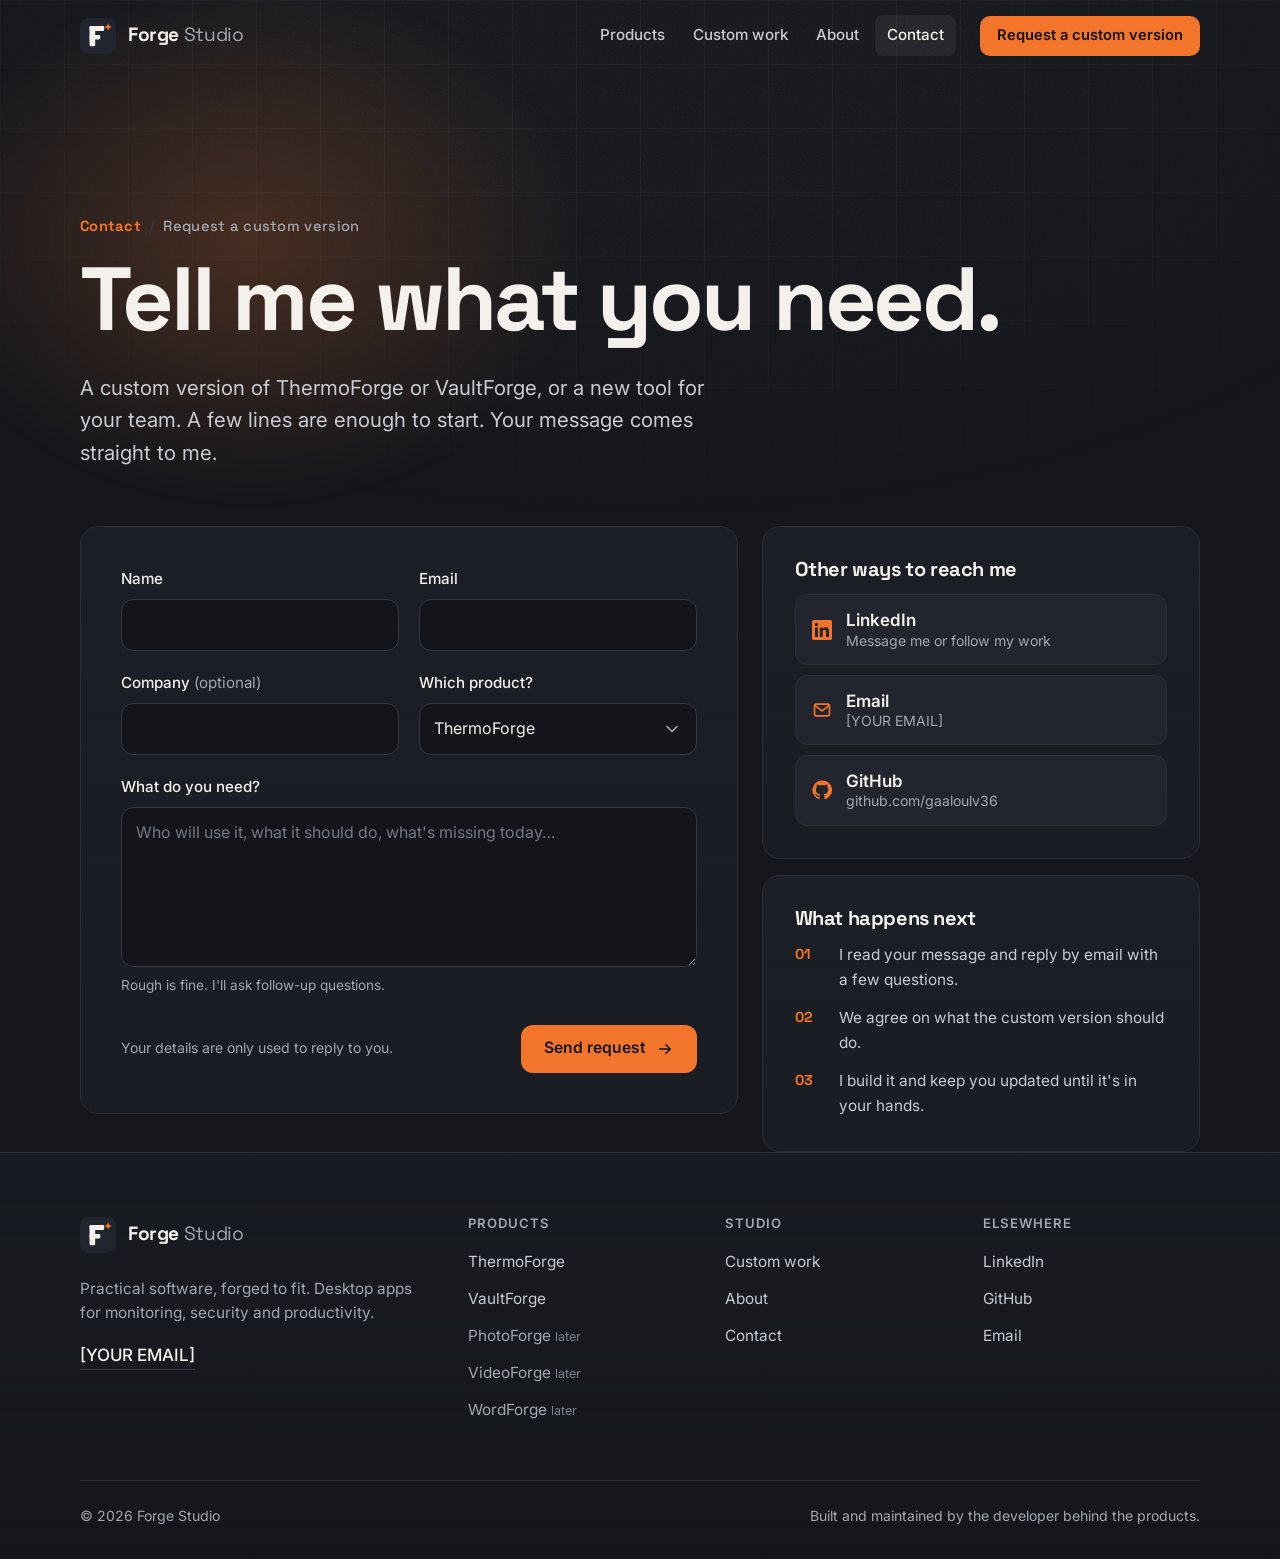
==== contact/index.html @ 31b39763 "Forge Studio website: home, ThermoForge, VaultForge, contact Plain HTML/CSS/JS static site with bran" ====
<!doctype html>
<html lang="en">
<head>
  <meta charset="utf-8">
  <meta name="viewport" content="width=device-width, initial-scale=1">
  <title>Contact · Request a custom version · Forge Studio</title>
  <meta name="description" content="Request a custom version of ThermoForge or VaultForge, or a new tool built for your team. Messages go straight to the developer.">
  <meta name="theme-color" content="#15171C">
  <link rel="canonical" href="https://gaaloulv36.github.io/forge-studio-website/contact/">

  <meta property="og:type" content="website">
  <meta property="og:site_name" content="Forge Studio">
  <meta property="og:title" content="Contact Forge Studio · Request a custom version">
  <meta property="og:description" content="Tell me what you need: a custom version of a Forge product, or a new tool built for your team.">
  <meta property="og:url" content="https://gaaloulv36.github.io/forge-studio-website/contact/">
  <meta property="og:image" content="https://gaaloulv36.github.io/forge-studio-website/assets/img/og-default.png">
  <meta property="og:image:width" content="1200">
  <meta property="og:image:height" content="630">
  <meta property="og:image:alt" content="Forge Studio logo with the line: Practical software, forged to fit.">
  <meta name="twitter:card" content="summary_large_image">

  <link rel="icon" href="../assets/img/favicon.svg" type="image/svg+xml">
  <link rel="icon" href="../assets/img/favicon-32.png" sizes="32x32" type="image/png">
  <link rel="apple-touch-icon" href="../assets/img/apple-touch-icon.png">

  <link rel="preconnect" href="https://fonts.googleapis.com">
  <link rel="preconnect" href="https://fonts.gstatic.com" crossorigin>
  <link href="https://fonts.googleapis.com/css2?family=Inter:wght@400;500;600&family=Space+Grotesk:wght@400;500;700&display=swap" rel="stylesheet">
  <link rel="stylesheet" href="../assets/css/styles.css">
  <script src="../assets/js/main.js" defer></script>
</head>
<body>
  <a class="skip-link" href="#main">Skip to content</a>
  <div class="bg-texture" aria-hidden="true"></div>

  <header class="site-header">
    <nav class="nav container" aria-label="Main">
      <a class="brand" href="../" aria-label="Forge Studio home">
        <svg viewBox="0 0 64 64" aria-hidden="true"><rect width="64" height="64" rx="15" fill="#22252D"/><rect x="17" y="14" width="10" height="36" rx="2" fill="#F4F1EC"/><rect x="17" y="14" width="26" height="9" rx="2" fill="#F4F1EC"/><rect x="17" y="30" width="19" height="8" rx="2" fill="#F4F1EC"/><path d="M50 9C50.6 13.2 52.8 15.4 57 16 52.8 16.6 50.6 18.8 50 23 49.4 18.8 47.2 16.6 43 16 47.2 15.4 49.4 13.2 50 9Z" fill="#F2752B"/></svg>
        <span class="wordmark"><span class="w-forge">Forge</span><span class="w-studio"> Studio</span></span>
      </a>
      <ul class="nav-links">
        <li><a href="../#products">Products</a></li>
        <li><a href="../#custom">Custom work</a></li>
        <li><a href="../#about">About</a></li>
        <li><a href="./" aria-current="page">Contact</a></li>
      </ul>
      <a class="btn btn-primary btn-sm nav-cta" href="#contact-form">Request a custom version</a>
      <button class="nav-toggle" type="button" aria-expanded="false" aria-controls="mobile-menu" aria-label="Open menu"><span></span></button>
    </nav>
  </header>
  <div class="mobile-menu" id="mobile-menu">
    <a href="../#products">Products</a>
    <a href="../#custom">Custom work</a>
    <a href="../#about">About</a>
    <a href="./" aria-current="page">Contact</a>
    <a class="btn btn-primary" href="#contact-form">Request a custom version</a>
  </div>

  <main id="main">
    <section class="hero" aria-labelledby="hero-title" style="padding-bottom: clamp(32px, 5vw, 56px)">
      <div class="container">
        <p class="eyebrow reveal"><span class="num">Contact</span><span class="slash">/</span>Request a custom version</p>
        <h1 id="hero-title" class="reveal" style="--d:.05s">Tell me what you need.</h1>
        <p class="lead reveal" style="--d:.1s">A custom version of ThermoForge or VaultForge, or a new tool for your team. A few lines are enough to start. Your message comes straight to me.</p>
      </div>
    </section>

    <section aria-label="Contact form">
      <div class="container">
        <div class="contact-layout">
          <div class="card form-card reveal">
            <!--
              FORM SETUP: create a free form at https://formspree.io, then replace
              YOUR_FORM_ID below with your form's ID (it looks like "xyzabcd").
            -->
            <form id="contact-form" action="https://formspree.io/f/YOUR_FORM_ID" method="POST" novalidate>
              <input type="hidden" name="_subject" value="New request from the Forge Studio website">
              <div class="form-grid">
                <div class="field">
                  <label for="name">Name</label>
                  <input id="name" name="name" type="text" autocomplete="name" required>
                </div>
                <div class="field">
                  <label for="email">Email</label>
                  <input id="email" name="email" type="email" autocomplete="email" required>
                </div>
                <div class="field">
                  <label for="company">Company <span class="opt">(optional)</span></label>
                  <input id="company" name="company" type="text" autocomplete="organization">
                </div>
                <div class="field">
                  <label for="product">Which product?</label>
                  <select id="product" name="product">
                    <option value="thermoforge">ThermoForge</option>
                    <option value="vaultforge">VaultForge</option>
                    <option value="new">A new custom tool</option>
                    <option value="other">Not sure yet / other</option>
                  </select>
                </div>
                <div class="field full">
                  <label for="message">What do you need?</label>
                  <textarea id="message" name="message" required aria-describedby="message-hint" placeholder="Who will use it, what it should do, what's missing today…"></textarea>
                  <span class="hint" id="message-hint">Rough is fine. I'll ask follow-up questions.</span>
                </div>
              </div>
              <!-- Honeypot: hidden from people, catches spam bots -->
              <div class="hp" aria-hidden="true">
                <label for="_gotcha">Leave this empty</label>
                <input id="_gotcha" name="_gotcha" type="text" tabindex="-1" autocomplete="off">
              </div>
              <div class="form-foot">
                <p>Your details are only used to reply to you.</p>
                <button class="btn btn-primary" type="submit">
                  <span>Send request</span>
                  <svg class="arrow" viewBox="0 0 24 24" fill="none" stroke="currentColor" stroke-width="2" stroke-linecap="round" stroke-linejoin="round" aria-hidden="true"><path d="M5 12h14M13 6l6 6-6 6"/></svg>
                </button>
              </div>
              <div id="form-status" class="form-status" role="status" aria-live="polite"></div>
            </form>
          </div>

          <aside class="grid" style="gap:16px" aria-label="Other ways to reach me">
            <div class="card side-card reveal" style="--d:.06s">
              <h3>Other ways to reach me</h3>
              <ul class="side-links">
                <li>
                  <a href="[YOUR LINKEDIN URL]" rel="noopener">
                    <svg viewBox="0 0 24 24" fill="currentColor" aria-hidden="true"><path d="M20.45 20.45h-3.56v-5.57c0-1.33-.02-3.04-1.85-3.04-1.85 0-2.14 1.45-2.14 2.94v5.67H9.35V9h3.41v1.56h.05c.48-.9 1.64-1.85 3.37-1.85 3.6 0 4.27 2.37 4.27 5.46v6.28ZM5.34 7.43a2.06 2.06 0 1 1 0-4.13 2.06 2.06 0 0 1 0 4.13ZM7.12 20.45H3.56V9h3.56v11.45ZM22.22 0H1.77C.79 0 0 .77 0 1.73v20.54C0 23.23.79 24 1.77 24h20.45c.98 0 1.78-.77 1.78-1.73V1.73C24 .77 23.2 0 22.22 0Z"/></svg>
                    <span class="t"><span>LinkedIn</span><span>Message me or follow my work</span></span>
                  </a>
                </li>
                <li>
                  <a href="mailto:[YOUR EMAIL]">
                    <svg viewBox="0 0 24 24" fill="none" stroke="currentColor" stroke-width="2" stroke-linecap="round" stroke-linejoin="round" aria-hidden="true"><rect x="3" y="5" width="18" height="14" rx="2.5"/><path d="m4 7 8 6 8-6"/></svg>
                    <span class="t"><span>Email</span><span>[YOUR EMAIL]</span></span>
                  </a>
                </li>
                <li>
                  <a href="https://github.com/gaaloulv36" rel="noopener">
                    <svg viewBox="0 0 24 24" fill="currentColor" aria-hidden="true"><path d="M12 .5a11.5 11.5 0 0 0-3.64 22.41c.58.1.79-.25.79-.56v-2c-3.2.7-3.88-1.37-3.88-1.37-.52-1.33-1.28-1.69-1.28-1.69-1.05-.71.08-.7.08-.7 1.16.08 1.77 1.19 1.77 1.19 1.03 1.77 2.7 1.26 3.36.96.1-.75.4-1.26.73-1.55-2.55-.29-5.24-1.28-5.24-5.69 0-1.26.45-2.29 1.19-3.09-.12-.29-.52-1.46.11-3.05 0 0 .97-.31 3.17 1.18a11 11 0 0 1 5.77 0c2.2-1.49 3.17-1.18 3.17-1.18.63 1.59.23 2.76.11 3.05.74.8 1.19 1.83 1.19 3.09 0 4.42-2.7 5.39-5.26 5.68.41.36.78 1.06.78 2.14v3.17c0 .31.21.67.8.56A11.5 11.5 0 0 0 12 .5Z"/></svg>
                    <span class="t"><span>GitHub</span><span>github.com/gaaloulv36</span></span>
                  </a>
                </li>
              </ul>
            </div>
            <div class="card side-card reveal" style="--d:.12s">
              <h3>What happens next</h3>
              <ol class="next-steps">
                <li>I read your message and reply by email with a few questions.</li>
                <li>We agree on what the custom version should do.</li>
                <li>I build it and keep you updated until it's in your hands.</li>
              </ol>
            </div>
          </aside>
        </div>
      </div>
    </section>
  </main>

  <footer class="site-footer">
    <div class="container">
      <div class="footer-grid">
        <div class="footer-brand">
          <a class="brand" href="../" aria-label="Forge Studio home">
            <svg viewBox="0 0 64 64" aria-hidden="true"><rect width="64" height="64" rx="15" fill="#22252D"/><rect x="17" y="14" width="10" height="36" rx="2" fill="#F4F1EC"/><rect x="17" y="14" width="26" height="9" rx="2" fill="#F4F1EC"/><rect x="17" y="30" width="19" height="8" rx="2" fill="#F4F1EC"/><path d="M50 9C50.6 13.2 52.8 15.4 57 16 52.8 16.6 50.6 18.8 50 23 49.4 18.8 47.2 16.6 43 16 47.2 15.4 49.4 13.2 50 9Z" fill="#F2752B"/></svg>
            <span class="wordmark"><span class="w-forge">Forge</span><span class="w-studio"> Studio</span></span>
          </a>
          <p>Practical software, forged to fit. Desktop apps for monitoring, security and productivity.</p>
          <a class="email" href="mailto:[YOUR EMAIL]">[YOUR EMAIL]</a>
        </div>
        <div class="footer-col">
          <h4>Products</h4>
          <ul>
            <li><a href="../thermoforge/">ThermoForge</a></li>
            <li><a href="../vaultforge/">VaultForge</a></li>
            <li><span class="soon">PhotoForge<small>later</small></span></li>
            <li><span class="soon">VideoForge<small>later</small></span></li>
            <li><span class="soon">WordForge<small>later</small></span></li>
          </ul>
        </div>
        <div class="footer-col">
          <h4>Studio</h4>
          <ul>
            <li><a href="../#custom">Custom work</a></li>
            <li><a href="../#about">About</a></li>
            <li><a href="./" aria-current="page">Contact</a></li>
          </ul>
        </div>
        <div class="footer-col">
          <h4>Elsewhere</h4>
          <ul>
            <li><a href="[YOUR LINKEDIN URL]" rel="noopener">LinkedIn</a></li>
            <li><a href="https://github.com/gaaloulv36" rel="noopener">GitHub</a></li>
            <li><a href="mailto:[YOUR EMAIL]">Email</a></li>
          </ul>
        </div>
      </div>
      <div class="footer-bottom">
        <span>© <span data-year>2026</span> Forge Studio</span>
        <span>Built and maintained by the developer behind the products.</span>
      </div>
    </div>
  </footer>
</body>
</html>
---- assets/css/styles.css ----
/* ==========================================================================
   Forge Studio — shared styles
   Brand tokens come straight from the Forge Studio brand kit.
   ========================================================================== */

:root {
  /* Brand */
  --charcoal: #15171c;
  --surface-1: #1c1f26;
  --surface-2: #22252d;
  --line: #2a2e37;
  --line-strong: #353944;
  --ash: #f4f1ec;
  --text-soft: #c9ccd3;
  --muted: #a3a7b0;
  --ember: #f2752b;
  --ember-hover: #ff8a45;

  /* Product accents */
  --thermo: #e8463a;
  --vault: #3d8bff;
  --photo: #2fbf8f;
  --video: #a970ff;
  --word: #f2b33d;

  /* Per-page / per-card accent (overridden on product pages and cards) */
  --accent: var(--ember);

  --font-display: "Space Grotesk", system-ui, sans-serif;
  --font-body: "Inter", system-ui, -apple-system, "Segoe UI", sans-serif;

  --radius-sm: 10px;
  --radius: 18px;
  --radius-lg: 26px;
  --container: 1200px;
  --gutter: clamp(16px, 4vw, 40px);
  --header-h: 72px;
  --ease: cubic-bezier(0.2, 0.7, 0.2, 1);

  color-scheme: dark;
}

/* ---------- Reset / base ---------- */
*,
*::before,
*::after { box-sizing: border-box; }

html {
  scroll-behavior: smooth;
  scroll-padding-top: calc(var(--header-h) + 16px);
  -webkit-text-size-adjust: 100%;
}

body {
  margin: 0;
  background: var(--charcoal);
  color: var(--ash);
  font-family: var(--font-body);
  font-size: 1.0625rem;
  line-height: 1.6;
  -webkit-font-smoothing: antialiased;
  overflow-x: hidden;
}

img, svg { display: block; max-width: 100%; }
a { color: inherit; }
p { margin: 0; }
h1, h2, h3, h4 {
  margin: 0;
  font-family: var(--font-display);
  font-weight: 700;
  line-height: 1.08;
  letter-spacing: -0.02em;
}
ul, ol { margin: 0; padding: 0; }
::selection { background: var(--ember); color: var(--charcoal); }

:focus-visible {
  outline: 2px solid var(--ember);
  outline-offset: 3px;
  border-radius: 6px;
}

.skip-link {
  position: absolute;
  left: 16px;
  top: -100px;
  z-index: 100;
  padding: 10px 16px;
  background: var(--ember);
  color: var(--charcoal);
  font-weight: 600;
  border-radius: var(--radius-sm);
  text-decoration: none;
}
.skip-link:focus { top: 12px; }

.visually-hidden {
  position: absolute !important;
  width: 1px; height: 1px;
  padding: 0; margin: -1px;
  overflow: hidden; clip: rect(0 0 0 0);
  white-space: nowrap; border: 0;
}

.container {
  width: 100%;
  max-width: var(--container);
  margin-inline: auto;
  padding-inline: var(--gutter);
}

/* ---------- Background texture: faint grid + grain ---------- */
.bg-texture {
  position: fixed;
  inset: 0;
  z-index: -1;
  pointer-events: none;
  background-image:
    linear-gradient(rgba(244, 241, 236, 0.035) 1px, transparent 1px),
    linear-gradient(90deg, rgba(244, 241, 236, 0.035) 1px, transparent 1px);
  background-size: 64px 64px;
  mask-image: radial-gradient(ellipse 90% 70% at 50% 0%, #000 30%, transparent 85%);
  -webkit-mask-image: radial-gradient(ellipse 90% 70% at 50% 0%, #000 30%, transparent 85%);
}
.bg-texture::after {
  content: "";
  position: absolute;
  inset: 0;
  opacity: 0.06;
  background-image: url("data:image/svg+xml,%3Csvg xmlns='http://www.w3.org/2000/svg' width='160' height='160'%3E%3Cfilter id='n'%3E%3CfeTurbulence type='fractalNoise' baseFrequency='0.9' numOctaves='2' stitchTiles='stitch'/%3E%3C/filter%3E%3Crect width='100%25' height='100%25' filter='url(%23n)'/%3E%3C/svg%3E");
}

/* ---------- Wordmarks ---------- */
.wordmark { font-family: var(--font-display); letter-spacing: -0.02em; white-space: nowrap; }
.wordmark .w-prod { font-weight: 500; }
.wordmark .w-forge { font-weight: 700; }
.wordmark .w-studio { font-weight: 400; color: var(--muted); }

/* ---------- Buttons ---------- */
.btn {
  --btn-bg: transparent;
  display: inline-flex;
  align-items: center;
  justify-content: center;
  gap: 10px;
  min-height: 48px;
  padding: 12px 22px;
  border-radius: 12px;
  border: 1px solid transparent;
  background: var(--btn-bg);
  font: 600 0.98rem/1.2 var(--font-body);
  text-decoration: none;
  cursor: pointer;
  transition: transform 0.25s var(--ease), background-color 0.2s, border-color 0.2s, box-shadow 0.25s, color 0.2s;
}
.btn svg { width: 18px; height: 18px; flex: none; transition: transform 0.25s var(--ease); }
.btn:hover svg.arrow { transform: translateX(3px); }

.btn-primary {
  --btn-bg: var(--ember);
  color: var(--charcoal);
  box-shadow: 0 0 0 0 rgba(242, 117, 43, 0);
}
.btn-primary:hover {
  --btn-bg: var(--ember-hover);
  transform: translateY(-1px);
  box-shadow: 0 10px 30px -10px rgba(242, 117, 43, 0.65);
}

.btn-outline {
  color: var(--ash);
  border-color: var(--line-strong);
  background: rgba(28, 31, 38, 0.6);
}
.btn-outline:hover {
  border-color: var(--ash);
  transform: translateY(-1px);
}

.btn-sm { min-height: 40px; padding: 8px 16px; font-size: 0.92rem; border-radius: 10px; }

/* ---------- Header / nav ---------- */
.site-header {
  position: sticky;
  top: 0;
  z-index: 50;
  height: var(--header-h);
  border-bottom: 1px solid transparent;
  transition: background-color 0.3s, border-color 0.3s, backdrop-filter 0.3s;
}
.site-header.is-scrolled,
.site-header.menu-open {
  background: rgba(21, 23, 28, 0.82);
  border-bottom-color: var(--line);
  backdrop-filter: blur(14px) saturate(140%);
  -webkit-backdrop-filter: blur(14px) saturate(140%);
}
.nav {
  height: 100%;
  display: flex;
  align-items: center;
  gap: 24px;
}
.brand {
  display: inline-flex;
  align-items: center;
  gap: 12px;
  text-decoration: none;
  font-size: 1.2rem;
  margin-right: auto;
}
.brand svg { width: 36px; height: 36px; }

.nav-links {
  display: flex;
  align-items: center;
  gap: 4px;
  list-style: none;
}
.nav-links a {
  display: inline-block;
  padding: 8px 12px;
  border-radius: 8px;
  color: var(--text-soft);
  text-decoration: none;
  font-size: 0.95rem;
  font-weight: 500;
  transition: color 0.2s, background-color 0.2s;
}
.nav-links a:hover,
.nav-links a[aria-current="page"] { color: var(--ash); background: rgba(244, 241, 236, 0.06); }

.nav-toggle {
  display: none;
  width: 44px;
  height: 44px;
  border-radius: 10px;
  border: 1px solid var(--line-strong);
  background: transparent;
  color: var(--ash);
  cursor: pointer;
  align-items: center;
  justify-content: center;
}
.nav-toggle span,
.nav-toggle span::before,
.nav-toggle span::after {
  display: block;
  width: 18px;
  height: 2px;
  border-radius: 2px;
  background: currentColor;
  transition: transform 0.3s var(--ease), opacity 0.2s;
  position: relative;
}
.nav-toggle span::before,
.nav-toggle span::after { content: ""; position: absolute; left: 0; }
.nav-toggle span::before { top: -6px; }
.nav-toggle span::after { top: 6px; }
.nav-toggle[aria-expanded="true"] span { background: transparent; }
.nav-toggle[aria-expanded="true"] span::before { transform: translateY(6px) rotate(45deg); }
.nav-toggle[aria-expanded="true"] span::after { transform: translateY(-6px) rotate(-45deg); }

.mobile-menu { display: none; }

@media (max-width: 900px) {
  .nav-links, .nav .nav-cta { display: none; }
  .nav-toggle { display: inline-flex; }
  .mobile-menu {
    position: fixed;
    inset: var(--header-h) 0 0 0;
    z-index: 49;
    display: flex;
    flex-direction: column;
    gap: 8px;
    padding: 24px var(--gutter) 32px;
    background: rgba(21, 23, 28, 0.97);
    backdrop-filter: blur(14px);
    -webkit-backdrop-filter: blur(14px);
    opacity: 0;
    visibility: hidden;
    transform: translateY(-8px);
    transition: opacity 0.25s, transform 0.3s var(--ease), visibility 0s 0.3s;
  }
  .mobile-menu.is-open {
    opacity: 1;
    visibility: visible;
    transform: none;
    transition: opacity 0.25s, transform 0.3s var(--ease);
  }
  .mobile-menu a:not(.btn) {
    display: block;
    padding: 14px 4px;
    border-bottom: 1px solid var(--line);
    font: 500 1.4rem/1.2 var(--font-display);
    text-decoration: none;
  }
  .mobile-menu .btn { margin-top: 20px; }
  body.no-scroll { overflow: hidden; }
}

/* ---------- Hero ---------- */
.hero {
  position: relative;
  padding: clamp(64px, 11vw, 140px) 0 clamp(48px, 7vw, 88px);
  isolation: isolate;
}
.hero::before {
  /* Ember glow */
  content: "";
  position: absolute;
  z-index: -1;
  top: -180px;
  left: max(-200px, calc(50% - 900px));
  width: min(900px, 120vw);
  height: 700px;
  background:
    radial-gradient(closest-side, rgba(242, 117, 43, 0.22), rgba(242, 117, 43, 0.06) 55%, transparent 75%);
  filter: blur(10px);
  pointer-events: none;
  animation: glow 9s ease-in-out infinite alternate;
}
.hero--product::before {
  background: radial-gradient(closest-side, color-mix(in srgb, var(--accent) 22%, transparent), color-mix(in srgb, var(--accent) 6%, transparent) 55%, transparent 75%);
}
@keyframes glow {
  from { transform: translate3d(0, 0, 0) scale(1); opacity: 0.85; }
  to   { transform: translate3d(40px, 20px, 0) scale(1.08); opacity: 1; }
}

.kicker {
  display: inline-flex;
  align-items: center;
  gap: 10px;
  padding: 6px 14px 6px 10px;
  border: 1px solid var(--line-strong);
  border-radius: 999px;
  background: rgba(28, 31, 38, 0.7);
  color: var(--text-soft);
  font-size: 0.88rem;
  font-weight: 500;
  margin-bottom: 28px;
}
.kicker .spark { width: 14px; height: 14px; color: var(--ember); }

.hero h1 {
  font-size: clamp(2.5rem, 8.2vw, 5.6rem);
  line-height: 0.98;
  letter-spacing: -0.035em;
}
.hero h1 em {
  font-style: normal;
  color: var(--ember);
  position: relative;
  white-space: nowrap;
}
.hero h1 em::after {
  content: "";
  position: absolute;
  left: 0.02em;
  right: 0.02em;
  bottom: 0.02em;
  height: 0.08em;
  border-radius: 999px;
  background: currentColor;
  opacity: 0.35;
  transform-origin: left;
  animation: underline 1.1s 0.4s var(--ease) both;
}
@keyframes underline { from { transform: scaleX(0); } to { transform: scaleX(1); } }

.hero .lead {
  margin-top: 28px;
  max-width: 40rem;
  font-size: clamp(1.08rem, 1.6vw, 1.3rem);
  color: var(--text-soft);
}
.hero-actions {
  display: flex;
  flex-wrap: wrap;
  gap: 12px;
  margin-top: 36px;
}
.trust {
  display: flex;
  flex-wrap: wrap;
  align-items: center;
  gap: 6px 14px;
  margin-top: 22px;
  color: var(--muted);
  font-size: 0.9rem;
  list-style: none;
}
.trust li { display: inline-flex; align-items: center; gap: 14px; }
.trust li + li::before {
  content: "";
  width: 4px; height: 4px;
  border-radius: 50%;
  background: var(--line-strong);
}

/* Floating product tiles on the right of the home hero */
.hero-container { position: relative; }
.hero-art {
  position: absolute;
  top: 50%;
  right: var(--gutter);
  width: 420px;
  height: 420px;
  transform: translateY(-50%) scale(0.92);
  transform-origin: right center;
  pointer-events: none;
}
.hero-art .t {
  position: absolute;
  border-radius: 24%;
  box-shadow: 0 30px 60px -20px rgba(0, 0, 0, 0.7), 0 0 0 1px rgba(244, 241, 236, 0.06);
  animation: float 7s ease-in-out infinite alternate;
}
.hero-art .t.dim { opacity: 0.45; }
.hero-art .t1 { width: 150px; left: 20px;  top: 40px;  animation-delay: -1s; }
.hero-art .t2 { width: 132px; left: 210px; top: 0;     animation-delay: -3s; }
.hero-art .t3 { width: 172px; left: 150px; top: 170px; animation-delay: -2s; box-shadow: 0 40px 80px -20px rgba(242, 117, 43, 0.35), 0 0 0 1px rgba(242, 117, 43, 0.3); }
.hero-art .t4 { width: 84px;  left: 40px;  top: 250px; animation-delay: -4s; }
.hero-art .t5 { width: 72px;  left: 340px; top: 170px; animation-delay: -5s; }
.hero-art .t6 { width: 64px;  left: 300px; top: 340px; animation-delay: -6s; }
@keyframes float {
  from { transform: translateY(-8px) rotate(-2deg); }
  to   { transform: translateY(8px) rotate(2deg); }
}
@media (max-width: 1239px) { .hero-art { display: none; } }

@media (max-width: 640px) {
  .trust { flex-direction: column; align-items: flex-start; gap: 6px; }
  .trust li::before, .trust li + li::before {
    content: "";
    width: 4px; height: 4px;
    border-radius: 50%;
    background: var(--ember);
  }
  .trust li { gap: 10px; }
}

/* Product hero */
.product-hero-head {
  display: flex;
  align-items: center;
  gap: clamp(18px, 3vw, 32px);
  margin-bottom: 28px;
}
.product-hero-head .tile { width: clamp(60px, 12vw, 120px); height: auto; flex: none; filter: drop-shadow(0 18px 40px rgba(0, 0, 0, 0.45)); }
.product-hero-head h1 { font-size: clamp(2.1rem, 8vw, 5.6rem); max-width: none; }
.product-hero-head .w-forge { color: var(--accent); }
.breadcrumb {
  display: flex;
  gap: 8px;
  list-style: none;
  font-size: 0.9rem;
  color: var(--muted);
  margin-bottom: 28px;
}
.breadcrumb a { text-decoration: none; color: var(--text-soft); }
.breadcrumb a:hover { color: var(--ash); }
.breadcrumb li + li::before { content: "/"; margin-right: 8px; color: var(--line-strong); }

/* ---------- Ticker ---------- */
.ticker {
  border-block: 1px solid var(--line);
  background: rgba(28, 31, 38, 0.5);
  overflow: hidden;
  mask-image: linear-gradient(90deg, transparent, #000 8%, #000 92%, transparent);
  -webkit-mask-image: linear-gradient(90deg, transparent, #000 8%, #000 92%, transparent);
}
.ticker-track {
  display: flex;
  width: max-content;
  animation: ticker 48s linear infinite;
}
.ticker:hover .ticker-track { animation-play-state: paused; }
.ticker ul {
  display: flex;
  list-style: none;
  flex: none;
}
.ticker li {
  display: inline-flex;
  align-items: center;
  gap: 14px;
  padding: 20px 28px 20px 0;
  margin-left: 28px;
  font: 500 1rem/1 var(--font-display);
  color: var(--text-soft);
  white-space: nowrap;
}
.ticker li::before {
  content: "";
  width: 7px; height: 7px;
  border-radius: 2px;
  background: var(--ember);
  transform: rotate(45deg);
}
@keyframes ticker { to { transform: translateX(-50%); } }

/* ---------- Sections ---------- */
.section { padding: clamp(80px, 11vw, 140px) 0 0; }
.section:last-of-type { padding-bottom: clamp(80px, 11vw, 140px); }

.eyebrow {
  display: inline-flex;
  align-items: center;
  gap: 8px;
  font: 500 0.92rem/1 var(--font-display);
  letter-spacing: 0.02em;
  color: var(--muted);
  margin-bottom: 22px;
}
.eyebrow .num { color: var(--accent); font-weight: 700; }
.eyebrow .slash { color: var(--line-strong); }

.section-head {
  display: grid;
  grid-template-columns: minmax(0, 1.2fr) minmax(0, 1fr);
  gap: 24px 64px;
  align-items: end;
  margin-bottom: clamp(36px, 5vw, 56px);
}
.section-head h2 { font-size: clamp(2rem, 5vw, 3.6rem); max-width: 16ch; }
.section-head .sub {
  color: var(--text-soft);
  font-size: 1.08rem;
  max-width: 34rem;
}
.section-head .sub strong { color: var(--ash); font-weight: 600; }
@media (max-width: 800px) {
  .section-head { grid-template-columns: 1fr; }
}

/* ---------- Cards ---------- */
.grid {
  display: grid;
  gap: 16px;
}
.grid-6 { grid-template-columns: repeat(6, minmax(0, 1fr)); }
.span-2 { grid-column: span 2; }
.span-3 { grid-column: span 3; }
.span-6 { grid-column: span 6; }
.grid-3 { grid-template-columns: repeat(3, minmax(0, 1fr)); }
.grid-2 { grid-template-columns: repeat(2, minmax(0, 1fr)); }
.grid-4 { grid-template-columns: repeat(4, minmax(0, 1fr)); }

@media (max-width: 960px) {
  .grid-6 { grid-template-columns: repeat(2, minmax(0, 1fr)); }
  .grid-6 .span-2, .grid-6 .span-3 { grid-column: span 1; }
  .grid-6 .span-6 { grid-column: span 2; }
  .grid-4 { grid-template-columns: repeat(2, minmax(0, 1fr)); }
  .grid-4 .span-4 { grid-column: span 2; }
}
@media (max-width: 800px) {
  .grid-3 { grid-template-columns: 1fr; }
}
@media (max-width: 640px) {
  .grid-6, .grid-4, .grid-2 { grid-template-columns: 1fr; }
  .grid-6 .span-6, .grid-4 .span-4 { grid-column: auto; }
}
.span-4 { grid-column: span 4; }

.card {
  position: relative;
  display: flex;
  flex-direction: column;
  gap: 14px;
  padding: clamp(22px, 3vw, 32px);
  border-radius: var(--radius);
  background: linear-gradient(180deg, var(--surface-1), rgba(28, 31, 38, 0.75));
  border: 1px solid var(--line);
  text-decoration: none;
  overflow: hidden;
  transition: transform 0.35s var(--ease), border-color 0.3s, box-shadow 0.35s, background-color 0.3s;
}
.card::before {
  /* soft accent glow that follows the cursor (set by JS), centered by default */
  content: "";
  position: absolute;
  inset: 0;
  background: radial-gradient(400px circle at var(--mx, 50%) var(--my, 0%), color-mix(in srgb, var(--accent) 12%, transparent), transparent 60%);
  opacity: 0;
  transition: opacity 0.35s;
  pointer-events: none;
}
.card:hover,
a.card:focus-visible {
  transform: translateY(-4px);
  border-color: color-mix(in srgb, var(--accent) 65%, transparent);
  box-shadow: 0 24px 50px -24px rgba(0, 0, 0, 0.7), 0 0 0 1px color-mix(in srgb, var(--accent) 25%, transparent);
}
.card:hover::before,
a.card:focus-visible::before { opacity: 1; }
.card > * { position: relative; }

.card h3 { font-size: 1.45rem; }
.card p { color: var(--text-soft); font-size: 0.99rem; }
.card .card-label {
  font: 500 0.82rem/1 var(--font-display);
  letter-spacing: 0.06em;
  text-transform: uppercase;
  color: var(--muted);
}
.card .card-num {
  font: 700 0.95rem/1 var(--font-display);
  color: var(--accent);
}
.card .card-link {
  margin-top: auto;
  padding-top: 10px;
  display: inline-flex;
  align-items: center;
  gap: 8px;
  font-weight: 600;
  font-size: 0.95rem;
  color: var(--ash);
}
.card .card-link svg { width: 16px; height: 16px; transition: transform 0.3s var(--ease); }
.card:hover .card-link svg { transform: translateX(4px); }

/* Product card */
.product-card .tile { width: 64px; height: 64px; }
.product-card .top {
  display: flex;
  align-items: flex-start;
  justify-content: space-between;
  gap: 12px;
  margin-bottom: 6px;
}
.product-card h3 { font-size: 1.7rem; }
.product-card h3 .w-forge { color: var(--accent); }
.product-card.is-soon { background: rgba(28, 31, 38, 0.5); }
.product-card.is-soon .tile { opacity: 0.9; }
.product-card.is-soon h3 { font-size: 1.4rem; }
.product-card .meta { font-size: 0.88rem; color: var(--muted); }

.badge {
  display: inline-flex;
  align-items: center;
  gap: 7px;
  padding: 5px 11px;
  border-radius: 999px;
  border: 1px solid var(--line-strong);
  font-size: 0.78rem;
  font-weight: 600;
  letter-spacing: 0.02em;
  color: var(--text-soft);
  white-space: nowrap;
}
.badge-live { border-color: rgba(47, 191, 143, 0.4); color: #8fe3c4; }
.badge-live::before {
  content: "";
  width: 7px; height: 7px;
  border-radius: 50%;
  background: #2fbf8f;
  box-shadow: 0 0 0 0 rgba(47, 191, 143, 0.6);
  animation: pulse 2.4s infinite;
}
@keyframes pulse {
  0% { box-shadow: 0 0 0 0 rgba(47, 191, 143, 0.55); }
  70% { box-shadow: 0 0 0 7px rgba(47, 191, 143, 0); }
  100% { box-shadow: 0 0 0 0 rgba(47, 191, 143, 0); }
}

/* Wide CTA card at the end of a grid */
.cta-card {
  flex-direction: row;
  align-items: center;
  justify-content: space-between;
  gap: 24px;
  flex-wrap: wrap;
  background:
    radial-gradient(600px circle at 0% 0%, rgba(242, 117, 43, 0.16), transparent 60%),
    var(--surface-1);
  border-color: rgba(242, 117, 43, 0.3);
}
.cta-card h3 { font-size: clamp(1.5rem, 3vw, 2.1rem); }
.cta-card .cta-copy { display: flex; flex-direction: column; gap: 10px; max-width: 40rem; }
.cta-card .cta-arrow {
  width: 64px; height: 64px;
  flex: none;
  border-radius: 50%;
  display: grid;
  place-items: center;
  background: var(--ember);
  color: var(--charcoal);
  transition: transform 0.35s var(--ease);
}
.cta-card .cta-arrow svg { width: 24px; height: 24px; }
.cta-card:hover .cta-arrow { transform: rotate(-45deg) scale(1.05); }

/* Steps */
.step .card-num { font-size: 2.6rem; letter-spacing: -0.03em; opacity: 0.95; }
.step h3 { font-size: 1.35rem; }

/* Small icon in example cards */
.icon-chip {
  width: 44px; height: 44px;
  border-radius: 12px;
  display: grid;
  place-items: center;
  background: var(--surface-2);
  border: 1px solid var(--line-strong);
  color: var(--accent);
}
.icon-chip svg { width: 22px; height: 22px; }

/* Subheading between grids */
.subhead {
  display: flex;
  align-items: baseline;
  justify-content: space-between;
  gap: 16px;
  flex-wrap: wrap;
  margin: clamp(48px, 6vw, 72px) 0 20px;
}
.subhead h3 { font-size: 1.5rem; }
.subhead p { color: var(--muted); font-size: 0.98rem; }

/* ---------- Why (A/B/C) ---------- */
.why {
  display: grid;
  grid-template-columns: repeat(3, minmax(0, 1fr));
  border-top: 1px solid var(--line);
}
.why-item {
  padding: 36px 32px 8px 0;
  display: flex;
  flex-direction: column;
  gap: 14px;
}
.why-item + .why-item { padding-left: 32px; border-left: 1px solid var(--line); }
.why-letter {
  width: 44px; height: 44px;
  display: grid;
  place-items: center;
  border-radius: 12px;
  border: 1px solid rgba(242, 117, 43, 0.45);
  background: rgba(242, 117, 43, 0.08);
  color: var(--ember);
  font: 700 1.15rem/1 var(--font-display);
}
.why-item h3 { font-size: 1.45rem; }
.why-item p { color: var(--text-soft); }
@media (max-width: 800px) {
  .why { grid-template-columns: 1fr; }
  .why-item, .why-item + .why-item { padding: 28px 0; border-left: 0; }
  .why-item + .why-item { border-top: 1px solid var(--line); }
}

.about-note {
  margin-top: 40px;
  padding: 24px 28px;
  border-radius: var(--radius);
  border: 1px dashed var(--line-strong);
  color: var(--text-soft);
}

/* ---------- Feature lists (product pages) ---------- */
.feature-list {
  list-style: none;
  display: flex;
  flex-direction: column;
  gap: 12px;
  margin-top: 4px;
}
.feature-list li {
  position: relative;
  padding-left: 28px;
  color: var(--text-soft);
  font-size: 0.99rem;
}
.feature-list li::before {
  content: "";
  position: absolute;
  left: 2px;
  top: 0.55em;
  width: 12px; height: 7px;
  border-left: 2px solid var(--accent);
  border-bottom: 2px solid var(--accent);
  transform: rotate(-45deg);
}
.feature-list strong { color: var(--ash); font-weight: 600; }

/* Checks table */
.checks {
  border: 1px solid var(--line);
  border-radius: var(--radius);
  overflow: hidden;
  background: var(--surface-1);
}
.check-row {
  display: grid;
  grid-template-columns: minmax(0, 1fr) auto;
  align-items: center;
  gap: 16px;
  padding: 18px 24px;
  border-top: 1px solid var(--line);
  transition: background-color 0.2s;
}
.check-row:first-child { border-top: 0; }
.check-row:hover { background: var(--surface-2); }
.check-row p { color: var(--text-soft); font-size: 0.98rem; }
.check-row code {
  font-family: ui-monospace, "Cascadia Code", Consolas, monospace;
  font-size: 0.9em;
  color: var(--ash);
  background: var(--surface-2);
  padding: 1px 6px;
  border-radius: 5px;
}
.sev {
  font: 600 0.78rem/1 var(--font-body);
  letter-spacing: 0.04em;
  text-transform: uppercase;
  padding: 6px 10px;
  border-radius: 999px;
  border: 1px solid;
  white-space: nowrap;
}
.sev-high { color: #ff8f86; border-color: rgba(232, 70, 58, 0.5); background: rgba(232, 70, 58, 0.1); }
.sev-med  { color: #ffc46b; border-color: rgba(242, 179, 61, 0.45); background: rgba(242, 179, 61, 0.08); }
.sev-low  { color: var(--text-soft); border-color: var(--line-strong); }
.checks-note { margin-top: 16px; color: var(--muted); font-size: 0.92rem; }

/* Screenshot slots */
.shot {
  aspect-ratio: 16 / 10;
  border-radius: var(--radius);
  border: 1px dashed var(--line-strong);
  background:
    repeating-linear-gradient(135deg, rgba(244, 241, 236, 0.02) 0 12px, transparent 12px 24px),
    var(--surface-1);
  display: grid;
  place-items: center;
  padding: 24px;
  text-align: center;
  color: var(--muted);
  font: 500 0.95rem/1.4 var(--font-display);
}
.shot img { width: 100%; height: 100%; object-fit: cover; border-radius: inherit; }
figure { margin: 0; }
figcaption { margin-top: 12px; color: var(--muted); font-size: 0.92rem; }

/* Requirements + code */
.req-list { list-style: none; display: flex; flex-direction: column; }
.req-list li {
  display: flex;
  justify-content: space-between;
  gap: 16px;
  padding: 14px 0;
  border-top: 1px solid var(--line);
  font-size: 0.98rem;
}
.req-list li:first-child { border-top: 0; padding-top: 0; }
.req-list .k { color: var(--muted); }
.req-list .v { color: var(--ash); text-align: right; font-weight: 500; }

pre.code {
  margin: 0;
  padding: 20px 22px;
  border-radius: var(--radius-sm);
  background: #101216;
  border: 1px solid var(--line);
  overflow-x: auto;
  font: 0.9rem/1.7 ui-monospace, "Cascadia Code", Consolas, monospace;
  color: var(--text-soft);
}
pre.code .c { color: #6f7480; }

/* ---------- Closing CTA ---------- */
.closing {
  position: relative;
  overflow: hidden;
  border-radius: var(--radius-lg);
  border: 1px solid var(--line);
  padding: clamp(40px, 7vw, 96px) clamp(24px, 6vw, 80px);
  background:
    radial-gradient(800px circle at 100% 0%, rgba(242, 117, 43, 0.2), transparent 55%),
    radial-gradient(600px circle at 0% 100%, rgba(242, 117, 43, 0.08), transparent 60%),
    var(--surface-1);
  isolation: isolate;
}
.closing::after {
  content: "";
  position: absolute;
  inset: 0;
  z-index: -1;
  background-image:
    linear-gradient(rgba(244, 241, 236, 0.04) 1px, transparent 1px),
    linear-gradient(90deg, rgba(244, 241, 236, 0.04) 1px, transparent 1px);
  background-size: 48px 48px;
  mask-image: linear-gradient(200deg, #000, transparent 70%);
  -webkit-mask-image: linear-gradient(200deg, #000, transparent 70%);
}
.closing .trust { margin: 0 0 22px; }
.closing h2 { font-size: clamp(2.4rem, 7vw, 5rem); letter-spacing: -0.035em; max-width: 14ch; }
.closing p.lead { margin-top: 20px; color: var(--text-soft); font-size: 1.15rem; max-width: 36rem; }
.closing .hero-actions { margin-top: 32px; }
.closing .spark-big {
  position: absolute;
  right: clamp(-40px, 2vw, 60px);
  bottom: clamp(-60px, -2vw, 20px);
  width: clamp(160px, 26vw, 320px);
  color: var(--ember);
  opacity: 0.9;
  z-index: -1;
  animation: spin 40s linear infinite;
}
@keyframes spin { to { transform: rotate(360deg); } }
@media (max-width: 640px) { .closing .spark-big { opacity: 0.25; } }

/* ---------- Footer ---------- */
.site-footer {
  border-top: 1px solid var(--line);
  padding: 64px 0 32px;
  background: linear-gradient(180deg, rgba(28, 31, 38, 0.6), transparent);
}
.footer-grid {
  display: grid;
  grid-template-columns: minmax(0, 1.6fr) repeat(3, minmax(0, 1fr));
  gap: 40px;
}
.footer-brand p { margin-top: 16px; color: var(--muted); max-width: 22rem; font-size: 0.96rem; }
.footer-brand .brand { margin: 0; }
.footer-brand .email {
  display: inline-block;
  margin-top: 16px;
  color: var(--ash);
  font-weight: 500;
  text-decoration: none;
  border-bottom: 1px solid var(--line-strong);
}
.footer-brand .email:hover { border-color: var(--ember); }
.footer-col h4 {
  font: 600 0.82rem/1 var(--font-body);
  letter-spacing: 0.08em;
  text-transform: uppercase;
  color: var(--muted);
  margin-bottom: 18px;
}
.footer-col ul { list-style: none; display: flex; flex-direction: column; gap: 10px; }
.footer-col a {
  color: var(--text-soft);
  text-decoration: none;
  font-size: 0.96rem;
  transition: color 0.2s;
}
.footer-col a:hover { color: var(--ash); }
.footer-col .soon { color: var(--muted); font-size: 0.96rem; }
.footer-col .soon small { font-size: 0.78rem; margin-left: 4px; color: #7d828c; }
.footer-bottom {
  margin-top: 56px;
  padding-top: 24px;
  border-top: 1px solid var(--line);
  display: flex;
  justify-content: space-between;
  gap: 12px;
  flex-wrap: wrap;
  color: var(--muted);
  font-size: 0.88rem;
}
@media (max-width: 860px) {
  .footer-grid { grid-template-columns: repeat(2, minmax(0, 1fr)); }
  .footer-brand { grid-column: 1 / -1; }
}
@media (max-width: 420px) {
  .footer-grid { gap: 32px 20px; }
}

/* ---------- Contact ---------- */
.contact-layout {
  display: grid;
  grid-template-columns: minmax(0, 1.5fr) minmax(0, 1fr);
  gap: 24px;
  align-items: start;
}
@media (max-width: 900px) { .contact-layout { grid-template-columns: 1fr; } }

.form-card { padding: clamp(22px, 4vw, 40px); }
.form-card:hover { transform: none; }
.form-grid {
  display: grid;
  grid-template-columns: repeat(2, minmax(0, 1fr));
  gap: 20px;
}
.form-grid .full { grid-column: 1 / -1; }
@media (max-width: 640px) { .form-grid { grid-template-columns: 1fr; } }

.field { display: flex; flex-direction: column; gap: 8px; }
.field label { font-weight: 500; font-size: 0.95rem; color: var(--ash); }
.field label .opt { color: var(--muted); font-weight: 400; }
.field input,
.field select,
.field textarea {
  width: 100%;
  min-height: 50px;
  padding: 12px 14px;
  border-radius: 12px;
  border: 1px solid var(--line-strong);
  background: #13151a;
  color: var(--ash);
  font: inherit;
  font-size: 1rem;
  transition: border-color 0.2s, box-shadow 0.2s, background-color 0.2s;
}
.field textarea { min-height: 160px; resize: vertical; line-height: 1.55; }
.field select {
  appearance: none;
  -webkit-appearance: none;
  background-image: url("data:image/svg+xml,%3Csvg xmlns='http://www.w3.org/2000/svg' width='20' height='20' viewBox='0 0 24 24' fill='none' stroke='%23A3A7B0' stroke-width='2' stroke-linecap='round' stroke-linejoin='round'%3E%3Cpath d='m6 9 6 6 6-6'/%3E%3C/svg%3E");
  background-repeat: no-repeat;
  background-position: right 14px center;
  padding-right: 44px;
}
.field ::placeholder { color: #737884; }
.field input:hover, .field select:hover, .field textarea:hover { border-color: #4a4f5c; }
.field input:focus, .field select:focus, .field textarea:focus {
  outline: none;
  border-color: var(--ember);
  box-shadow: 0 0 0 4px rgba(242, 117, 43, 0.18);
  background: #15171c;
}
.field .hint { color: var(--muted); font-size: 0.85rem; }
.field input[aria-invalid="true"], .field textarea[aria-invalid="true"] { border-color: #e8463a; }

.form-foot {
  margin-top: 28px;
  display: flex;
  align-items: center;
  justify-content: space-between;
  gap: 16px;
  flex-wrap: wrap;
}
.form-foot p { color: var(--muted); font-size: 0.88rem; max-width: 26rem; }
.form-status {
  margin-top: 20px;
  padding: 14px 16px;
  border-radius: 12px;
  font-size: 0.95rem;
  display: none;
}
.form-status.is-visible { display: block; }
.form-status.ok { background: rgba(47, 191, 143, 0.1); border: 1px solid rgba(47, 191, 143, 0.4); color: #a9ecd3; }
.form-status.err { background: rgba(232, 70, 58, 0.1); border: 1px solid rgba(232, 70, 58, 0.45); color: #ffb3ad; }
.hp { position: absolute; left: -10000px; width: 1px; height: 1px; overflow: hidden; }

.side-card h3 { font-size: 1.25rem; }
.side-links { list-style: none; display: flex; flex-direction: column; gap: 10px; }
.side-links a {
  display: flex;
  align-items: center;
  gap: 14px;
  padding: 14px 16px;
  border-radius: 12px;
  border: 1px solid var(--line);
  background: var(--surface-2);
  text-decoration: none;
  transition: border-color 0.2s, transform 0.25s var(--ease);
}
.side-links a:hover { border-color: var(--ember); transform: translateX(3px); }
.side-links svg { width: 20px; height: 20px; color: var(--ember); flex: none; }
.side-links .t { display: flex; flex-direction: column; line-height: 1.3; min-width: 0; }
.side-links .t span:first-child { font-weight: 600; }
.side-links .t span:last-child { color: var(--muted); font-size: 0.88rem; overflow-wrap: anywhere; }
.next-steps { list-style: none; counter-reset: s; display: flex; flex-direction: column; gap: 14px; }
.next-steps li { counter-increment: s; display: grid; grid-template-columns: 32px 1fr; gap: 12px; color: var(--text-soft); font-size: 0.96rem; }
.next-steps li::before {
  content: counter(s, decimal-leading-zero);
  font: 700 0.9rem/1.6 var(--font-display);
  color: var(--ember);
}

/* Placeholder marker (things the owner still needs to fill in) */
.ph {
  color: #ffc9a6;
  background: rgba(242, 117, 43, 0.1);
  border: 1px dashed rgba(242, 117, 43, 0.45);
  border-radius: 6px;
  padding: 0 6px;
  font-weight: 500;
}

/* ---------- 404 ---------- */
.notfound { min-height: 60vh; display: flex; flex-direction: column; justify-content: center; }
.notfound .big { font: 700 clamp(5rem, 20vw, 12rem)/0.9 var(--font-display); letter-spacing: -0.05em; color: var(--ember); }

/* ---------- Scroll reveal ---------- */
.js .reveal {
  opacity: 0;
  transform: translateY(24px);
  transition: opacity 0.8s var(--ease), transform 0.8s var(--ease);
  transition-delay: var(--d, 0s);
}
.js .reveal.is-in { opacity: 1; transform: none; }

/* ---------- Reduced motion ---------- */
@media (prefers-reduced-motion: reduce) {
  html { scroll-behavior: auto; }
  *, *::before, *::after {
    animation-duration: 0.001ms !important;
    animation-iteration-count: 1 !important;
    transition-duration: 0.001ms !important;
  }
  .ticker-track { animation: none; flex-wrap: wrap; width: auto; }
  .ticker-track ul[aria-hidden="true"] { display: none; }
  .ticker ul { flex-wrap: wrap; justify-content: center; }
  .ticker { mask-image: none; -webkit-mask-image: none; }
  .js .reveal { opacity: 1; transform: none; }
  .card:hover { transform: none; }
}
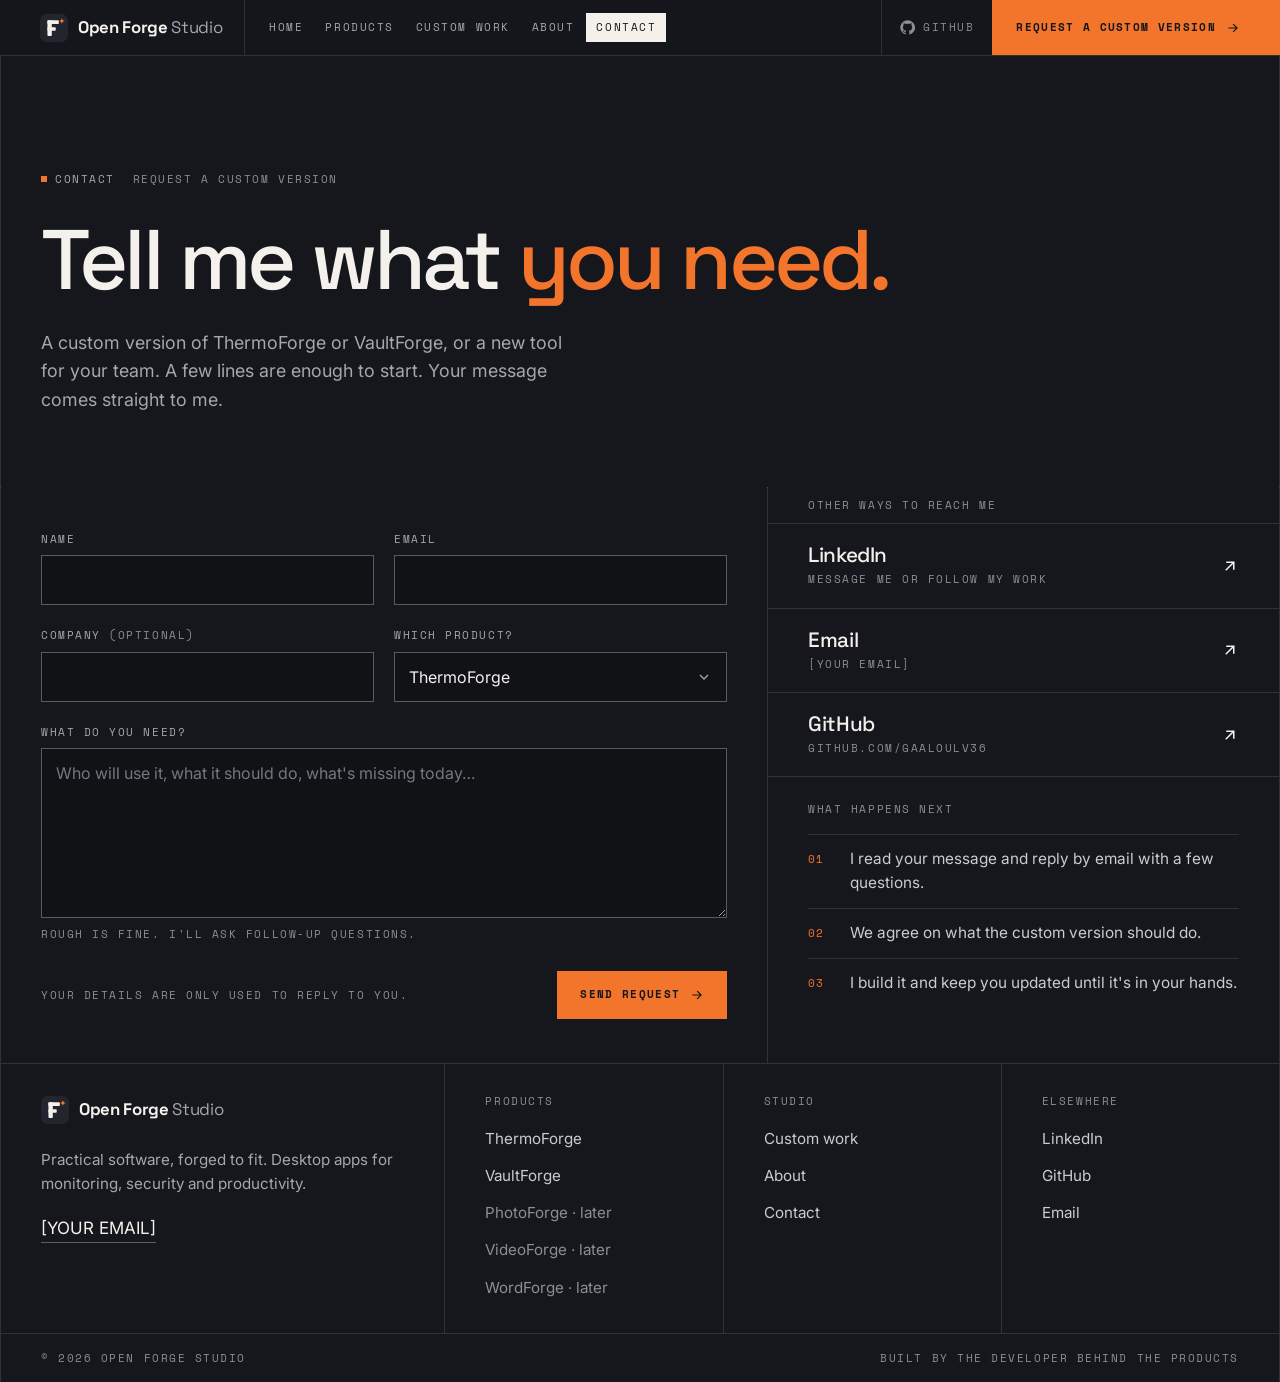
==== commit 6838ee62: "Rename to Open Forge Studio and redesign in a framed, HUD-style layout Square corners, hairline cell" ====
--- a/contact/index.html
+++ b/contact/index.html
@@ -3,20 +3,20 @@
 <head>
   <meta charset="utf-8">
   <meta name="viewport" content="width=device-width, initial-scale=1">
-  <title>Contact · Request a custom version · Forge Studio</title>
+  <title>Contact · Request a custom version · Open Forge Studio</title>
   <meta name="description" content="Request a custom version of ThermoForge or VaultForge, or a new tool built for your team. Messages go straight to the developer.">
   <meta name="theme-color" content="#15171C">
-  <link rel="canonical" href="https://gaaloulv36.github.io/forge-studio-website/contact/">
+  <link rel="canonical" href="https://gaaloulv36.github.io/open-forge-studio-website/contact/">
 
   <meta property="og:type" content="website">
-  <meta property="og:site_name" content="Forge Studio">
-  <meta property="og:title" content="Contact Forge Studio · Request a custom version">
+  <meta property="og:site_name" content="Open Forge Studio">
+  <meta property="og:title" content="Contact Open Forge Studio · Request a custom version">
   <meta property="og:description" content="Tell me what you need: a custom version of a Forge product, or a new tool built for your team.">
-  <meta property="og:url" content="https://gaaloulv36.github.io/forge-studio-website/contact/">
-  <meta property="og:image" content="https://gaaloulv36.github.io/forge-studio-website/assets/img/og-default.png">
+  <meta property="og:url" content="https://gaaloulv36.github.io/open-forge-studio-website/contact/">
+  <meta property="og:image" content="https://gaaloulv36.github.io/open-forge-studio-website/assets/img/og-default.png">
   <meta property="og:image:width" content="1200">
   <meta property="og:image:height" content="630">
-  <meta property="og:image:alt" content="Forge Studio logo with the line: Practical software, forged to fit.">
+  <meta property="og:image:alt" content="Open Forge Studio logo with the line: Practical software, forged to fit.">
   <meta name="twitter:card" content="summary_large_image">
 
   <link rel="icon" href="../assets/img/favicon.svg" type="image/svg+xml">
@@ -25,72 +25,86 @@
 
   <link rel="preconnect" href="https://fonts.googleapis.com">
   <link rel="preconnect" href="https://fonts.gstatic.com" crossorigin>
-  <link href="https://fonts.googleapis.com/css2?family=Inter:wght@400;500;600&family=Space+Grotesk:wght@400;500;700&display=swap" rel="stylesheet">
+  <link href="https://fonts.googleapis.com/css2?family=Inter:wght@400;500&family=Space+Grotesk:wght@400;500;700&family=Space+Mono:wght@400;700&display=swap" rel="stylesheet">
   <link rel="stylesheet" href="../assets/css/styles.css">
   <script src="../assets/js/main.js" defer></script>
 </head>
 <body>
   <a class="skip-link" href="#main">Skip to content</a>
-  <div class="bg-texture" aria-hidden="true"></div>
-
+
+  <!-- ============ Header ============ -->
   <header class="site-header">
-    <nav class="nav container" aria-label="Main">
-      <a class="brand" href="../" aria-label="Forge Studio home">
+    <nav class="nav" aria-label="Main">
+      <a class="brand" href="../" aria-label="Open Forge Studio home">
         <svg viewBox="0 0 64 64" aria-hidden="true"><rect width="64" height="64" rx="15" fill="#22252D"/><rect x="17" y="14" width="10" height="36" rx="2" fill="#F4F1EC"/><rect x="17" y="14" width="26" height="9" rx="2" fill="#F4F1EC"/><rect x="17" y="30" width="19" height="8" rx="2" fill="#F4F1EC"/><path d="M50 9C50.6 13.2 52.8 15.4 57 16 52.8 16.6 50.6 18.8 50 23 49.4 18.8 47.2 16.6 43 16 47.2 15.4 49.4 13.2 50 9Z" fill="#F2752B"/></svg>
-        <span class="wordmark"><span class="w-forge">Forge</span><span class="w-studio"> Studio</span></span>
+        <span class="wordmark"><span class="w-forge">Open Forge</span><span class="w-studio"> Studio</span></span>
       </a>
-      <ul class="nav-links">
+      <ul class="nav-links hud">
+        <li><a href="../">Home</a></li>
         <li><a href="../#products">Products</a></li>
         <li><a href="../#custom">Custom work</a></li>
         <li><a href="../#about">About</a></li>
         <li><a href="./" aria-current="page">Contact</a></li>
       </ul>
-      <a class="btn btn-primary btn-sm nav-cta" href="#contact-form">Request a custom version</a>
+      <span class="nav-spacer"></span>
+      <a class="nav-meta hud" href="https://github.com/gaaloulv36" rel="noopener">
+        <svg viewBox="0 0 24 24" fill="currentColor" aria-hidden="true"><path d="M12 .5a11.5 11.5 0 0 0-3.64 22.41c.58.1.79-.25.79-.56v-2c-3.2.7-3.88-1.37-3.88-1.37-.52-1.33-1.28-1.69-1.28-1.69-1.05-.71.08-.7.08-.7 1.16.08 1.77 1.19 1.77 1.19 1.03 1.77 2.7 1.26 3.36.96.1-.75.4-1.26.73-1.55-2.55-.29-5.24-1.28-5.24-5.69 0-1.26.45-2.29 1.19-3.09-.12-.29-.52-1.46.11-3.05 0 0 .97-.31 3.17 1.18a11 11 0 0 1 5.77 0c2.2-1.49 3.17-1.18 3.17-1.18.63 1.59.23 2.76.11 3.05.74.8 1.19 1.83 1.19 3.09 0 4.42-2.7 5.39-5.26 5.68.41.36.78 1.06.78 2.14v3.17c0 .31.21.67.8.56A11.5 11.5 0 0 0 12 .5Z"/></svg>
+        GitHub
+      </a>
+      <a class="nav-cta" href="#contact-form">
+        Request a custom version
+        <svg viewBox="0 0 24 24" fill="none" stroke="currentColor" stroke-width="2" stroke-linecap="square" aria-hidden="true"><path d="M5 12h14M13 6l6 6-6 6"/></svg>
+      </a>
       <button class="nav-toggle" type="button" aria-expanded="false" aria-controls="mobile-menu" aria-label="Open menu"><span></span></button>
     </nav>
   </header>
   <div class="mobile-menu" id="mobile-menu">
-    <a href="../#products">Products</a>
-    <a href="../#custom">Custom work</a>
-    <a href="../#about">About</a>
-    <a href="./" aria-current="page">Contact</a>
+    <a href="../">Home <span class="hud">←</span></a>
+    <a href="../#products">Products <span class="hud">01</span></a>
+    <a href="../#custom">Custom work <span class="hud">02</span></a>
+    <a href="../#about">About <span class="hud">03</span></a>
+    <a href="./" aria-current="page">Contact <span class="hud">●</span></a>
     <a class="btn btn-primary" href="#contact-form">Request a custom version</a>
   </div>
 
   <main id="main">
-    <section class="hero" aria-labelledby="hero-title" style="padding-bottom: clamp(32px, 5vw, 56px)">
-      <div class="container">
-        <p class="eyebrow reveal"><span class="num">Contact</span><span class="slash">/</span>Request a custom version</p>
-        <h1 id="hero-title" class="reveal" style="--d:.05s">Tell me what you need.</h1>
-        <p class="lead reveal" style="--d:.1s">A custom version of ThermoForge or VaultForge, or a new tool for your team. A few lines are enough to start. Your message comes straight to me.</p>
+    <section class="hero" aria-labelledby="hero-title">
+      <div class="frame">
+        <div class="hero-copy" style="padding-bottom: clamp(40px, 6vw, 72px)">
+          <p class="hud-row hud reveal"><span class="live">Contact</span><span>Request a custom version</span></p>
+          <h1 id="hero-title" class="reveal" style="--d:.05s">Tell me what <span class="ember">you need.</span></h1>
+          <p class="lead reveal" style="--d:.1s">A custom version of ThermoForge or VaultForge, or a new tool for your team. A few lines are enough to start. Your message comes straight to me.</p>
+        </div>
       </div>
     </section>
 
-    <section aria-label="Contact form">
-      <div class="container">
-        <div class="contact-layout">
-          <div class="card form-card reveal">
+    <section class="section" id="form" aria-label="Contact form">
+      <span class="rule-line" aria-hidden="true"></span>
+      <div class="frame">
+        <span class="tick tl" aria-hidden="true"></span><span class="tick tr" aria-hidden="true"></span>
+        <div class="cells contact-cells" style="border-top:0">
+          <div class="form-wrap reveal">
             <!--
               FORM SETUP: create a free form at https://formspree.io, then replace
               YOUR_FORM_ID below with your form's ID (it looks like "xyzabcd").
             -->
             <form id="contact-form" action="https://formspree.io/f/YOUR_FORM_ID" method="POST" novalidate>
-              <input type="hidden" name="_subject" value="New request from the Forge Studio website">
+              <input type="hidden" name="_subject" value="New request from the Open Forge Studio website">
               <div class="form-grid">
                 <div class="field">
-                  <label for="name">Name</label>
+                  <label class="hud" for="name">Name</label>
                   <input id="name" name="name" type="text" autocomplete="name" required>
                 </div>
                 <div class="field">
-                  <label for="email">Email</label>
+                  <label class="hud" for="email">Email</label>
                   <input id="email" name="email" type="email" autocomplete="email" required>
                 </div>
                 <div class="field">
-                  <label for="company">Company <span class="opt">(optional)</span></label>
+                  <label class="hud" for="company">Company <span class="opt">(optional)</span></label>
                   <input id="company" name="company" type="text" autocomplete="organization">
                 </div>
                 <div class="field">
-                  <label for="product">Which product?</label>
+                  <label class="hud" for="product">Which product?</label>
                   <select id="product" name="product">
                     <option value="thermoforge">ThermoForge</option>
                     <option value="vaultforge">VaultForge</option>
@@ -99,9 +113,9 @@
                   </select>
                 </div>
                 <div class="field full">
-                  <label for="message">What do you need?</label>
+                  <label class="hud" for="message">What do you need?</label>
                   <textarea id="message" name="message" required aria-describedby="message-hint" placeholder="Who will use it, what it should do, what's missing today…"></textarea>
-                  <span class="hint" id="message-hint">Rough is fine. I'll ask follow-up questions.</span>
+                  <span class="hint hud" id="message-hint">Rough is fine. I'll ask follow-up questions.</span>
                 </div>
               </div>
               <!-- Honeypot: hidden from people, catches spam bots -->
@@ -110,46 +124,36 @@
                 <input id="_gotcha" name="_gotcha" type="text" tabindex="-1" autocomplete="off">
               </div>
               <div class="form-foot">
-                <p>Your details are only used to reply to you.</p>
+                <p class="hud">Your details are only used to reply to you.</p>
                 <button class="btn btn-primary" type="submit">
                   <span>Send request</span>
-                  <svg class="arrow" viewBox="0 0 24 24" fill="none" stroke="currentColor" stroke-width="2" stroke-linecap="round" stroke-linejoin="round" aria-hidden="true"><path d="M5 12h14M13 6l6 6-6 6"/></svg>
+                  <svg class="arrow" viewBox="0 0 24 24" fill="none" stroke="currentColor" stroke-width="2" stroke-linecap="square" aria-hidden="true"><path d="M5 12h14M13 6l6 6-6 6"/></svg>
                 </button>
               </div>
               <div id="form-status" class="form-status" role="status" aria-live="polite"></div>
             </form>
           </div>
 
-          <aside class="grid" style="gap:16px" aria-label="Other ways to reach me">
-            <div class="card side-card reveal" style="--d:.06s">
-              <h3>Other ways to reach me</h3>
-              <ul class="side-links">
-                <li>
-                  <a href="[YOUR LINKEDIN URL]" rel="noopener">
-                    <svg viewBox="0 0 24 24" fill="currentColor" aria-hidden="true"><path d="M20.45 20.45h-3.56v-5.57c0-1.33-.02-3.04-1.85-3.04-1.85 0-2.14 1.45-2.14 2.94v5.67H9.35V9h3.41v1.56h.05c.48-.9 1.64-1.85 3.37-1.85 3.6 0 4.27 2.37 4.27 5.46v6.28ZM5.34 7.43a2.06 2.06 0 1 1 0-4.13 2.06 2.06 0 0 1 0 4.13ZM7.12 20.45H3.56V9h3.56v11.45ZM22.22 0H1.77C.79 0 0 .77 0 1.73v20.54C0 23.23.79 24 1.77 24h20.45c.98 0 1.78-.77 1.78-1.73V1.73C24 .77 23.2 0 22.22 0Z"/></svg>
-                    <span class="t"><span>LinkedIn</span><span>Message me or follow my work</span></span>
-                  </a>
-                </li>
-                <li>
-                  <a href="mailto:[YOUR EMAIL]">
-                    <svg viewBox="0 0 24 24" fill="none" stroke="currentColor" stroke-width="2" stroke-linecap="round" stroke-linejoin="round" aria-hidden="true"><rect x="3" y="5" width="18" height="14" rx="2.5"/><path d="m4 7 8 6 8-6"/></svg>
-                    <span class="t"><span>Email</span><span>[YOUR EMAIL]</span></span>
-                  </a>
-                </li>
-                <li>
-                  <a href="https://github.com/gaaloulv36" rel="noopener">
-                    <svg viewBox="0 0 24 24" fill="currentColor" aria-hidden="true"><path d="M12 .5a11.5 11.5 0 0 0-3.64 22.41c.58.1.79-.25.79-.56v-2c-3.2.7-3.88-1.37-3.88-1.37-.52-1.33-1.28-1.69-1.28-1.69-1.05-.71.08-.7.08-.7 1.16.08 1.77 1.19 1.77 1.19 1.03 1.77 2.7 1.26 3.36.96.1-.75.4-1.26.73-1.55-2.55-.29-5.24-1.28-5.24-5.69 0-1.26.45-2.29 1.19-3.09-.12-.29-.52-1.46.11-3.05 0 0 .97-.31 3.17 1.18a11 11 0 0 1 5.77 0c2.2-1.49 3.17-1.18 3.17-1.18.63 1.59.23 2.76.11 3.05.74.8 1.19 1.83 1.19 3.09 0 4.42-2.7 5.39-5.26 5.68.41.36.78 1.06.78 2.14v3.17c0 .31.21.67.8.56A11.5 11.5 0 0 0 12 .5Z"/></svg>
-                    <span class="t"><span>GitHub</span><span>github.com/gaaloulv36</span></span>
-                  </a>
-                </li>
-              </ul>
-            </div>
-            <div class="card side-card reveal" style="--d:.12s">
-              <h3>What happens next</h3>
-              <ol class="next-steps">
-                <li>I read your message and reply by email with a few questions.</li>
-                <li>We agree on what the custom version should do.</li>
-                <li>I build it and keep you updated until it's in your hands.</li>
+          <aside class="side reveal" style="--d:.06s" aria-label="Other ways to reach me">
+            <p class="side-head hud">Other ways to reach me</p>
+            <a class="side-link" href="[YOUR LINKEDIN URL]" rel="noopener">
+              <span class="t"><span>LinkedIn</span><span class="hud">Message me or follow my work</span></span>
+              <svg viewBox="0 0 24 24" fill="none" stroke="currentColor" stroke-width="2" stroke-linecap="square" aria-hidden="true"><path d="M7 17 17 7M8 7h9v9"/></svg>
+            </a>
+            <a class="side-link" href="mailto:[YOUR EMAIL]">
+              <span class="t"><span>Email</span><span class="hud">[YOUR EMAIL]</span></span>
+              <svg viewBox="0 0 24 24" fill="none" stroke="currentColor" stroke-width="2" stroke-linecap="square" aria-hidden="true"><path d="M7 17 17 7M8 7h9v9"/></svg>
+            </a>
+            <a class="side-link" href="https://github.com/gaaloulv36" rel="noopener">
+              <span class="t"><span>GitHub</span><span class="hud">github.com/gaaloulv36</span></span>
+              <svg viewBox="0 0 24 24" fill="none" stroke="currentColor" stroke-width="2" stroke-linecap="square" aria-hidden="true"><path d="M7 17 17 7M8 7h9v9"/></svg>
+            </a>
+            <div class="next">
+              <p class="hud">What happens next</p>
+              <ol>
+                <li><span>01</span>I read your message and reply by email with a few questions.</li>
+                <li><span>02</span>We agree on what the custom version should do.</li>
+                <li><span>03</span>I build it and keep you updated until it's in your hands.</li>
               </ol>
             </div>
           </aside>
@@ -158,28 +162,29 @@
     </section>
   </main>
 
+  <!-- ============ Footer ============ -->
   <footer class="site-footer">
-    <div class="container">
-      <div class="footer-grid">
-        <div class="footer-brand">
-          <a class="brand" href="../" aria-label="Forge Studio home">
+    <div class="frame">
+      <div class="cells footer-cells">
+        <div class="f-brand">
+          <a class="brand" href="../" aria-label="Open Forge Studio home">
             <svg viewBox="0 0 64 64" aria-hidden="true"><rect width="64" height="64" rx="15" fill="#22252D"/><rect x="17" y="14" width="10" height="36" rx="2" fill="#F4F1EC"/><rect x="17" y="14" width="26" height="9" rx="2" fill="#F4F1EC"/><rect x="17" y="30" width="19" height="8" rx="2" fill="#F4F1EC"/><path d="M50 9C50.6 13.2 52.8 15.4 57 16 52.8 16.6 50.6 18.8 50 23 49.4 18.8 47.2 16.6 43 16 47.2 15.4 49.4 13.2 50 9Z" fill="#F2752B"/></svg>
-            <span class="wordmark"><span class="w-forge">Forge</span><span class="w-studio"> Studio</span></span>
+            <span class="wordmark"><span class="w-forge">Open Forge</span><span class="w-studio"> Studio</span></span>
           </a>
           <p>Practical software, forged to fit. Desktop apps for monitoring, security and productivity.</p>
           <a class="email" href="mailto:[YOUR EMAIL]">[YOUR EMAIL]</a>
         </div>
-        <div class="footer-col">
+        <div class="f-col">
           <h4>Products</h4>
           <ul>
             <li><a href="../thermoforge/">ThermoForge</a></li>
             <li><a href="../vaultforge/">VaultForge</a></li>
-            <li><span class="soon">PhotoForge<small>later</small></span></li>
-            <li><span class="soon">VideoForge<small>later</small></span></li>
-            <li><span class="soon">WordForge<small>later</small></span></li>
+            <li><span class="soon">PhotoForge · later</span></li>
+            <li><span class="soon">VideoForge · later</span></li>
+            <li><span class="soon">WordForge · later</span></li>
           </ul>
         </div>
-        <div class="footer-col">
+        <div class="f-col">
           <h4>Studio</h4>
           <ul>
             <li><a href="../#custom">Custom work</a></li>
@@ -187,7 +192,7 @@
             <li><a href="./" aria-current="page">Contact</a></li>
           </ul>
         </div>
-        <div class="footer-col">
+        <div class="f-col">
           <h4>Elsewhere</h4>
           <ul>
             <li><a href="[YOUR LINKEDIN URL]" rel="noopener">LinkedIn</a></li>
@@ -196,9 +201,9 @@
           </ul>
         </div>
       </div>
-      <div class="footer-bottom">
-        <span>© <span data-year>2026</span> Forge Studio</span>
-        <span>Built and maintained by the developer behind the products.</span>
+      <div class="f-bottom hud">
+        <span>© <span data-year>2026</span> Open Forge Studio</span>
+        <span>Built by the developer behind the products</span>
       </div>
     </div>
   </footer>
--- a/assets/css/styles.css
+++ b/assets/css/styles.css
@@ -1,20 +1,21 @@
 /* ==========================================================================
-   Forge Studio — shared styles
-   Brand tokens come straight from the Forge Studio brand kit.
+   Open Forge Studio — shared styles
+   Brand colours and fonts come from the brand kit. Layout language: one framed
+   column, hairline rules, crosshair ticks, mono labels, square corners.
    ========================================================================== */
 
 :root {
   /* Brand */
-  --charcoal: #15171c;
-  --surface-1: #1c1f26;
-  --surface-2: #22252d;
-  --line: #2a2e37;
-  --line-strong: #353944;
-  --ash: #f4f1ec;
-  --text-soft: #c9ccd3;
+  --bg: #15171c;          /* Charcoal */
+  --bg-raised: #1c1f26;
+  --bg-sunken: #101216;
+  --ink: #f4f1ec;         /* Ash */
+  --ink-soft: #c9ccd3;
   --muted: #a3a7b0;
+  --faint: #8a8e98;       /* still 4.5:1 on charcoal */
+  --line: rgba(244, 241, 236, 0.12);
+  --line-strong: rgba(244, 241, 236, 0.32);
   --ember: #f2752b;
-  --ember-hover: #ff8a45;
 
   /* Product accents */
   --thermo: #e8463a;
@@ -22,240 +23,194 @@
   --photo: #2fbf8f;
   --video: #a970ff;
   --word: #f2b33d;
-
-  /* Per-page / per-card accent (overridden on product pages and cards) */
-  --accent: var(--ember);
+  --accent: var(--ember);   /* product pages override this on <body> */
 
   --font-display: "Space Grotesk", system-ui, sans-serif;
   --font-body: "Inter", system-ui, -apple-system, "Segoe UI", sans-serif;
-
-  --radius-sm: 10px;
-  --radius: 18px;
-  --radius-lg: 26px;
-  --container: 1200px;
-  --gutter: clamp(16px, 4vw, 40px);
-  --header-h: 72px;
+  --font-mono: "Space Mono", ui-monospace, "Cascadia Code", Consolas, monospace;
+
+  --frame: 1280px;
+  --pad: clamp(20px, 3.4vw, 40px);
+  --header-h: 56px;
+  --bar-h: 42px;
   --ease: cubic-bezier(0.2, 0.7, 0.2, 1);
 
   color-scheme: dark;
 }
 
-/* ---------- Reset / base ---------- */
-*,
-*::before,
-*::after { box-sizing: border-box; }
-
+/* ---------- Base ---------- */
+*, *::before, *::after { box-sizing: border-box; }
 html {
   scroll-behavior: smooth;
-  scroll-padding-top: calc(var(--header-h) + 16px);
+  scroll-padding-top: calc(var(--header-h) + var(--bar-h) + 8px);
   -webkit-text-size-adjust: 100%;
 }
-
 body {
   margin: 0;
-  background: var(--charcoal);
-  color: var(--ash);
+  background: var(--bg);
+  color: var(--ink);
   font-family: var(--font-body);
   font-size: 1.0625rem;
   line-height: 1.6;
   -webkit-font-smoothing: antialiased;
   overflow-x: hidden;
 }
-
 img, svg { display: block; max-width: 100%; }
 a { color: inherit; }
-p { margin: 0; }
+p, figure { margin: 0; }
 h1, h2, h3, h4 {
   margin: 0;
   font-family: var(--font-display);
-  font-weight: 700;
-  line-height: 1.08;
-  letter-spacing: -0.02em;
-}
-ul, ol { margin: 0; padding: 0; }
-::selection { background: var(--ember); color: var(--charcoal); }
-
-:focus-visible {
-  outline: 2px solid var(--ember);
-  outline-offset: 3px;
-  border-radius: 6px;
-}
+  font-weight: 500;
+  line-height: 1.02;
+  letter-spacing: -0.035em;
+  color: var(--ink);
+}
+ul, ol { margin: 0; padding: 0; list-style: none; }
+::selection { background: var(--ember); color: var(--bg); }
+:focus-visible { outline: 2px solid var(--ember); outline-offset: 2px; }
 
 .skip-link {
-  position: absolute;
-  left: 16px;
-  top: -100px;
-  z-index: 100;
-  padding: 10px 16px;
-  background: var(--ember);
-  color: var(--charcoal);
-  font-weight: 600;
-  border-radius: var(--radius-sm);
+  position: absolute; left: 12px; top: -100px; z-index: 100;
+  padding: 10px 14px; background: var(--ember); color: var(--bg);
+  font: 700 11px/1 var(--font-mono); letter-spacing: 0.12em; text-transform: uppercase;
   text-decoration: none;
 }
 .skip-link:focus { top: 12px; }
 
-.visually-hidden {
-  position: absolute !important;
-  width: 1px; height: 1px;
-  padding: 0; margin: -1px;
-  overflow: hidden; clip: rect(0 0 0 0);
-  white-space: nowrap; border: 0;
-}
-
-.container {
-  width: 100%;
-  max-width: var(--container);
-  margin-inline: auto;
-  padding-inline: var(--gutter);
-}
-
-/* ---------- Background texture: faint grid + grain ---------- */
-.bg-texture {
-  position: fixed;
-  inset: 0;
-  z-index: -1;
-  pointer-events: none;
-  background-image:
-    linear-gradient(rgba(244, 241, 236, 0.035) 1px, transparent 1px),
-    linear-gradient(90deg, rgba(244, 241, 236, 0.035) 1px, transparent 1px);
-  background-size: 64px 64px;
-  mask-image: radial-gradient(ellipse 90% 70% at 50% 0%, #000 30%, transparent 85%);
-  -webkit-mask-image: radial-gradient(ellipse 90% 70% at 50% 0%, #000 30%, transparent 85%);
-}
-.bg-texture::after {
-  content: "";
-  position: absolute;
-  inset: 0;
-  opacity: 0.06;
-  background-image: url("data:image/svg+xml,%3Csvg xmlns='http://www.w3.org/2000/svg' width='160' height='160'%3E%3Cfilter id='n'%3E%3CfeTurbulence type='fractalNoise' baseFrequency='0.9' numOctaves='2' stitchTiles='stitch'/%3E%3C/filter%3E%3Crect width='100%25' height='100%25' filter='url(%23n)'/%3E%3C/svg%3E");
-}
-
-/* ---------- Wordmarks ---------- */
+/* ---------- Type helpers ---------- */
+.hud {
+  font-family: var(--font-mono);
+  font-size: 0.6875rem;          /* 11px */
+  font-weight: 400;
+  letter-spacing: 0.14em;
+  text-transform: uppercase;
+  line-height: 1.5;
+}
+.muted { color: var(--muted); }
+.faint { color: var(--faint); }
+
 .wordmark { font-family: var(--font-display); letter-spacing: -0.02em; white-space: nowrap; }
 .wordmark .w-prod { font-weight: 500; }
 .wordmark .w-forge { font-weight: 700; }
 .wordmark .w-studio { font-weight: 400; color: var(--muted); }
 
-/* ---------- Buttons ---------- */
+/* ---------- Frame: the single bordered column everything sits in ---------- */
+.frame {
+  position: relative;
+  max-width: var(--frame);
+  margin-inline: auto;
+  border-inline: 1px solid var(--line);
+}
+
+/* Crosshair tick where a rule meets the frame edge */
+.tick {
+  position: absolute;
+  width: 11px; height: 11px;
+  pointer-events: none;
+  z-index: 31;
+}
+.tick::before, .tick::after { content: ""; position: absolute; background: var(--line-strong); }
+.tick::before { width: 1px; top: 0; bottom: 0; left: 5px; }
+.tick::after { height: 1px; top: 5px; left: 0; right: 0; }
+.tick.tl { top: -6px; left: -6px; }
+.tick.tr { top: -6px; right: -6px; }
+@media (max-width: 1300px) { .tick { display: none; } }  /* frame touches the screen edge */
+
+/* ---------- Buttons: square, mono, uppercase ---------- */
 .btn {
-  --btn-bg: transparent;
   display: inline-flex;
   align-items: center;
   justify-content: center;
   gap: 10px;
-  min-height: 48px;
-  padding: 12px 22px;
-  border-radius: 12px;
+  height: 48px;
+  padding: 0 22px;
   border: 1px solid transparent;
-  background: var(--btn-bg);
-  font: 600 0.98rem/1.2 var(--font-body);
+  font: 700 0.6875rem/1 var(--font-mono);
+  letter-spacing: 0.12em;
+  text-transform: uppercase;
   text-decoration: none;
+  white-space: nowrap;
   cursor: pointer;
-  transition: transform 0.25s var(--ease), background-color 0.2s, border-color 0.2s, box-shadow 0.25s, color 0.2s;
-}
-.btn svg { width: 18px; height: 18px; flex: none; transition: transform 0.25s var(--ease); }
+  transition: background-color 0.15s, color 0.15s, border-color 0.15s;
+}
+.btn svg { width: 14px; height: 14px; flex: none; transition: transform 0.2s var(--ease); }
 .btn:hover svg.arrow { transform: translateX(3px); }
-
-.btn-primary {
-  --btn-bg: var(--ember);
-  color: var(--charcoal);
-  box-shadow: 0 0 0 0 rgba(242, 117, 43, 0);
-}
-.btn-primary:hover {
-  --btn-bg: var(--ember-hover);
-  transform: translateY(-1px);
-  box-shadow: 0 10px 30px -10px rgba(242, 117, 43, 0.65);
-}
-
-.btn-outline {
-  color: var(--ash);
-  border-color: var(--line-strong);
-  background: rgba(28, 31, 38, 0.6);
-}
-.btn-outline:hover {
-  border-color: var(--ash);
-  transform: translateY(-1px);
-}
-
-.btn-sm { min-height: 40px; padding: 8px 16px; font-size: 0.92rem; border-radius: 10px; }
-
-/* ---------- Header / nav ---------- */
+.btn-primary { background: var(--ember); color: var(--bg); }
+.btn-primary:hover { background: var(--ink); }
+.btn-line { background: var(--bg); color: var(--ink); border-color: var(--line-strong); }
+.btn-line:hover { background: var(--ink); color: var(--bg); border-color: var(--ink); }
+.btn:disabled { opacity: 0.6; cursor: progress; }
+
+/* ---------- Header ---------- */
 .site-header {
   position: sticky;
   top: 0;
   z-index: 50;
   height: var(--header-h);
-  border-bottom: 1px solid transparent;
-  transition: background-color 0.3s, border-color 0.3s, backdrop-filter 0.3s;
-}
-.site-header.is-scrolled,
-.site-header.menu-open {
-  background: rgba(21, 23, 28, 0.82);
-  border-bottom-color: var(--line);
-  backdrop-filter: blur(14px) saturate(140%);
-  -webkit-backdrop-filter: blur(14px) saturate(140%);
-}
-.nav {
-  height: 100%;
-  display: flex;
-  align-items: center;
-  gap: 24px;
-}
+  background: rgba(21, 23, 28, 0.86);
+  backdrop-filter: blur(12px);
+  -webkit-backdrop-filter: blur(12px);
+  border-bottom: 1px solid var(--line);
+}
+.nav { display: flex; align-items: stretch; height: 100%; }
 .brand {
   display: inline-flex;
   align-items: center;
-  gap: 12px;
+  gap: 10px;
+  padding: 0 22px 0 var(--pad);
   text-decoration: none;
-  font-size: 1.2rem;
-  margin-right: auto;
-}
-.brand svg { width: 36px; height: 36px; }
-
-.nav-links {
-  display: flex;
-  align-items: center;
-  gap: 4px;
-  list-style: none;
-}
+  font-size: 1.05rem;
+  border-right: 1px solid var(--line);
+}
+.brand svg { width: 28px; height: 28px; }
+.nav-links { display: flex; align-items: center; gap: 2px; padding: 0 14px; }
 .nav-links a {
   display: inline-block;
-  padding: 8px 12px;
-  border-radius: 8px;
-  color: var(--text-soft);
+  padding: 6px 10px;
+  color: var(--muted);
   text-decoration: none;
-  font-size: 0.95rem;
-  font-weight: 500;
-  transition: color 0.2s, background-color 0.2s;
-}
-.nav-links a:hover,
-.nav-links a[aria-current="page"] { color: var(--ash); background: rgba(244, 241, 236, 0.06); }
+  transition: color 0.15s, background-color 0.15s;
+}
+.nav-links a:hover { color: var(--ink); }
+.nav-links a[aria-current="page"] { background: var(--ink); color: var(--bg); }
+.nav-spacer { flex: 1; }
+.nav-meta { display: flex; align-items: center; gap: 8px; padding: 0 18px; border-left: 1px solid var(--line); color: var(--faint); text-decoration: none; }
+.nav-meta:hover { color: var(--ink); }
+.nav-meta svg { width: 15px; height: 15px; }
+.nav-cta {
+  display: inline-flex;
+  align-items: center;
+  gap: 10px;
+  padding: 0 var(--pad) 0 24px;
+  background: var(--ember);
+  color: var(--bg);
+  font: 700 0.6875rem/1 var(--font-mono);
+  letter-spacing: 0.12em;
+  text-transform: uppercase;
+  text-decoration: none;
+  transition: background-color 0.15s;
+}
+.nav-cta:hover { background: var(--ink); }
+.nav-cta svg { width: 14px; height: 14px; }
 
 .nav-toggle {
   display: none;
-  width: 44px;
-  height: 44px;
-  border-radius: 10px;
-  border: 1px solid var(--line-strong);
+  width: var(--header-h);
+  margin-left: auto;
+  border: 0;
+  border-left: 1px solid var(--line);
   background: transparent;
-  color: var(--ash);
+  color: var(--ink);
   cursor: pointer;
   align-items: center;
   justify-content: center;
 }
-.nav-toggle span,
-.nav-toggle span::before,
-.nav-toggle span::after {
-  display: block;
-  width: 18px;
-  height: 2px;
-  border-radius: 2px;
-  background: currentColor;
-  transition: transform 0.3s var(--ease), opacity 0.2s;
-  position: relative;
-}
-.nav-toggle span::before,
-.nav-toggle span::after { content: ""; position: absolute; left: 0; }
+.nav-toggle span, .nav-toggle span::before, .nav-toggle span::after {
+  display: block; width: 18px; height: 1.5px; background: currentColor; position: relative;
+  transition: transform 0.25s var(--ease), background-color 0.2s;
+}
+.nav-toggle span::before, .nav-toggle span::after { content: ""; position: absolute; left: 0; }
 .nav-toggle span::before { top: -6px; }
 .nav-toggle span::after { top: 6px; }
 .nav-toggle[aria-expanded="true"] span { background: transparent; }
@@ -264,853 +219,590 @@
 
 .mobile-menu { display: none; }
 
-@media (max-width: 900px) {
-  .nav-links, .nav .nav-cta { display: none; }
+@media (max-width: 960px) {
+  .nav-links, .nav-meta, .nav .nav-cta, .nav-spacer { display: none; }
   .nav-toggle { display: inline-flex; }
+  .brand { border-right: 0; }
   .mobile-menu {
     position: fixed;
     inset: var(--header-h) 0 0 0;
     z-index: 49;
     display: flex;
     flex-direction: column;
-    gap: 8px;
-    padding: 24px var(--gutter) 32px;
-    background: rgba(21, 23, 28, 0.97);
-    backdrop-filter: blur(14px);
-    -webkit-backdrop-filter: blur(14px);
+    background: var(--bg);
     opacity: 0;
     visibility: hidden;
-    transform: translateY(-8px);
-    transition: opacity 0.25s, transform 0.3s var(--ease), visibility 0s 0.3s;
+    transition: opacity 0.2s, visibility 0s 0.2s;
   }
-  .mobile-menu.is-open {
-    opacity: 1;
-    visibility: visible;
-    transform: none;
-    transition: opacity 0.25s, transform 0.3s var(--ease);
-  }
+  .mobile-menu.is-open { opacity: 1; visibility: visible; transition: opacity 0.2s; }
   .mobile-menu a:not(.btn) {
-    display: block;
-    padding: 14px 4px;
+    display: flex;
+    justify-content: space-between;
+    align-items: baseline;
+    padding: 20px var(--pad);
     border-bottom: 1px solid var(--line);
-    font: 500 1.4rem/1.2 var(--font-display);
+    font: 500 1.6rem/1 var(--font-display);
+    letter-spacing: -0.03em;
     text-decoration: none;
   }
-  .mobile-menu .btn { margin-top: 20px; }
+  .mobile-menu a:not(.btn) .hud { color: var(--faint); }
+  .mobile-menu .btn { margin: 24px var(--pad); height: 52px; }
   body.no-scroll { overflow: hidden; }
 }
 
 /* ---------- Hero ---------- */
-.hero {
-  position: relative;
-  padding: clamp(64px, 11vw, 140px) 0 clamp(48px, 7vw, 88px);
-  isolation: isolate;
-}
-.hero::before {
-  /* Ember glow */
-  content: "";
-  position: absolute;
-  z-index: -1;
-  top: -180px;
-  left: max(-200px, calc(50% - 900px));
-  width: min(900px, 120vw);
-  height: 700px;
-  background:
-    radial-gradient(closest-side, rgba(242, 117, 43, 0.22), rgba(242, 117, 43, 0.06) 55%, transparent 75%);
-  filter: blur(10px);
-  pointer-events: none;
-  animation: glow 9s ease-in-out infinite alternate;
-}
-.hero--product::before {
-  background: radial-gradient(closest-side, color-mix(in srgb, var(--accent) 22%, transparent), color-mix(in srgb, var(--accent) 6%, transparent) 55%, transparent 75%);
-}
-@keyframes glow {
-  from { transform: translate3d(0, 0, 0) scale(1); opacity: 0.85; }
-  to   { transform: translate3d(40px, 20px, 0) scale(1.08); opacity: 1; }
-}
-
-.kicker {
-  display: inline-flex;
-  align-items: center;
-  gap: 10px;
-  padding: 6px 14px 6px 10px;
-  border: 1px solid var(--line-strong);
-  border-radius: 999px;
-  background: rgba(28, 31, 38, 0.7);
-  color: var(--text-soft);
-  font-size: 0.88rem;
-  font-weight: 500;
-  margin-bottom: 28px;
-}
-.kicker .spark { width: 14px; height: 14px; color: var(--ember); }
-
-.hero h1 {
-  font-size: clamp(2.5rem, 8.2vw, 5.6rem);
-  line-height: 0.98;
-  letter-spacing: -0.035em;
-}
-.hero h1 em {
-  font-style: normal;
-  color: var(--ember);
-  position: relative;
-  white-space: nowrap;
-}
-.hero h1 em::after {
-  content: "";
-  position: absolute;
-  left: 0.02em;
-  right: 0.02em;
-  bottom: 0.02em;
-  height: 0.08em;
-  border-radius: 999px;
-  background: currentColor;
-  opacity: 0.35;
-  transform-origin: left;
-  animation: underline 1.1s 0.4s var(--ease) both;
-}
-@keyframes underline { from { transform: scaleX(0); } to { transform: scaleX(1); } }
-
-.hero .lead {
+.hero-grid {
+  display: grid;
+  grid-template-columns: minmax(0, 1.3fr) minmax(0, 1fr);
+}
+.hero-copy {
+  padding: clamp(56px, 9vw, 120px) var(--pad) clamp(48px, 7vw, 96px);
+  display: flex;
+  flex-direction: column;
+  justify-content: center;
+}
+.hud-row { display: flex; flex-wrap: wrap; gap: 6px 18px; margin-bottom: 32px; color: var(--faint); }
+.hud-row .live { color: var(--muted); display: inline-flex; align-items: center; gap: 8px; }
+.hud-row .live::before { content: ""; width: 6px; height: 6px; background: var(--ember); }
+.hero-copy h1 {
+  font-size: clamp(2.7rem, 6.6vw, 5.5rem);
+  line-height: 0.96;
+  letter-spacing: -0.045em;
+}
+.ember { color: var(--ember); }
+.lead {
   margin-top: 28px;
-  max-width: 40rem;
-  font-size: clamp(1.08rem, 1.6vw, 1.3rem);
-  color: var(--text-soft);
-}
-.hero-actions {
-  display: flex;
-  flex-wrap: wrap;
-  gap: 12px;
-  margin-top: 36px;
-}
-.trust {
-  display: flex;
-  flex-wrap: wrap;
-  align-items: center;
-  gap: 6px 14px;
-  margin-top: 22px;
+  max-width: 34rem;
+  font-size: clamp(1.05rem, 1.4vw, 1.2rem);
+  line-height: 1.6;
   color: var(--muted);
-  font-size: 0.9rem;
-  list-style: none;
-}
-.trust li { display: inline-flex; align-items: center; gap: 14px; }
-.trust li + li::before {
-  content: "";
-  width: 4px; height: 4px;
-  border-radius: 50%;
-  background: var(--line-strong);
-}
-
-/* Floating product tiles on the right of the home hero */
-.hero-container { position: relative; }
-.hero-art {
-  position: absolute;
-  top: 50%;
-  right: var(--gutter);
-  width: 420px;
-  height: 420px;
-  transform: translateY(-50%) scale(0.92);
-  transform-origin: right center;
-  pointer-events: none;
-}
-.hero-art .t {
-  position: absolute;
-  border-radius: 24%;
-  box-shadow: 0 30px 60px -20px rgba(0, 0, 0, 0.7), 0 0 0 1px rgba(244, 241, 236, 0.06);
-  animation: float 7s ease-in-out infinite alternate;
-}
-.hero-art .t.dim { opacity: 0.45; }
-.hero-art .t1 { width: 150px; left: 20px;  top: 40px;  animation-delay: -1s; }
-.hero-art .t2 { width: 132px; left: 210px; top: 0;     animation-delay: -3s; }
-.hero-art .t3 { width: 172px; left: 150px; top: 170px; animation-delay: -2s; box-shadow: 0 40px 80px -20px rgba(242, 117, 43, 0.35), 0 0 0 1px rgba(242, 117, 43, 0.3); }
-.hero-art .t4 { width: 84px;  left: 40px;  top: 250px; animation-delay: -4s; }
-.hero-art .t5 { width: 72px;  left: 340px; top: 170px; animation-delay: -5s; }
-.hero-art .t6 { width: 64px;  left: 300px; top: 340px; animation-delay: -6s; }
-@keyframes float {
-  from { transform: translateY(-8px) rotate(-2deg); }
-  to   { transform: translateY(8px) rotate(2deg); }
-}
-@media (max-width: 1239px) { .hero-art { display: none; } }
-
-@media (max-width: 640px) {
-  .trust { flex-direction: column; align-items: flex-start; gap: 6px; }
-  .trust li::before, .trust li + li::before {
-    content: "";
-    width: 4px; height: 4px;
-    border-radius: 50%;
-    background: var(--ember);
-  }
-  .trust li { gap: 10px; }
-}
-
-/* Product hero */
-.product-hero-head {
-  display: flex;
-  align-items: center;
-  gap: clamp(18px, 3vw, 32px);
-  margin-bottom: 28px;
-}
-.product-hero-head .tile { width: clamp(60px, 12vw, 120px); height: auto; flex: none; filter: drop-shadow(0 18px 40px rgba(0, 0, 0, 0.45)); }
-.product-hero-head h1 { font-size: clamp(2.1rem, 8vw, 5.6rem); max-width: none; }
-.product-hero-head .w-forge { color: var(--accent); }
-.breadcrumb {
-  display: flex;
-  gap: 8px;
-  list-style: none;
-  font-size: 0.9rem;
-  color: var(--muted);
-  margin-bottom: 28px;
-}
-.breadcrumb a { text-decoration: none; color: var(--text-soft); }
-.breadcrumb a:hover { color: var(--ash); }
-.breadcrumb li + li::before { content: "/"; margin-right: 8px; color: var(--line-strong); }
-
-/* ---------- Ticker ---------- */
-.ticker {
-  border-block: 1px solid var(--line);
-  background: rgba(28, 31, 38, 0.5);
-  overflow: hidden;
-  mask-image: linear-gradient(90deg, transparent, #000 8%, #000 92%, transparent);
-  -webkit-mask-image: linear-gradient(90deg, transparent, #000 8%, #000 92%, transparent);
-}
-.ticker-track {
-  display: flex;
-  width: max-content;
-  animation: ticker 48s linear infinite;
-}
-.ticker:hover .ticker-track { animation-play-state: paused; }
-.ticker ul {
-  display: flex;
-  list-style: none;
-  flex: none;
-}
-.ticker li {
-  display: inline-flex;
-  align-items: center;
-  gap: 14px;
-  padding: 20px 28px 20px 0;
-  margin-left: 28px;
-  font: 500 1rem/1 var(--font-display);
-  color: var(--text-soft);
-  white-space: nowrap;
-}
-.ticker li::before {
-  content: "";
-  width: 7px; height: 7px;
-  border-radius: 2px;
-  background: var(--ember);
-  transform: rotate(45deg);
-}
-@keyframes ticker { to { transform: translateX(-50%); } }
-
-/* ---------- Sections ---------- */
-.section { padding: clamp(80px, 11vw, 140px) 0 0; }
-.section:last-of-type { padding-bottom: clamp(80px, 11vw, 140px); }
-
-.eyebrow {
-  display: inline-flex;
-  align-items: center;
-  gap: 8px;
-  font: 500 0.92rem/1 var(--font-display);
-  letter-spacing: 0.02em;
-  color: var(--muted);
-  margin-bottom: 22px;
-}
-.eyebrow .num { color: var(--accent); font-weight: 700; }
-.eyebrow .slash { color: var(--line-strong); }
-
-.section-head {
+}
+.actions { display: flex; flex-wrap: wrap; gap: 12px; margin-top: 36px; }
+.meta-row { display: flex; flex-wrap: wrap; gap: 6px 22px; margin-top: 28px; color: var(--faint); }
+.meta-row a { color: var(--faint); text-decoration: none; display: inline-flex; gap: 8px; align-items: center; }
+.meta-row a:hover { color: var(--ink); }
+.meta-row svg { width: 13px; height: 13px; }
+
+/* Blueprint grid background, used on media areas */
+.blueprint {
+  background-color: var(--bg-sunken);
+  background-image:
+    linear-gradient(var(--line) 1px, transparent 1px),
+    linear-gradient(90deg, var(--line) 1px, transparent 1px);
+  background-size: 24px 24px;
+  background-position: -1px -1px;
+}
+
+/* Product catalogue panel on the right of the home hero */
+.catalog {
+  border-left: 1px solid var(--line);
   display: grid;
-  grid-template-columns: minmax(0, 1.2fr) minmax(0, 1fr);
-  gap: 24px 64px;
-  align-items: end;
-  margin-bottom: clamp(36px, 5vw, 56px);
-}
-.section-head h2 { font-size: clamp(2rem, 5vw, 3.6rem); max-width: 16ch; }
-.section-head .sub {
-  color: var(--text-soft);
-  font-size: 1.08rem;
-  max-width: 34rem;
-}
-.section-head .sub strong { color: var(--ash); font-weight: 600; }
-@media (max-width: 800px) {
-  .section-head { grid-template-columns: 1fr; }
-}
-
-/* ---------- Cards ---------- */
-.grid {
-  display: grid;
-  gap: 16px;
-}
-.grid-6 { grid-template-columns: repeat(6, minmax(0, 1fr)); }
-.span-2 { grid-column: span 2; }
-.span-3 { grid-column: span 3; }
-.span-6 { grid-column: span 6; }
-.grid-3 { grid-template-columns: repeat(3, minmax(0, 1fr)); }
-.grid-2 { grid-template-columns: repeat(2, minmax(0, 1fr)); }
-.grid-4 { grid-template-columns: repeat(4, minmax(0, 1fr)); }
-
-@media (max-width: 960px) {
-  .grid-6 { grid-template-columns: repeat(2, minmax(0, 1fr)); }
-  .grid-6 .span-2, .grid-6 .span-3 { grid-column: span 1; }
-  .grid-6 .span-6 { grid-column: span 2; }
-  .grid-4 { grid-template-columns: repeat(2, minmax(0, 1fr)); }
-  .grid-4 .span-4 { grid-column: span 2; }
-}
-@media (max-width: 800px) {
-  .grid-3 { grid-template-columns: 1fr; }
-}
-@media (max-width: 640px) {
-  .grid-6, .grid-4, .grid-2 { grid-template-columns: 1fr; }
-  .grid-6 .span-6, .grid-4 .span-4 { grid-column: auto; }
-}
-.span-4 { grid-column: span 4; }
-
-.card {
+  grid-template-columns: repeat(2, minmax(0, 1fr));
+  gap: 1px;
+  background: var(--line);
+}
+.cat-cell {
   position: relative;
   display: flex;
   flex-direction: column;
-  gap: 14px;
-  padding: clamp(22px, 3vw, 32px);
-  border-radius: var(--radius);
-  background: linear-gradient(180deg, var(--surface-1), rgba(28, 31, 38, 0.75));
-  border: 1px solid var(--line);
+  justify-content: space-between;
+  gap: 16px;
+  padding: 16px 18px;
+  min-height: 150px;
   text-decoration: none;
+  transition: background-color 0.15s;
+}
+.cat-cell .hud { display: flex; justify-content: space-between; gap: 10px; color: var(--faint); }
+.cat-cell .tile { width: 60px; height: 60px; transition: transform 0.3s var(--ease); }
+.cat-cell .name { font-size: 1.15rem; }
+.cat-cell.is-soon .tile, .cat-cell.is-soon .name { opacity: 0.45; }
+a.cat-cell:hover { background-color: var(--bg-raised); }
+a.cat-cell:hover .tile { transform: translateY(-3px); }
+.cat-cell.wide {
+  grid-column: span 2;
+  min-height: 0;
+  flex-direction: row;
+  align-items: center;
+  background: var(--bg);
+  color: var(--muted);
+}
+.cat-cell.wide:hover { background: var(--ink); color: var(--bg); }
+.cat-cell.wide svg { width: 16px; height: 16px; }
+.status { display: inline-flex; align-items: center; gap: 7px; }
+.status::before { content: ""; width: 6px; height: 6px; background: var(--photo); }
+.status.soon::before { background: var(--faint); }
+
+/* Product-page hero */
+.product-head { display: flex; align-items: center; gap: clamp(14px, 2.6vw, 26px); }
+.product-head .tile { width: clamp(56px, 9vw, 96px); height: auto; flex: none; }
+.product-head h1 { font-size: clamp(2.3rem, 7.4vw, 5.6rem); letter-spacing: -0.045em; }
+.product-head .w-forge { color: var(--accent); }
+.spec { border-left: 1px solid var(--line); display: flex; flex-direction: column; }
+.spec-art {
+  flex: 1;
+  min-height: 220px;
+  display: grid;
+  place-items: center;
+  border-bottom: 1px solid var(--line);
+  position: relative;
+}
+.spec-art .tile { width: 128px; height: 128px; position: relative; }
+.spec-art::before, .spec-art::after {
+  /* thin accent crosshair through the icon */
+  content: ""; position: absolute; background: var(--accent); opacity: 0.35;
+}
+.spec-art::before { left: 50%; top: 0; bottom: 0; width: 1px; }
+.spec-art::after { top: 50%; left: 0; right: 0; height: 1px; }
+.spec-row {
+  display: grid;
+  grid-template-columns: auto 1fr;
+  gap: 16px;
+  align-items: baseline;
+  padding: 14px var(--pad);
+  border-bottom: 1px solid var(--line);
+}
+.spec-row:last-child { border-bottom: 0; }
+.spec-row .hud { color: var(--faint); }
+.spec-row .v { font-family: var(--font-display); font-size: 1.02rem; text-align: right; }
+
+@media (max-width: 960px) {
+  .hero-grid { grid-template-columns: 1fr; }
+  .catalog, .spec { border-left: 0; border-top: 1px solid var(--line); }
+}
+@media (max-width: 480px) {
+  .cat-cell { min-height: 128px; padding: 14px; }
+  .cat-cell .tile { width: 46px; height: 46px; }
+  .cat-cell .hud { flex-direction: column; gap: 2px; }
+}
+
+/* ---------- Marquee ---------- */
+.marquee {
+  display: flex;
   overflow: hidden;
-  transition: transform 0.35s var(--ease), border-color 0.3s, box-shadow 0.35s, background-color 0.3s;
-}
-.card::before {
-  /* soft accent glow that follows the cursor (set by JS), centered by default */
-  content: "";
-  position: absolute;
-  inset: 0;
-  background: radial-gradient(400px circle at var(--mx, 50%) var(--my, 0%), color-mix(in srgb, var(--accent) 12%, transparent), transparent 60%);
-  opacity: 0;
-  transition: opacity 0.35s;
-  pointer-events: none;
-}
-.card:hover,
-a.card:focus-visible {
-  transform: translateY(-4px);
-  border-color: color-mix(in srgb, var(--accent) 65%, transparent);
-  box-shadow: 0 24px 50px -24px rgba(0, 0, 0, 0.7), 0 0 0 1px color-mix(in srgb, var(--accent) 25%, transparent);
-}
-.card:hover::before,
-a.card:focus-visible::before { opacity: 1; }
-.card > * { position: relative; }
-
-.card h3 { font-size: 1.45rem; }
-.card p { color: var(--text-soft); font-size: 0.99rem; }
-.card .card-label {
-  font: 500 0.82rem/1 var(--font-display);
-  letter-spacing: 0.06em;
-  text-transform: uppercase;
+  border-top: 1px solid var(--line);
+}
+.marquee-track {
+  display: flex;
+  flex-shrink: 0;
+  min-width: 100%;
+  animation: marquee 42s linear infinite;
+}
+.marquee:hover .marquee-track { animation-play-state: paused; }
+.marquee li {
+  display: flex;
+  align-items: center;
+  gap: 22px;
+  padding: 13px 22px;
+  white-space: nowrap;
   color: var(--muted);
 }
-.card .card-num {
-  font: 700 0.95rem/1 var(--font-display);
-  color: var(--accent);
-}
-.card .card-link {
-  margin-top: auto;
-  padding-top: 10px;
-  display: inline-flex;
-  align-items: center;
-  gap: 8px;
-  font-weight: 600;
-  font-size: 0.95rem;
-  color: var(--ash);
-}
-.card .card-link svg { width: 16px; height: 16px; transition: transform 0.3s var(--ease); }
-.card:hover .card-link svg { transform: translateX(4px); }
-
-/* Product card */
-.product-card .tile { width: 64px; height: 64px; }
-.product-card .top {
+.marquee li::before { content: ""; width: 6px; height: 6px; background: var(--accent); }
+@keyframes marquee { to { transform: translateX(-100%); } }
+
+/* ---------- Sections ---------- */
+.section { position: relative; }
+.rule-line {
+  position: absolute; inset: 0 0 auto 0; height: 1px; background: var(--line);
+  transform-origin: left;
+}
+.bar {
+  position: sticky;
+  top: var(--header-h);
+  z-index: 30;
   display: flex;
-  align-items: flex-start;
   justify-content: space-between;
+  align-items: center;
+  gap: 16px;
+  height: var(--bar-h);
+  padding: 0 var(--pad);
+  border-bottom: 1px solid var(--line);
+  background: rgba(21, 23, 28, 0.78);
+  backdrop-filter: blur(12px);
+  -webkit-backdrop-filter: blur(12px);
+  color: var(--muted);
+}
+.bar .n { color: var(--accent); }
+.bar .sep { margin: 0 8px; color: var(--faint); }
+.bar .right { color: var(--faint); }
+@media (max-width: 640px) { .bar .right { display: none; } }
+
+.section-intro { padding: clamp(48px, 7vw, 88px) var(--pad); }
+.section-intro h2 { font-size: clamp(2.2rem, 5.4vw, 4rem); max-width: 17ch; }
+.soft { color: var(--muted); }
+.section-intro p { margin-top: 20px; max-width: 36rem; font-size: 1.125rem; color: var(--muted); }
+.section-intro p strong { color: var(--ink); font-weight: 500; }
+
+/* ---------- Cell grids (shared hairlines) ---------- */
+.cells {
+  display: grid;
+  gap: 1px;
+  background: var(--line);
+  border-top: 1px solid var(--line);
+}
+.cells > *, .catalog > * { background-color: var(--bg); min-width: 0; }
+.cells > .blueprint, .catalog > .blueprint { background: var(--bg-sunken); }
+.c-2 { grid-template-columns: repeat(2, minmax(0, 1fr)); }
+.c-3 { grid-template-columns: repeat(3, minmax(0, 1fr)); }
+.c-4 { grid-template-columns: repeat(4, minmax(0, 1fr)); }
+.c-6 { grid-template-columns: repeat(6, minmax(0, 1fr)); }
+.span-2 { grid-column: span 2; }
+.span-3 { grid-column: span 3; }
+.span-all { grid-column: 1 / -1; }
+@media (max-width: 960px) {
+  .c-3, .c-4, .c-6 { grid-template-columns: repeat(2, minmax(0, 1fr)); }
+  .c-6 .span-2, .c-6 .span-3 { grid-column: span 1; }
+  .c-3 > .cell:last-child:nth-child(odd) { grid-column: 1 / -1; }
+}
+@media (max-width: 640px) {
+  .c-2, .c-3, .c-4, .c-6 { grid-template-columns: 1fr; }
+  .c-6 .span-2, .c-6 .span-3, .c-3 > .cell:last-child:nth-child(odd) { grid-column: auto; }
+}
+
+/* Card: label strip, media, body */
+.card { display: flex; flex-direction: column; text-decoration: none; position: relative; }
+.card-strip {
+  display: flex;
+  justify-content: space-between;
+  align-items: center;
   gap: 12px;
-  margin-bottom: 6px;
-}
-.product-card h3 { font-size: 1.7rem; }
-.product-card h3 .w-forge { color: var(--accent); }
-.product-card.is-soon { background: rgba(28, 31, 38, 0.5); }
-.product-card.is-soon .tile { opacity: 0.9; }
-.product-card.is-soon h3 { font-size: 1.4rem; }
-.product-card .meta { font-size: 0.88rem; color: var(--muted); }
-
-.badge {
-  display: inline-flex;
-  align-items: center;
-  gap: 7px;
-  padding: 5px 11px;
-  border-radius: 999px;
-  border: 1px solid var(--line-strong);
-  font-size: 0.78rem;
-  font-weight: 600;
-  letter-spacing: 0.02em;
-  color: var(--text-soft);
-  white-space: nowrap;
-}
-.badge-live { border-color: rgba(47, 191, 143, 0.4); color: #8fe3c4; }
-.badge-live::before {
-  content: "";
-  width: 7px; height: 7px;
-  border-radius: 50%;
-  background: #2fbf8f;
-  box-shadow: 0 0 0 0 rgba(47, 191, 143, 0.6);
-  animation: pulse 2.4s infinite;
-}
-@keyframes pulse {
-  0% { box-shadow: 0 0 0 0 rgba(47, 191, 143, 0.55); }
-  70% { box-shadow: 0 0 0 7px rgba(47, 191, 143, 0); }
-  100% { box-shadow: 0 0 0 0 rgba(47, 191, 143, 0); }
-}
-
-/* Wide CTA card at the end of a grid */
-.cta-card {
-  flex-direction: row;
+  padding: 10px var(--pad);
+  border-bottom: 1px solid var(--line);
+  color: var(--muted);
+}
+.card-strip .faint { color: var(--faint); }
+.card-media {
+  position: relative;
+  aspect-ratio: 16 / 6;
+  display: grid;
+  place-items: center;
+  border-bottom: 1px solid var(--line);
+  background-size: 32px 32px;
+  background-position: center;
+  overflow: hidden;
+}
+.card-media .tile { width: 92px; height: 92px; position: relative; transition: transform 0.4s var(--ease); }
+.card-media::before, .card-media::after {
+  content: ""; position: absolute; background: var(--accent); opacity: 0; transition: opacity 0.3s;
+}
+.card-media::before { left: 50%; top: 0; bottom: 0; width: 1px; }
+.card-media::after { top: 50%; left: 0; right: 0; height: 1px; }
+.card-body { padding: 24px var(--pad) 28px; display: flex; flex-direction: column; gap: 10px; flex: 1; }
+.card-body h3 { font-size: 1.65rem; letter-spacing: -0.025em; }
+.card-body h3 .w-forge { color: var(--accent); }
+.card-body p { color: var(--muted); line-height: 1.6; }
+.card-body .hud { color: var(--faint); }
+.card-link { margin-top: auto; padding-top: 12px; display: inline-flex; align-items: center; gap: 8px; color: var(--ink); }
+.card-link svg { width: 14px; height: 14px; transition: transform 0.2s var(--ease); }
+
+a.card:hover .card-media .tile { transform: scale(1.06); }
+a.card:hover .card-media::before, a.card:hover .card-media::after { opacity: 0.4; }
+a.card:hover .card-link svg { transform: translateX(4px); }
+a.card:hover h3 { text-decoration: underline; text-decoration-thickness: 1px; text-underline-offset: 6px; }
+.card.is-soon .card-media .tile { opacity: 0.4; }
+.card.is-soon h3 { color: var(--muted); }
+
+/* Text cell (steps, examples, A/B/C) */
+.cell { padding: 28px var(--pad) 32px; display: flex; flex-direction: column; }
+.cell > .hud { color: var(--faint); }
+.cell h3 { margin-top: 28px; font-size: 1.5rem; letter-spacing: -0.025em; }
+.cell p { margin-top: 10px; color: var(--muted); line-height: 1.6; }
+.cell .big-n { font: 500 3.4rem/1 var(--font-display); letter-spacing: -0.05em; color: var(--accent); margin-top: 22px; }
+.cell .big-n + h3 { margin-top: 18px; }
+.cell .icon { width: 22px; height: 22px; color: var(--accent); margin-top: 28px; }
+.cell .icon + h3 { margin-top: 14px; }
+
+/* Wide CTA cell: inverts to Ash on hover */
+.cta-cell {
+  display: flex;
   align-items: center;
   justify-content: space-between;
   gap: 24px;
-  flex-wrap: wrap;
-  background:
-    radial-gradient(600px circle at 0% 0%, rgba(242, 117, 43, 0.16), transparent 60%),
-    var(--surface-1);
-  border-color: rgba(242, 117, 43, 0.3);
-}
-.cta-card h3 { font-size: clamp(1.5rem, 3vw, 2.1rem); }
-.cta-card .cta-copy { display: flex; flex-direction: column; gap: 10px; max-width: 40rem; }
-.cta-card .cta-arrow {
-  width: 64px; height: 64px;
+  padding: 32px var(--pad);
+  text-decoration: none;
+  transition: background-color 0.18s, color 0.18s;
+}
+.cta-cell .hud { color: var(--faint); transition: color 0.18s; }
+.cta-cell h3 { margin-top: 10px; font-size: clamp(1.6rem, 3.4vw, 2.6rem); transition: color 0.18s; }
+.cta-cell p { margin-top: 8px; color: var(--muted); max-width: 40rem; transition: color 0.18s; }
+.arrow-box {
   flex: none;
-  border-radius: 50%;
+  width: 56px; height: 56px;
+  display: grid; place-items: center;
+  border: 1px solid var(--line-strong);
+  transition: background-color 0.18s, border-color 0.18s, color 0.18s;
+}
+.arrow-box svg { width: 20px; height: 20px; transition: transform 0.2s var(--ease); }
+.cells > .cta-cell:hover { background-color: var(--ink); color: var(--bg); }
+.cta-cell:hover h3 { color: var(--bg); }
+.cta-cell:hover p, .cta-cell:hover .hud { color: #4a4d55; }
+.cta-cell:hover .arrow-box { background: var(--ember); border-color: var(--ember); color: var(--bg); }
+.cta-cell:hover .arrow-box svg { transform: translateX(3px); }
+@media (max-width: 640px) { .cta-cell { flex-direction: column; align-items: flex-start; } }
+
+/* Numbered feature lists */
+.list { display: flex; flex-direction: column; margin-top: 18px; border-top: 1px solid var(--line); counter-reset: li; }
+.list li {
   display: grid;
-  place-items: center;
-  background: var(--ember);
-  color: var(--charcoal);
-  transition: transform 0.35s var(--ease);
-}
-.cta-card .cta-arrow svg { width: 24px; height: 24px; }
-.cta-card:hover .cta-arrow { transform: rotate(-45deg) scale(1.05); }
-
-/* Steps */
-.step .card-num { font-size: 2.6rem; letter-spacing: -0.03em; opacity: 0.95; }
-.step h3 { font-size: 1.35rem; }
-
-/* Small icon in example cards */
-.icon-chip {
-  width: 44px; height: 44px;
-  border-radius: 12px;
+  grid-template-columns: 34px 1fr;
+  gap: 8px;
+  padding: 12px 0;
+  border-bottom: 1px solid var(--line);
+  color: var(--ink-soft);
+  font-size: 0.98rem;
+  line-height: 1.55;
+}
+.list li::before {
+  content: counter(li, decimal-leading-zero);
+  counter-increment: li;
+  font: 400 0.6875rem/2.2 var(--font-mono);
+  letter-spacing: 0.1em;
+  color: var(--accent);
+}
+.list strong { color: var(--ink); font-weight: 500; }
+
+/* Checks table */
+.checks-head, .checks .row {
   display: grid;
-  place-items: center;
-  background: var(--surface-2);
-  border: 1px solid var(--line-strong);
-  color: var(--accent);
-}
-.icon-chip svg { width: 22px; height: 22px; }
-
-/* Subheading between grids */
-.subhead {
-  display: flex;
-  align-items: baseline;
-  justify-content: space-between;
+  grid-template-columns: 52px minmax(0, 1fr) 110px;
+  align-items: center;
   gap: 16px;
-  flex-wrap: wrap;
-  margin: clamp(48px, 6vw, 72px) 0 20px;
-}
-.subhead h3 { font-size: 1.5rem; }
-.subhead p { color: var(--muted); font-size: 0.98rem; }
-
-/* ---------- Why (A/B/C) ---------- */
-.why {
-  display: grid;
-  grid-template-columns: repeat(3, minmax(0, 1fr));
-  border-top: 1px solid var(--line);
-}
-.why-item {
-  padding: 36px 32px 8px 0;
-  display: flex;
-  flex-direction: column;
-  gap: 14px;
-}
-.why-item + .why-item { padding-left: 32px; border-left: 1px solid var(--line); }
-.why-letter {
-  width: 44px; height: 44px;
-  display: grid;
-  place-items: center;
-  border-radius: 12px;
-  border: 1px solid rgba(242, 117, 43, 0.45);
-  background: rgba(242, 117, 43, 0.08);
-  color: var(--ember);
-  font: 700 1.15rem/1 var(--font-display);
-}
-.why-item h3 { font-size: 1.45rem; }
-.why-item p { color: var(--text-soft); }
-@media (max-width: 800px) {
-  .why { grid-template-columns: 1fr; }
-  .why-item, .why-item + .why-item { padding: 28px 0; border-left: 0; }
-  .why-item + .why-item { border-top: 1px solid var(--line); }
-}
-
-.about-note {
-  margin-top: 40px;
-  padding: 24px 28px;
-  border-radius: var(--radius);
-  border: 1px dashed var(--line-strong);
-  color: var(--text-soft);
-}
-
-/* ---------- Feature lists (product pages) ---------- */
-.feature-list {
-  list-style: none;
-  display: flex;
-  flex-direction: column;
-  gap: 12px;
-  margin-top: 4px;
-}
-.feature-list li {
-  position: relative;
-  padding-left: 28px;
-  color: var(--text-soft);
-  font-size: 0.99rem;
-}
-.feature-list li::before {
-  content: "";
-  position: absolute;
-  left: 2px;
-  top: 0.55em;
-  width: 12px; height: 7px;
-  border-left: 2px solid var(--accent);
-  border-bottom: 2px solid var(--accent);
-  transform: rotate(-45deg);
-}
-.feature-list strong { color: var(--ash); font-weight: 600; }
-
-/* Checks table */
-.checks {
-  border: 1px solid var(--line);
-  border-radius: var(--radius);
-  overflow: hidden;
-  background: var(--surface-1);
-}
-.check-row {
-  display: grid;
-  grid-template-columns: minmax(0, 1fr) auto;
-  align-items: center;
-  gap: 16px;
-  padding: 18px 24px;
-  border-top: 1px solid var(--line);
-  transition: background-color 0.2s;
-}
-.check-row:first-child { border-top: 0; }
-.check-row:hover { background: var(--surface-2); }
-.check-row p { color: var(--text-soft); font-size: 0.98rem; }
-.check-row code {
-  font-family: ui-monospace, "Cascadia Code", Consolas, monospace;
-  font-size: 0.9em;
-  color: var(--ash);
-  background: var(--surface-2);
-  padding: 1px 6px;
-  border-radius: 5px;
-}
-.sev {
-  font: 600 0.78rem/1 var(--font-body);
-  letter-spacing: 0.04em;
-  text-transform: uppercase;
-  padding: 6px 10px;
-  border-radius: 999px;
-  border: 1px solid;
-  white-space: nowrap;
-}
-.sev-high { color: #ff8f86; border-color: rgba(232, 70, 58, 0.5); background: rgba(232, 70, 58, 0.1); }
-.sev-med  { color: #ffc46b; border-color: rgba(242, 179, 61, 0.45); background: rgba(242, 179, 61, 0.08); }
-.sev-low  { color: var(--text-soft); border-color: var(--line-strong); }
-.checks-note { margin-top: 16px; color: var(--muted); font-size: 0.92rem; }
+  padding: 16px var(--pad);
+  border-bottom: 1px solid var(--line);
+}
+.checks-head { padding-block: 10px; color: var(--faint); }
+.checks-head span:last-child { text-align: right; }
+.checks .row { transition: background-color 0.15s; }
+.checks .row:hover { background: var(--bg-raised); }
+.checks .row > .hud { color: var(--faint); }
+.checks .row p { color: var(--ink-soft); font-size: 0.98rem; }
+.checks code {
+  font-family: var(--font-mono); font-size: 0.85em; color: var(--ink);
+  border: 1px solid var(--line-strong); padding: 0 5px;
+}
+.sev { justify-self: end; display: inline-flex; align-items: center; gap: 8px; }
+.sev::before { content: ""; width: 8px; height: 8px; }
+.sev-high { color: #ff8f86; } .sev-high::before { background: var(--thermo); }
+.sev-med { color: #ffc46b; }  .sev-med::before { background: var(--word); }
+.sev-low { color: var(--muted); } .sev-low::before { background: var(--faint); }
+.note { padding: 18px var(--pad); color: var(--faint); }
+@media (max-width: 640px) {
+  .checks .row, .checks-head { grid-template-columns: 30px minmax(0, 1fr); }
+  .checks .row .sev { grid-column: 2; justify-self: start; }
+  .checks-head span:last-child { display: none; }
+}
 
 /* Screenshot slots */
+.shot-strip { color: var(--faint); }
 .shot {
   aspect-ratio: 16 / 10;
-  border-radius: var(--radius);
-  border: 1px dashed var(--line-strong);
-  background:
-    repeating-linear-gradient(135deg, rgba(244, 241, 236, 0.02) 0 12px, transparent 12px 24px),
-    var(--surface-1);
   display: grid;
   place-items: center;
   padding: 24px;
   text-align: center;
-  color: var(--muted);
-  font: 500 0.95rem/1.4 var(--font-display);
-}
-.shot img { width: 100%; height: 100%; object-fit: cover; border-radius: inherit; }
-figure { margin: 0; }
-figcaption { margin-top: 12px; color: var(--muted); font-size: 0.92rem; }
-
-/* Requirements + code */
-.req-list { list-style: none; display: flex; flex-direction: column; }
-.req-list li {
-  display: flex;
-  justify-content: space-between;
-  gap: 16px;
-  padding: 14px 0;
-  border-top: 1px solid var(--line);
-  font-size: 0.98rem;
-}
-.req-list li:first-child { border-top: 0; padding-top: 0; }
-.req-list .k { color: var(--muted); }
-.req-list .v { color: var(--ash); text-align: right; font-weight: 500; }
-
+  color: var(--faint);
+  background:
+    repeating-linear-gradient(135deg, rgba(244, 241, 236, 0.035) 0 1px, transparent 1px 12px),
+    var(--bg-sunken);
+}
+.shot img { width: 100%; height: 100%; object-fit: cover; }
+
+/* Requirements */
+.req { display: flex; flex-direction: column; margin-top: 18px; }
+.req li { display: flex; justify-content: space-between; gap: 16px; padding: 14px 0; border-bottom: 1px solid var(--line); }
+.req li:first-child { border-top: 1px solid var(--line); }
+.req .k { color: var(--faint); }
+.req .v { text-align: right; }
 pre.code {
-  margin: 0;
-  padding: 20px 22px;
-  border-radius: var(--radius-sm);
-  background: #101216;
+  margin: 18px 0 0;
+  padding: 18px 20px;
+  background: var(--bg-sunken);
   border: 1px solid var(--line);
   overflow-x: auto;
-  font: 0.9rem/1.7 ui-monospace, "Cascadia Code", Consolas, monospace;
-  color: var(--text-soft);
-}
-pre.code .c { color: #6f7480; }
+  font: 0.82rem/1.8 var(--font-mono);
+  color: var(--ink-soft);
+}
+pre.code .c { color: var(--faint); }
 
 /* ---------- Closing CTA ---------- */
 .closing {
   position: relative;
+  padding: clamp(72px, 12vw, 150px) var(--pad);
+  text-align: center;
   overflow: hidden;
-  border-radius: var(--radius-lg);
-  border: 1px solid var(--line);
-  padding: clamp(40px, 7vw, 96px) clamp(24px, 6vw, 80px);
-  background:
-    radial-gradient(800px circle at 100% 0%, rgba(242, 117, 43, 0.2), transparent 55%),
-    radial-gradient(600px circle at 0% 100%, rgba(242, 117, 43, 0.08), transparent 60%),
-    var(--surface-1);
-  isolation: isolate;
-}
-.closing::after {
-  content: "";
-  position: absolute;
-  inset: 0;
-  z-index: -1;
+  border-top: 1px solid var(--line);
   background-image:
-    linear-gradient(rgba(244, 241, 236, 0.04) 1px, transparent 1px),
-    linear-gradient(90deg, rgba(244, 241, 236, 0.04) 1px, transparent 1px);
+    linear-gradient(var(--line) 1px, transparent 1px),
+    linear-gradient(90deg, var(--line) 1px, transparent 1px);
   background-size: 48px 48px;
-  mask-image: linear-gradient(200deg, #000, transparent 70%);
-  -webkit-mask-image: linear-gradient(200deg, #000, transparent 70%);
-}
-.closing .trust { margin: 0 0 22px; }
-.closing h2 { font-size: clamp(2.4rem, 7vw, 5rem); letter-spacing: -0.035em; max-width: 14ch; }
-.closing p.lead { margin-top: 20px; color: var(--text-soft); font-size: 1.15rem; max-width: 36rem; }
-.closing .hero-actions { margin-top: 32px; }
-.closing .spark-big {
-  position: absolute;
-  right: clamp(-40px, 2vw, 60px);
-  bottom: clamp(-60px, -2vw, 20px);
-  width: clamp(160px, 26vw, 320px);
-  color: var(--ember);
-  opacity: 0.9;
-  z-index: -1;
-  animation: spin 40s linear infinite;
-}
-@keyframes spin { to { transform: rotate(360deg); } }
-@media (max-width: 640px) { .closing .spark-big { opacity: 0.25; } }
+  background-position: center;
+}
+.closing::before {
+  content: ""; position: absolute; inset: 0;
+  background: radial-gradient(closest-side, transparent 20%, var(--bg) 100%);
+  pointer-events: none;
+}
+.closing > * { position: relative; }
+.closing .hud-row { justify-content: center; }
+.closing h2 { font-size: clamp(3rem, 10vw, 8rem); letter-spacing: -0.055em; line-height: 0.92; }
+.closing .lead { margin-inline: auto; max-width: 32rem; }
+.closing .actions, .closing .meta-row { justify-content: center; }
 
 /* ---------- Footer ---------- */
-.site-footer {
-  border-top: 1px solid var(--line);
-  padding: 64px 0 32px;
-  background: linear-gradient(180deg, rgba(28, 31, 38, 0.6), transparent);
-}
-.footer-grid {
-  display: grid;
-  grid-template-columns: minmax(0, 1.6fr) repeat(3, minmax(0, 1fr));
-  gap: 40px;
-}
-.footer-brand p { margin-top: 16px; color: var(--muted); max-width: 22rem; font-size: 0.96rem; }
-.footer-brand .brand { margin: 0; }
-.footer-brand .email {
-  display: inline-block;
-  margin-top: 16px;
-  color: var(--ash);
-  font-weight: 500;
-  text-decoration: none;
-  border-bottom: 1px solid var(--line-strong);
-}
-.footer-brand .email:hover { border-color: var(--ember); }
-.footer-col h4 {
-  font: 600 0.82rem/1 var(--font-body);
-  letter-spacing: 0.08em;
-  text-transform: uppercase;
-  color: var(--muted);
-  margin-bottom: 18px;
-}
-.footer-col ul { list-style: none; display: flex; flex-direction: column; gap: 10px; }
-.footer-col a {
-  color: var(--text-soft);
-  text-decoration: none;
-  font-size: 0.96rem;
-  transition: color 0.2s;
-}
-.footer-col a:hover { color: var(--ash); }
-.footer-col .soon { color: var(--muted); font-size: 0.96rem; }
-.footer-col .soon small { font-size: 0.78rem; margin-left: 4px; color: #7d828c; }
-.footer-bottom {
-  margin-top: 56px;
-  padding-top: 24px;
-  border-top: 1px solid var(--line);
-  display: flex;
-  justify-content: space-between;
-  gap: 12px;
-  flex-wrap: wrap;
-  color: var(--muted);
-  font-size: 0.88rem;
-}
+.site-footer { border-top: 1px solid var(--line); }
+.footer-cells { grid-template-columns: minmax(0, 1.6fr) repeat(3, minmax(0, 1fr)); border-top: 0; }
+.f-brand { padding: 32px var(--pad); }
+.f-brand .brand { padding: 0; border: 0; }
+.f-brand p { margin-top: 16px; color: var(--muted); max-width: 22rem; font-size: 0.95rem; }
+.f-brand .email { display: inline-block; margin-top: 18px; color: var(--ink); text-decoration: none; border-bottom: 1px solid var(--line-strong); }
+.f-brand .email:hover { border-color: var(--ember); }
+.f-col { padding: 32px var(--pad); }
+.f-col h4 { font: 400 0.6875rem/1 var(--font-mono); letter-spacing: 0.14em; text-transform: uppercase; color: var(--faint); margin-bottom: 18px; }
+.f-col ul { display: flex; flex-direction: column; gap: 10px; }
+.f-col a { color: var(--ink-soft); text-decoration: none; font-size: 0.95rem; }
+.f-col a:hover { color: var(--ink); text-decoration: underline; text-underline-offset: 4px; }
+.f-col .soon { color: var(--faint); font-size: 0.95rem; }
+.f-bottom { display: flex; justify-content: space-between; gap: 12px; flex-wrap: wrap; padding: 16px var(--pad); border-top: 1px solid var(--line); color: var(--faint); }
 @media (max-width: 860px) {
-  .footer-grid { grid-template-columns: repeat(2, minmax(0, 1fr)); }
-  .footer-brand { grid-column: 1 / -1; }
-}
-@media (max-width: 420px) {
-  .footer-grid { gap: 32px 20px; }
+  .footer-cells { grid-template-columns: repeat(3, minmax(0, 1fr)); }
+  .footer-cells .f-brand { grid-column: 1 / -1; }
+}
+@media (max-width: 480px) {
+  .footer-cells { grid-template-columns: 1fr 1fr; }
+  .footer-cells .f-col:last-child { grid-column: 1 / -1; }
 }
 
 /* ---------- Contact ---------- */
-.contact-layout {
-  display: grid;
-  grid-template-columns: minmax(0, 1.5fr) minmax(0, 1fr);
-  gap: 24px;
-  align-items: start;
-}
-@media (max-width: 900px) { .contact-layout { grid-template-columns: 1fr; } }
-
-.form-card { padding: clamp(22px, 4vw, 40px); }
-.form-card:hover { transform: none; }
-.form-grid {
-  display: grid;
-  grid-template-columns: repeat(2, minmax(0, 1fr));
-  gap: 20px;
-}
+.contact-cells { grid-template-columns: minmax(0, 1.5fr) minmax(0, 1fr); }
+@media (max-width: 900px) { .contact-cells { grid-template-columns: 1fr; } }
+.form-wrap { padding: clamp(28px, 4vw, 44px) var(--pad); }
+.form-grid { display: grid; grid-template-columns: repeat(2, minmax(0, 1fr)); gap: 22px 20px; }
 .form-grid .full { grid-column: 1 / -1; }
 @media (max-width: 640px) { .form-grid { grid-template-columns: 1fr; } }
-
 .field { display: flex; flex-direction: column; gap: 8px; }
-.field label { font-weight: 500; font-size: 0.95rem; color: var(--ash); }
-.field label .opt { color: var(--muted); font-weight: 400; }
-.field input,
-.field select,
-.field textarea {
+.field label { color: var(--muted); }
+.field label .opt { color: var(--faint); }
+.field input, .field select, .field textarea {
   width: 100%;
-  min-height: 50px;
-  padding: 12px 14px;
-  border-radius: 12px;
+  height: 50px;
+  padding: 0 14px;
   border: 1px solid var(--line-strong);
-  background: #13151a;
-  color: var(--ash);
-  font: inherit;
-  font-size: 1rem;
-  transition: border-color 0.2s, box-shadow 0.2s, background-color 0.2s;
-}
-.field textarea { min-height: 160px; resize: vertical; line-height: 1.55; }
+  border-radius: 0;
+  background: var(--bg-sunken);
+  color: var(--ink);
+  font: 400 1rem var(--font-body);
+  transition: border-color 0.15s, background-color 0.15s;
+}
+.field textarea { height: auto; min-height: 170px; padding: 12px 14px; resize: vertical; line-height: 1.55; }
 .field select {
-  appearance: none;
-  -webkit-appearance: none;
-  background-image: url("data:image/svg+xml,%3Csvg xmlns='http://www.w3.org/2000/svg' width='20' height='20' viewBox='0 0 24 24' fill='none' stroke='%23A3A7B0' stroke-width='2' stroke-linecap='round' stroke-linejoin='round'%3E%3Cpath d='m6 9 6 6 6-6'/%3E%3C/svg%3E");
-  background-repeat: no-repeat;
-  background-position: right 14px center;
-  padding-right: 44px;
-}
-.field ::placeholder { color: #737884; }
-.field input:hover, .field select:hover, .field textarea:hover { border-color: #4a4f5c; }
-.field input:focus, .field select:focus, .field textarea:focus {
-  outline: none;
-  border-color: var(--ember);
-  box-shadow: 0 0 0 4px rgba(242, 117, 43, 0.18);
-  background: #15171c;
-}
-.field .hint { color: var(--muted); font-size: 0.85rem; }
-.field input[aria-invalid="true"], .field textarea[aria-invalid="true"] { border-color: #e8463a; }
-
-.form-foot {
-  margin-top: 28px;
-  display: flex;
-  align-items: center;
-  justify-content: space-between;
-  gap: 16px;
-  flex-wrap: wrap;
-}
-.form-foot p { color: var(--muted); font-size: 0.88rem; max-width: 26rem; }
-.form-status {
-  margin-top: 20px;
-  padding: 14px 16px;
-  border-radius: 12px;
-  font-size: 0.95rem;
-  display: none;
-}
+  appearance: none; -webkit-appearance: none; padding-right: 44px;
+  background-image: url("data:image/svg+xml,%3Csvg xmlns='http://www.w3.org/2000/svg' width='16' height='16' viewBox='0 0 24 24' fill='none' stroke='%23A3A7B0' stroke-width='2'%3E%3Cpath d='m6 9 6 6 6-6'/%3E%3C/svg%3E");
+  background-repeat: no-repeat; background-position: right 14px center;
+}
+.field ::placeholder { color: #737782; }
+.field input:hover, .field select:hover, .field textarea:hover { border-color: rgba(244, 241, 236, 0.5); }
+.field input:focus, .field select:focus, .field textarea:focus { outline: none; border-color: var(--ember); background-color: var(--bg); }
+.field [aria-invalid="true"] { border-color: var(--thermo); }
+.field .hint { color: var(--faint); }
+.form-foot { margin-top: 28px; display: flex; justify-content: space-between; align-items: center; gap: 16px; flex-wrap: wrap; }
+.form-foot p { color: var(--faint); }
+.form-status { display: none; margin-top: 20px; padding: 14px 16px; border: 1px solid; font-size: 0.95rem; }
 .form-status.is-visible { display: block; }
-.form-status.ok { background: rgba(47, 191, 143, 0.1); border: 1px solid rgba(47, 191, 143, 0.4); color: #a9ecd3; }
-.form-status.err { background: rgba(232, 70, 58, 0.1); border: 1px solid rgba(232, 70, 58, 0.45); color: #ffb3ad; }
+.form-status.ok { border-color: rgba(47, 191, 143, 0.5); color: #a9ecd3; }
+.form-status.err { border-color: rgba(232, 70, 58, 0.55); color: #ffb3ad; }
 .hp { position: absolute; left: -10000px; width: 1px; height: 1px; overflow: hidden; }
 
-.side-card h3 { font-size: 1.25rem; }
-.side-links { list-style: none; display: flex; flex-direction: column; gap: 10px; }
-.side-links a {
-  display: flex;
-  align-items: center;
-  gap: 14px;
-  padding: 14px 16px;
-  border-radius: 12px;
-  border: 1px solid var(--line);
-  background: var(--surface-2);
+.side { display: flex; flex-direction: column; }
+.side-head { padding: 10px var(--pad); border-bottom: 1px solid var(--line); color: var(--faint); }
+.side-link {
+  display: flex; justify-content: space-between; align-items: center; gap: 16px;
+  padding: 20px var(--pad);
+  border-bottom: 1px solid var(--line);
   text-decoration: none;
-  transition: border-color 0.2s, transform 0.25s var(--ease);
-}
-.side-links a:hover { border-color: var(--ember); transform: translateX(3px); }
-.side-links svg { width: 20px; height: 20px; color: var(--ember); flex: none; }
-.side-links .t { display: flex; flex-direction: column; line-height: 1.3; min-width: 0; }
-.side-links .t span:first-child { font-weight: 600; }
-.side-links .t span:last-child { color: var(--muted); font-size: 0.88rem; overflow-wrap: anywhere; }
-.next-steps { list-style: none; counter-reset: s; display: flex; flex-direction: column; gap: 14px; }
-.next-steps li { counter-increment: s; display: grid; grid-template-columns: 32px 1fr; gap: 12px; color: var(--text-soft); font-size: 0.96rem; }
-.next-steps li::before {
-  content: counter(s, decimal-leading-zero);
-  font: 700 0.9rem/1.6 var(--font-display);
-  color: var(--ember);
-}
-
-/* Placeholder marker (things the owner still needs to fill in) */
+  transition: background-color 0.15s, color 0.15s;
+}
+.side-link .t { display: flex; flex-direction: column; gap: 4px; min-width: 0; }
+.side-link .t span:first-child { font: 500 1.3rem/1.1 var(--font-display); letter-spacing: -0.02em; }
+.side-link .t .hud { color: var(--faint); overflow-wrap: anywhere; }
+.side-link svg { width: 18px; height: 18px; flex: none; transition: transform 0.2s var(--ease); }
+.side-link:hover { background: var(--ink); color: var(--bg); }
+.side-link:hover .hud { color: #4a4d55; }
+.side-link:hover svg { transform: translate(2px, -2px); }
+.next { padding: 24px var(--pad) 32px; }
+.next > .hud { color: var(--faint); }
+.next ol { margin-top: 16px; display: flex; flex-direction: column; }
+.next li { display: grid; grid-template-columns: 34px 1fr; gap: 8px; padding: 12px 0; border-top: 1px solid var(--line); color: var(--ink-soft); font-size: 0.96rem; }
+.next li span { font: 400 0.6875rem/2.2 var(--font-mono); letter-spacing: 0.1em; color: var(--ember); }
+
+/* Placeholder marker: things the owner still needs to fill in */
 .ph {
   color: #ffc9a6;
-  background: rgba(242, 117, 43, 0.1);
-  border: 1px dashed rgba(242, 117, 43, 0.45);
-  border-radius: 6px;
-  padding: 0 6px;
-  font-weight: 500;
+  border: 1px dashed rgba(242, 117, 43, 0.55);
+  background: rgba(242, 117, 43, 0.08);
+  padding: 0 5px;
 }
 
 /* ---------- 404 ---------- */
-.notfound { min-height: 60vh; display: flex; flex-direction: column; justify-content: center; }
-.notfound .big { font: 700 clamp(5rem, 20vw, 12rem)/0.9 var(--font-display); letter-spacing: -0.05em; color: var(--ember); }
-
-/* ---------- Scroll reveal ---------- */
+.notfound { padding: clamp(72px, 12vw, 140px) var(--pad); }
+.notfound .big { font: 500 clamp(6rem, 22vw, 14rem)/0.85 var(--font-display); letter-spacing: -0.06em; color: var(--ember); }
+.notfound h1 { margin-top: 24px; font-size: clamp(2rem, 5vw, 3.4rem); }
+
+/* ---------- Side HUD: ruler + section index (wide screens only) ---------- */
+.ruler {
+  position: fixed;
+  top: var(--header-h);
+  bottom: 0;
+  right: 0;
+  width: 34px;
+  z-index: 20;
+  pointer-events: none;
+  border-left: 1px solid var(--line);
+  background:
+    repeating-linear-gradient(to bottom, var(--line-strong) 0 1px, transparent 1px 80px) right top / 12px 100% no-repeat,
+    repeating-linear-gradient(to bottom, var(--line) 0 1px, transparent 1px 16px) right top / 6px 100% no-repeat;
+}
+.ruler span {
+  position: absolute;
+  right: 15px;
+  transform: translateY(-50%);
+  font: 400 9px/1 var(--font-mono);
+  letter-spacing: 0.04em;
+  color: var(--faint);
+}
+.ruler .marker { position: absolute; right: 0; width: 34px; height: 1px; top: 0; background: var(--ember); }
+.ruler .marker::after { content: ""; position: absolute; right: 0; top: -3px; width: 7px; height: 7px; background: var(--ember); }
+.section-index {
+  position: fixed;
+  right: 54px;
+  bottom: 22px;
+  z-index: 20;
+  display: flex;
+  flex-direction: column;
+  align-items: flex-end;
+  gap: 2px;
+}
+.section-index a { color: var(--faint); text-decoration: none; transition: color 0.15s; }
+.section-index a:hover, .section-index a.is-active { color: var(--ink); }
+.section-index a.is-active::before { content: "■ "; color: var(--ember); }
+@media (max-width: 1400px) { .ruler, .section-index { display: none; } }
+
+/* ---------- Reveal ---------- */
 .js .reveal {
   opacity: 0;
-  transform: translateY(24px);
-  transition: opacity 0.8s var(--ease), transform 0.8s var(--ease);
+  transform: translateY(22px);
+  filter: blur(6px);
+  transition: opacity 0.7s var(--ease), transform 0.7s var(--ease), filter 0.7s var(--ease);
   transition-delay: var(--d, 0s);
 }
-.js .reveal.is-in { opacity: 1; transform: none; }
+.js .reveal.is-in { opacity: 1; transform: none; filter: none; }
+.js .section > .rule-line { transform: scaleX(0); transition: transform 1.1s var(--ease); }
+.js .section.is-in > .rule-line { transform: scaleX(1); }
 
 /* ---------- Reduced motion ---------- */
 @media (prefers-reduced-motion: reduce) {
   html { scroll-behavior: auto; }
-  *, *::before, *::after {
-    animation-duration: 0.001ms !important;
-    animation-iteration-count: 1 !important;
-    transition-duration: 0.001ms !important;
-  }
-  .ticker-track { animation: none; flex-wrap: wrap; width: auto; }
-  .ticker-track ul[aria-hidden="true"] { display: none; }
-  .ticker ul { flex-wrap: wrap; justify-content: center; }
-  .ticker { mask-image: none; -webkit-mask-image: none; }
-  .js .reveal { opacity: 1; transform: none; }
-  .card:hover { transform: none; }
-}
+  *, *::before, *::after { animation: none !important; transition-duration: 0.001ms !important; }
+  .marquee-track { flex-wrap: wrap; justify-content: center; min-width: 0; }
+  .marquee-track[aria-hidden="true"] { display: none; }
+  .js .reveal { opacity: 1; transform: none; filter: none; }
+  .js .section > .rule-line { transform: none; }
+}
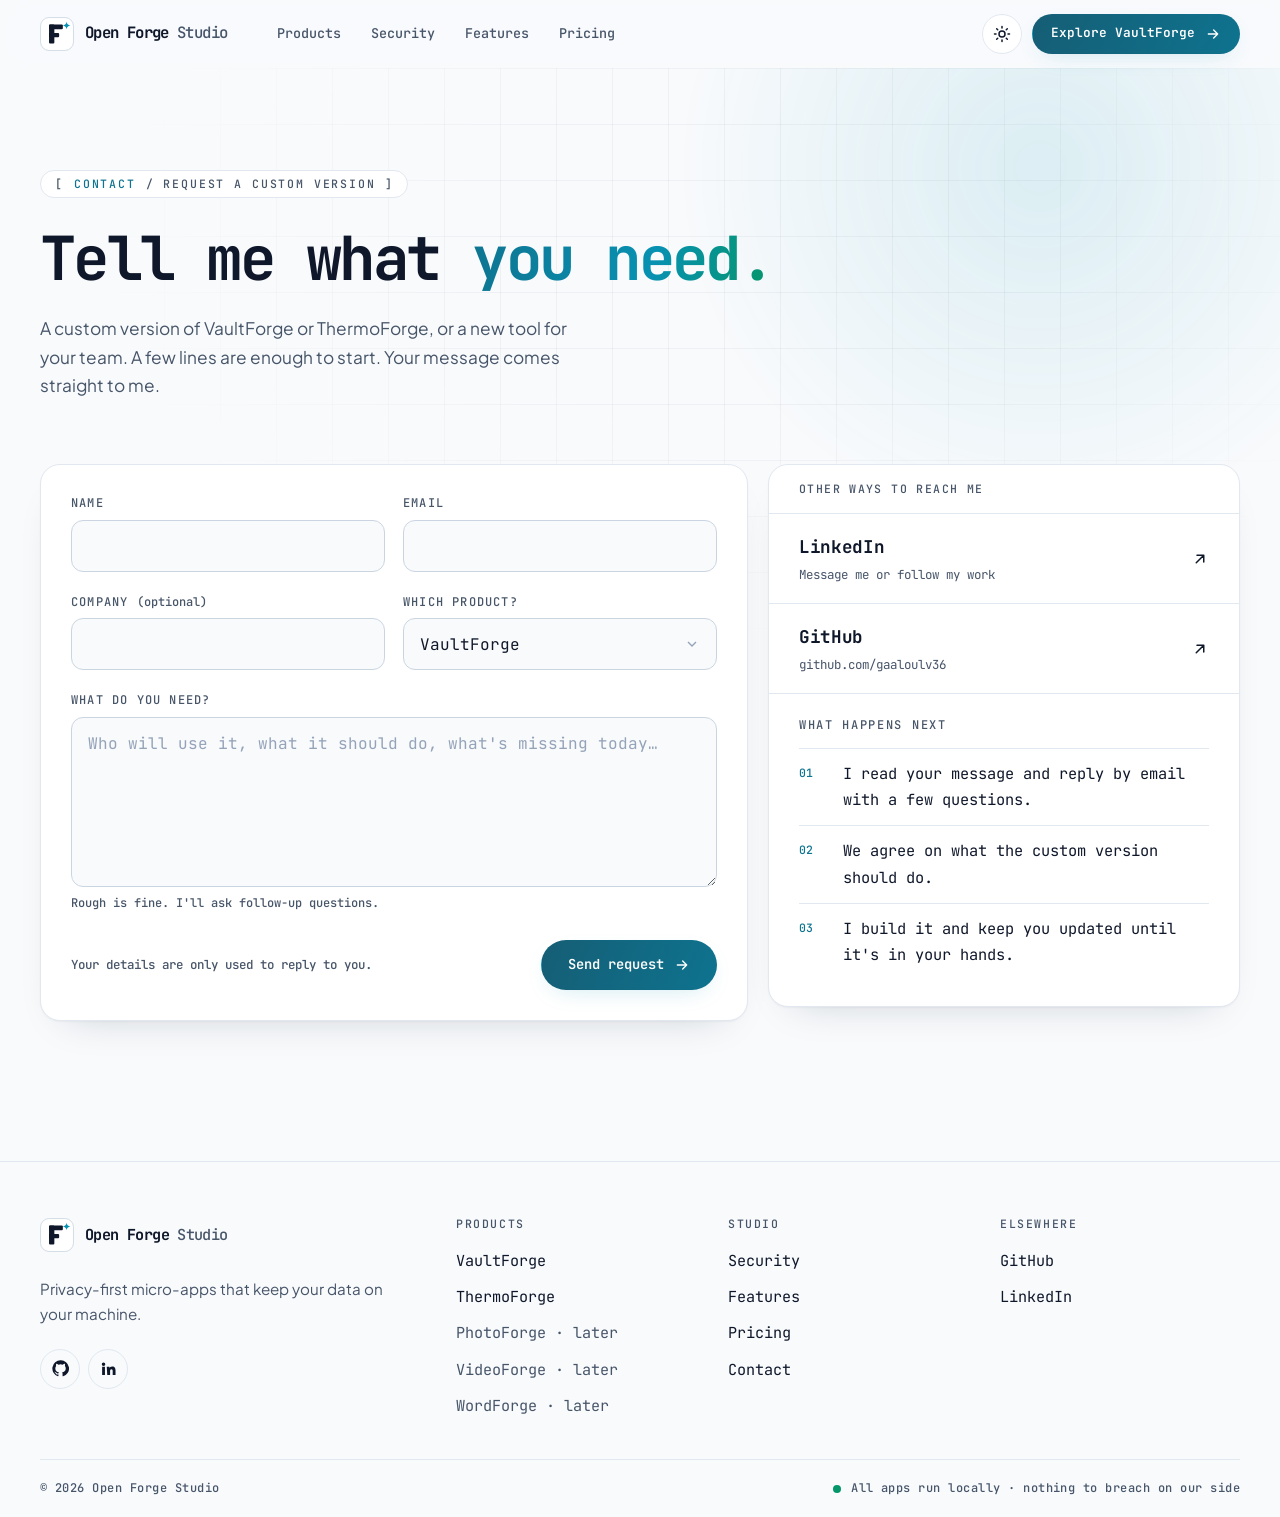
==== commit 2f8d7820: "redesign v2.0" ====
--- a/contact/index.html
+++ b/contact/index.html
@@ -1,11 +1,11 @@
 <!doctype html>
-<html lang="en">
+<html lang="en" data-theme="dark">
 <head>
   <meta charset="utf-8">
   <meta name="viewport" content="width=device-width, initial-scale=1">
   <title>Contact · Request a custom version · Open Forge Studio</title>
   <meta name="description" content="Request a custom version of ThermoForge or VaultForge, or a new tool built for your team. Messages go straight to the developer.">
-  <meta name="theme-color" content="#15171C">
+  <meta name="theme-color" content="#090D16">
   <link rel="canonical" href="https://gaaloulv36.github.io/open-forge-studio-website/contact/">
 
   <meta property="og:type" content="website">
@@ -23,187 +23,186 @@
   <link rel="icon" href="../assets/img/favicon-32.png" sizes="32x32" type="image/png">
   <link rel="apple-touch-icon" href="../assets/img/apple-touch-icon.png">
 
+  <!-- Theme before first paint (saved choice, else system, else dark). script.js handles the toggle. -->
+  <script>(function(d){var t;try{t=localStorage.getItem("ofs-theme")}catch(e){}if(t!=="light"&&t!=="dark")t=matchMedia("(prefers-color-scheme: light)").matches?"light":"dark";d.setAttribute("data-theme",t);d.classList.add("js")})(document.documentElement)</script>
+
   <link rel="preconnect" href="https://fonts.googleapis.com">
   <link rel="preconnect" href="https://fonts.gstatic.com" crossorigin>
-  <link href="https://fonts.googleapis.com/css2?family=Inter:wght@400;500&family=Space+Grotesk:wght@400;500;700&family=Space+Mono:wght@400;700&display=swap" rel="stylesheet">
+  <link href="https://fonts.googleapis.com/css2?family=JetBrains+Mono:ital,wght@0,300..800;1,400..600&family=Plus+Jakarta+Sans:wght@400;500;600;700&display=swap" rel="stylesheet">
   <link rel="stylesheet" href="../assets/css/styles.css">
-  <script src="../assets/js/main.js" defer></script>
+  <script src="../assets/js/script.js" defer></script>
 </head>
 <body>
   <a class="skip-link" href="#main">Skip to content</a>
 
   <!-- ============ Header ============ -->
   <header class="site-header">
-    <nav class="nav" aria-label="Main">
+    <div class="container nav">
       <a class="brand" href="../" aria-label="Open Forge Studio home">
-        <svg viewBox="0 0 64 64" aria-hidden="true"><rect width="64" height="64" rx="15" fill="#22252D"/><rect x="17" y="14" width="10" height="36" rx="2" fill="#F4F1EC"/><rect x="17" y="14" width="26" height="9" rx="2" fill="#F4F1EC"/><rect x="17" y="30" width="19" height="8" rx="2" fill="#F4F1EC"/><path d="M50 9C50.6 13.2 52.8 15.4 57 16 52.8 16.6 50.6 18.8 50 23 49.4 18.8 47.2 16.6 43 16 47.2 15.4 49.4 13.2 50 9Z" fill="#F2752B"/></svg>
-        <span class="wordmark"><span class="w-forge">Open Forge</span><span class="w-studio"> Studio</span></span>
+        <svg class="logo" viewBox="0 0 64 64" aria-hidden="true"><rect class="logo-bg" x="1" y="1" width="62" height="62" rx="16"/><g class="logo-f"><rect x="17" y="14" width="10" height="36" rx="2"/><rect x="17" y="14" width="26" height="9" rx="2"/><rect x="17" y="30" width="19" height="8" rx="2"/></g><path class="logo-spark" d="M50 9C50.6 13.2 52.8 15.4 57 16 52.8 16.6 50.6 18.8 50 23 49.4 18.8 47.2 16.6 43 16 47.2 15.4 49.4 13.2 50 9Z"/></svg>
+        <span>Open Forge <span class="studio">Studio</span></span>
       </a>
-      <ul class="nav-links hud">
-        <li><a href="../">Home</a></li>
-        <li><a href="../#products">Products</a></li>
-        <li><a href="../#custom">Custom work</a></li>
-        <li><a href="../#about">About</a></li>
-        <li><a href="./" aria-current="page">Contact</a></li>
-      </ul>
-      <span class="nav-spacer"></span>
-      <a class="nav-meta hud" href="https://github.com/gaaloulv36" rel="noopener">
-        <svg viewBox="0 0 24 24" fill="currentColor" aria-hidden="true"><path d="M12 .5a11.5 11.5 0 0 0-3.64 22.41c.58.1.79-.25.79-.56v-2c-3.2.7-3.88-1.37-3.88-1.37-.52-1.33-1.28-1.69-1.28-1.69-1.05-.71.08-.7.08-.7 1.16.08 1.77 1.19 1.77 1.19 1.03 1.77 2.7 1.26 3.36.96.1-.75.4-1.26.73-1.55-2.55-.29-5.24-1.28-5.24-5.69 0-1.26.45-2.29 1.19-3.09-.12-.29-.52-1.46.11-3.05 0 0 .97-.31 3.17 1.18a11 11 0 0 1 5.77 0c2.2-1.49 3.17-1.18 3.17-1.18.63 1.59.23 2.76.11 3.05.74.8 1.19 1.83 1.19 3.09 0 4.42-2.7 5.39-5.26 5.68.41.36.78 1.06.78 2.14v3.17c0 .31.21.67.8.56A11.5 11.5 0 0 0 12 .5Z"/></svg>
-        GitHub
-      </a>
-      <a class="nav-cta" href="#contact-form">
-        Request a custom version
-        <svg viewBox="0 0 24 24" fill="none" stroke="currentColor" stroke-width="2" stroke-linecap="square" aria-hidden="true"><path d="M5 12h14M13 6l6 6-6 6"/></svg>
-      </a>
-      <button class="nav-toggle" type="button" aria-expanded="false" aria-controls="mobile-menu" aria-label="Open menu"><span></span></button>
-    </nav>
+      <nav aria-label="Main">
+        <ul class="nav-links">
+          <li><a href="../#products">Products</a></li>
+          <li><a href="../#security">Security</a></li>
+          <li><a href="../#features">Features</a></li>
+          <li><a href="../#pricing">Pricing</a></li>
+        </ul>
+      </nav>
+      <div class="nav-end">
+        <button class="icon-btn theme-toggle" type="button" aria-label="Switch theme">
+          <svg class="i-sun" viewBox="0 0 24 24" fill="none" stroke="currentColor" stroke-width="2" stroke-linecap="round" aria-hidden="true"><circle cx="12" cy="12" r="4"/><path d="M12 2v2M12 20v2M4.9 4.9l1.4 1.4M17.7 17.7l1.4 1.4M2 12h2M20 12h2M4.9 19.1l1.4-1.4M17.7 6.3l1.4-1.4"/></svg>
+          <svg class="i-moon" viewBox="0 0 24 24" fill="none" stroke="currentColor" stroke-width="2" stroke-linecap="round" stroke-linejoin="round" aria-hidden="true"><path d="M20 14.5A8 8 0 0 1 9.5 4a8 8 0 1 0 10.5 10.5Z"/></svg>
+        </button>
+        <a class="btn btn-primary btn-sm nav-cta" href="../vaultforge/">
+          Explore VaultForge
+          <svg class="i-arrow" viewBox="0 0 24 24" fill="none" stroke="currentColor" stroke-width="2" stroke-linecap="round" stroke-linejoin="round" aria-hidden="true"><path d="M5 12h14M13 6l6 6-6 6"/></svg>
+        </a>
+        <button class="icon-btn nav-toggle" type="button" aria-expanded="false" aria-controls="mobile-menu" aria-label="Open menu"><span></span></button>
+      </div>
+    </div>
   </header>
   <div class="mobile-menu" id="mobile-menu">
-    <a href="../">Home <span class="hud">←</span></a>
-    <a href="../#products">Products <span class="hud">01</span></a>
-    <a href="../#custom">Custom work <span class="hud">02</span></a>
-    <a href="../#about">About <span class="hud">03</span></a>
-    <a href="./" aria-current="page">Contact <span class="hud">●</span></a>
-    <a class="btn btn-primary" href="#contact-form">Request a custom version</a>
+    <a href="../#products">Products <span class="mono">01</span></a>
+    <a href="../#security">Security <span class="mono">02</span></a>
+    <a href="../#features">Features <span class="mono">03</span></a>
+    <a href="../#pricing">Pricing <span class="mono">04</span></a>
+    <a href="../contact/">Contact <span class="mono">→</span></a>
+    <a class="btn btn-primary" href="../vaultforge/">Explore VaultForge</a>
   </div>
 
   <main id="main">
     <section class="hero" aria-labelledby="hero-title">
-      <div class="frame">
-        <div class="hero-copy" style="padding-bottom: clamp(40px, 6vw, 72px)">
-          <p class="hud-row hud reveal"><span class="live">Contact</span><span>Request a custom version</span></p>
-          <h1 id="hero-title" class="reveal" style="--d:.05s">Tell me what <span class="ember">you need.</span></h1>
-          <p class="lead reveal" style="--d:.1s">A custom version of ThermoForge or VaultForge, or a new tool for your team. A few lines are enough to start. Your message comes straight to me.</p>
-        </div>
+      <div class="backdrop" aria-hidden="true"></div>
+      <div class="container" style="padding-block: clamp(56px, 8vw, 104px) clamp(40px, 5vw, 64px)">
+        <p class="eyebrow slide-up">[ <b>Contact</b> / Request a custom version ]</p>
+        <h1 id="hero-title" class="slide-up" style="--d:.05s">Tell me what <span class="accent-word">you need.</span></h1>
+        <p class="hero-sub slide-up" style="--d:.1s">A custom version of VaultForge or ThermoForge, or a new tool for your team. A few lines are enough to start. Your message comes straight to me.</p>
       </div>
     </section>
 
-    <section class="section" id="form" aria-label="Contact form">
-      <span class="rule-line" aria-hidden="true"></span>
-      <div class="frame">
-        <span class="tick tl" aria-hidden="true"></span><span class="tick tr" aria-hidden="true"></span>
-        <div class="cells contact-cells" style="border-top:0">
-          <div class="form-wrap reveal">
-            <!--
-              FORM SETUP: create a free form at https://formspree.io, then replace
-              YOUR_FORM_ID below with your form's ID (it looks like "xyzabcd").
-            -->
-            <form id="contact-form" action="https://formspree.io/f/YOUR_FORM_ID" method="POST" novalidate>
-              <input type="hidden" name="_subject" value="New request from the Open Forge Studio website">
-              <div class="form-grid">
-                <div class="field">
-                  <label class="hud" for="name">Name</label>
-                  <input id="name" name="name" type="text" autocomplete="name" required>
-                </div>
-                <div class="field">
-                  <label class="hud" for="email">Email</label>
-                  <input id="email" name="email" type="email" autocomplete="email" required>
-                </div>
-                <div class="field">
-                  <label class="hud" for="company">Company <span class="opt">(optional)</span></label>
-                  <input id="company" name="company" type="text" autocomplete="organization">
-                </div>
-                <div class="field">
-                  <label class="hud" for="product">Which product?</label>
-                  <select id="product" name="product">
-                    <option value="thermoforge">ThermoForge</option>
-                    <option value="vaultforge">VaultForge</option>
-                    <option value="new">A new custom tool</option>
-                    <option value="other">Not sure yet / other</option>
-                  </select>
-                </div>
-                <div class="field full">
-                  <label class="hud" for="message">What do you need?</label>
-                  <textarea id="message" name="message" required aria-describedby="message-hint" placeholder="Who will use it, what it should do, what's missing today…"></textarea>
-                  <span class="hint hud" id="message-hint">Rough is fine. I'll ask follow-up questions.</span>
-                </div>
-              </div>
-              <!-- Honeypot: hidden from people, catches spam bots -->
-              <div class="hp" aria-hidden="true">
-                <label for="_gotcha">Leave this empty</label>
-                <input id="_gotcha" name="_gotcha" type="text" tabindex="-1" autocomplete="off">
-              </div>
-              <div class="form-foot">
-                <p class="hud">Your details are only used to reply to you.</p>
-                <button class="btn btn-primary" type="submit">
-                  <span>Send request</span>
-                  <svg class="arrow" viewBox="0 0 24 24" fill="none" stroke="currentColor" stroke-width="2" stroke-linecap="square" aria-hidden="true"><path d="M5 12h14M13 6l6 6-6 6"/></svg>
-                </button>
-              </div>
-              <div id="form-status" class="form-status" role="status" aria-live="polite"></div>
-            </form>
+    <section aria-label="Contact form">
+      <div class="container contact-grid">
+        <div class="card slide-up">
+          <!--
+            FORM SETUP: create a free form at https://formspree.io, then replace
+            YOUR_FORM_ID below with your form's ID (it looks like "xyzabcd").
+          -->
+          <form id="contact-form" action="https://formspree.io/f/YOUR_FORM_ID" method="POST" novalidate>
+            <input type="hidden" name="_subject" value="New request from the Open Forge Studio website">
+            <div class="form-grid">
+              <div class="field">
+                <label for="name">Name</label>
+                <input id="name" name="name" type="text" autocomplete="name" required>
+              </div>
+              <div class="field">
+                <label for="email">Email</label>
+                <input id="email" name="email" type="email" autocomplete="email" required>
+              </div>
+              <div class="field">
+                <label for="company">Company <span class="opt">(optional)</span></label>
+                <input id="company" name="company" type="text" autocomplete="organization">
+              </div>
+              <div class="field">
+                <label for="product">Which product?</label>
+                <select id="product" name="product">
+                  <option value="vaultforge">VaultForge</option>
+                  <option value="thermoforge">ThermoForge</option>
+                  <option value="new">A new custom tool</option>
+                  <option value="other">Not sure yet / other</option>
+                </select>
+              </div>
+              <div class="field full">
+                <label for="message">What do you need?</label>
+                <textarea id="message" name="message" required aria-describedby="message-hint" placeholder="Who will use it, what it should do, what's missing today…"></textarea>
+                <span class="hint" id="message-hint">Rough is fine. I'll ask follow-up questions.</span>
+              </div>
+            </div>
+            <!-- Honeypot: hidden from people, catches spam bots -->
+            <div class="hp" aria-hidden="true">
+              <label for="_gotcha">Leave this empty</label>
+              <input id="_gotcha" name="_gotcha" type="text" tabindex="-1" autocomplete="off">
+            </div>
+            <div class="form-foot">
+              <p>Your details are only used to reply to you.</p>
+              <button class="btn btn-primary" type="submit">
+                <span>Send request</span>
+                <svg class="i-arrow" viewBox="0 0 24 24" fill="none" stroke="currentColor" stroke-width="2" stroke-linecap="round" stroke-linejoin="round" aria-hidden="true"><path d="M5 12h14M13 6l6 6-6 6"/></svg>
+              </button>
+            </div>
+            <div id="form-status" class="form-status" role="status" aria-live="polite"></div>
+          </form>
+        </div>
+
+        <aside class="card side slide-up" style="--d:.06s" aria-label="Other ways to reach me">
+          <p class="side-head">Other ways to reach me</p>
+          <a class="side-link" href="https://www.linkedin.com/in/med-amine-gaaloul-14100a192/" rel="noopener">
+            <span class="t"><span>LinkedIn</span><span class="mono">Message me or follow my work</span></span>
+            <svg viewBox="0 0 24 24" fill="none" stroke="currentColor" stroke-width="2" stroke-linecap="round" stroke-linejoin="round" aria-hidden="true"><path d="M7 17 17 7M8 7h9v9"/></svg>
+          </a>
+          <a class="side-link" href="https://github.com/gaaloulv36" rel="noopener">
+            <span class="t"><span>GitHub</span><span class="mono">github.com/gaaloulv36</span></span>
+            <svg viewBox="0 0 24 24" fill="none" stroke="currentColor" stroke-width="2" stroke-linecap="round" stroke-linejoin="round" aria-hidden="true"><path d="M7 17 17 7M8 7h9v9"/></svg>
+          </a>
+          <div class="next">
+            <p class="label muted">What happens next</p>
+            <ol>
+              <li><span>01</span>I read your message and reply by email with a few questions.</li>
+              <li><span>02</span>We agree on what the custom version should do.</li>
+              <li><span>03</span>I build it and keep you updated until it's in your hands.</li>
+            </ol>
           </div>
-
-          <aside class="side reveal" style="--d:.06s" aria-label="Other ways to reach me">
-            <p class="side-head hud">Other ways to reach me</p>
-            <a class="side-link" href="[YOUR LINKEDIN URL]" rel="noopener">
-              <span class="t"><span>LinkedIn</span><span class="hud">Message me or follow my work</span></span>
-              <svg viewBox="0 0 24 24" fill="none" stroke="currentColor" stroke-width="2" stroke-linecap="square" aria-hidden="true"><path d="M7 17 17 7M8 7h9v9"/></svg>
-            </a>
-            <a class="side-link" href="mailto:[YOUR EMAIL]">
-              <span class="t"><span>Email</span><span class="hud">[YOUR EMAIL]</span></span>
-              <svg viewBox="0 0 24 24" fill="none" stroke="currentColor" stroke-width="2" stroke-linecap="square" aria-hidden="true"><path d="M7 17 17 7M8 7h9v9"/></svg>
-            </a>
-            <a class="side-link" href="https://github.com/gaaloulv36" rel="noopener">
-              <span class="t"><span>GitHub</span><span class="hud">github.com/gaaloulv36</span></span>
-              <svg viewBox="0 0 24 24" fill="none" stroke="currentColor" stroke-width="2" stroke-linecap="square" aria-hidden="true"><path d="M7 17 17 7M8 7h9v9"/></svg>
-            </a>
-            <div class="next">
-              <p class="hud">What happens next</p>
-              <ol>
-                <li><span>01</span>I read your message and reply by email with a few questions.</li>
-                <li><span>02</span>We agree on what the custom version should do.</li>
-                <li><span>03</span>I build it and keep you updated until it's in your hands.</li>
-              </ol>
-            </div>
-          </aside>
-        </div>
+        </aside>
       </div>
     </section>
   </main>
 
   <!-- ============ Footer ============ -->
   <footer class="site-footer">
-    <div class="frame">
-      <div class="cells footer-cells">
-        <div class="f-brand">
+    <div class="container">
+      <div class="footer-grid">
+        <div>
           <a class="brand" href="../" aria-label="Open Forge Studio home">
-            <svg viewBox="0 0 64 64" aria-hidden="true"><rect width="64" height="64" rx="15" fill="#22252D"/><rect x="17" y="14" width="10" height="36" rx="2" fill="#F4F1EC"/><rect x="17" y="14" width="26" height="9" rx="2" fill="#F4F1EC"/><rect x="17" y="30" width="19" height="8" rx="2" fill="#F4F1EC"/><path d="M50 9C50.6 13.2 52.8 15.4 57 16 52.8 16.6 50.6 18.8 50 23 49.4 18.8 47.2 16.6 43 16 47.2 15.4 49.4 13.2 50 9Z" fill="#F2752B"/></svg>
-            <span class="wordmark"><span class="w-forge">Open Forge</span><span class="w-studio"> Studio</span></span>
+            <svg class="logo" viewBox="0 0 64 64" aria-hidden="true"><rect class="logo-bg" x="1" y="1" width="62" height="62" rx="16"/><g class="logo-f"><rect x="17" y="14" width="10" height="36" rx="2"/><rect x="17" y="14" width="26" height="9" rx="2"/><rect x="17" y="30" width="19" height="8" rx="2"/></g><path class="logo-spark" d="M50 9C50.6 13.2 52.8 15.4 57 16 52.8 16.6 50.6 18.8 50 23 49.4 18.8 47.2 16.6 43 16 47.2 15.4 49.4 13.2 50 9Z"/></svg>
+            <span>Open Forge <span class="studio">Studio</span></span>
           </a>
-          <p>Practical software, forged to fit. Desktop apps for monitoring, security and productivity.</p>
-          <a class="email" href="mailto:[YOUR EMAIL]">[YOUR EMAIL]</a>
-        </div>
-        <div class="f-col">
+          <p>Privacy-first micro-apps that keep your data on your machine.</p>
+          <div class="social">
+            <a href="https://github.com/gaaloulv36" rel="noopener" aria-label="GitHub"><svg viewBox="0 0 24 24" fill="currentColor" aria-hidden="true"><path d="M12 .5a11.5 11.5 0 0 0-3.64 22.41c.58.1.79-.25.79-.56v-2c-3.2.7-3.88-1.37-3.88-1.37-.52-1.33-1.28-1.69-1.28-1.69-1.05-.71.08-.7.08-.7 1.16.08 1.77 1.19 1.77 1.19 1.03 1.77 2.7 1.26 3.36.96.1-.75.4-1.26.73-1.55-2.55-.29-5.24-1.28-5.24-5.69 0-1.26.45-2.29 1.19-3.09-.12-.29-.52-1.46.11-3.05 0 0 .97-.31 3.17 1.18a11 11 0 0 1 5.77 0c2.2-1.49 3.17-1.18 3.17-1.18.63 1.59.23 2.76.11 3.05.74.8 1.19 1.83 1.19 3.09 0 4.42-2.7 5.39-5.26 5.68.41.36.78 1.06.78 2.14v3.17c0 .31.21.67.8.56A11.5 11.5 0 0 0 12 .5Z"/></svg></a>
+            <a href="https://www.linkedin.com/in/med-amine-gaaloul-14100a192/" rel="noopener" aria-label="LinkedIn"><svg viewBox="0 0 24 24" fill="currentColor" aria-hidden="true"><path d="M4.98 3.5a2.5 2.5 0 1 1 0 5 2.5 2.5 0 0 1 0-5ZM3 9.5h4V21H3zM9.5 9.5h3.8v1.6h.05c.53-1 1.84-2.05 3.78-2.05 4.04 0 4.79 2.66 4.79 6.12V21h-4v-5.1c0-1.22-.02-2.78-1.7-2.78-1.7 0-1.96 1.33-1.96 2.7V21h-4z"/></svg></a>
+          </div>
+        </div>
+        <div>
           <h4>Products</h4>
           <ul>
+            <li><a href="../vaultforge/">VaultForge</a></li>
             <li><a href="../thermoforge/">ThermoForge</a></li>
-            <li><a href="../vaultforge/">VaultForge</a></li>
             <li><span class="soon">PhotoForge · later</span></li>
             <li><span class="soon">VideoForge · later</span></li>
             <li><span class="soon">WordForge · later</span></li>
           </ul>
         </div>
-        <div class="f-col">
+        <div>
           <h4>Studio</h4>
           <ul>
-            <li><a href="../#custom">Custom work</a></li>
-            <li><a href="../#about">About</a></li>
-            <li><a href="./" aria-current="page">Contact</a></li>
+            <li><a href="../#security">Security</a></li>
+            <li><a href="../#features">Features</a></li>
+            <li><a href="../#pricing">Pricing</a></li>
+            <li><a href="../contact/">Contact</a></li>
           </ul>
         </div>
-        <div class="f-col">
+        <div>
           <h4>Elsewhere</h4>
           <ul>
-            <li><a href="[YOUR LINKEDIN URL]" rel="noopener">LinkedIn</a></li>
             <li><a href="https://github.com/gaaloulv36" rel="noopener">GitHub</a></li>
-            <li><a href="mailto:[YOUR EMAIL]">Email</a></li>
+            <li><a href="https://www.linkedin.com/in/med-amine-gaaloul-14100a192/" rel="noopener">LinkedIn</a></li>
           </ul>
         </div>
       </div>
-      <div class="f-bottom hud">
+      <div class="footer-bottom">
         <span>© <span data-year>2026</span> Open Forge Studio</span>
-        <span>Built by the developer behind the products</span>
+        <span class="status-line"><i aria-hidden="true"></i>All apps run locally · nothing to breach on our side</span>
       </div>
     </div>
   </footer>
--- a/assets/css/styles.css
+++ b/assets/css/styles.css
@@ -1,590 +1,1124 @@
 /* ==========================================================================
    Open Forge Studio — shared styles
-   Brand colours and fonts come from the brand kit. Layout language: one framed
-   column, hairline rules, crosshair ticks, mono labels, square corners.
+   Theme tokens live at the top. Dark is the default; [data-theme="light"]
+   redefines the same tokens. Everything below reads tokens, never raw colours.
    ========================================================================== */
 
+:root,
+[data-theme="dark"] {
+  --bg: #090D16;            /* Obsidian */
+  --bg-soft: #0C1220;
+  --surface: #121A2B;       /* Deep slate cards */
+  --surface-2: #0F1626;
+  --border: #1E293B;
+  --border-strong: #334155;
+  --text: #F8FAFC;
+  --muted: #94A3B8;
+  --faint: #64748B;         /* decorative only, not body text */
+
+  --accent: #06B6D4;        /* Security cyan */
+  --accent-text: #22D3EE;
+  --accent-soft: rgba(6, 182, 212, 0.1);
+  --accent-glow: rgba(6, 182, 212, 0.35);
+  --on-accent: #03141A;
+  --btn-1: #06B6D4;
+  --btn-2: #22D3EE;
+  --btn-3: #67E8F9;
+
+  --success: #10B981;       /* Secured / active */
+  --success-text: #34D399;
+  --success-soft: rgba(16, 185, 129, 0.12);
+  --warn: #F59E0B;
+  --warn-text: #FBBF24;
+  --danger: #F43F5E;
+  --danger-text: #FB7185;
+
+  /* Product tones (icons only) */
+  --tone-vault: var(--accent);
+  --tone-thermo: #F97316;
+  --tone-photo: #10B981;
+  --tone-video: #A78BFA;
+  --tone-word: #F59E0B;
+
+  /* Ecosystem app accents (hero switcher) */
+  --app-vault: #06B6D4;   --app-vault-text: #22D3EE;
+  --app-shield: #8B5CF6;  --app-shield-text: #A78BFA;
+  --app-flow: #10B981;    --app-flow-text: #34D399;
+  --app-devkit: #F59E0B;  --app-devkit-text: #FBBF24;
+
+  --header-bg: rgba(9, 13, 22, 0.7);
+  --glass: rgba(18, 26, 43, 0.55);
+  --glass-border: rgba(148, 163, 184, 0.16);
+  --glass-shine: rgba(255, 255, 255, 0.06);
+  --grid-line: rgba(148, 163, 184, 0.055);
+  --shadow: 0 24px 48px -28px rgba(0, 0, 0, 0.9);
+  --shadow-lift: 0 0 0 1px rgba(6, 182, 212, 0.28), 0 22px 44px -22px rgba(6, 182, 212, 0.4);
+
+  color-scheme: dark;
+}
+
+[data-theme="light"] {
+  --bg: #F8FAFC;            /* Paper white */
+  --bg-soft: #F1F5F9;
+  --surface: #FFFFFF;
+  --surface-2: #F8FAFC;
+  --border: #E2E8F0;
+  --border-strong: #CBD5E1;
+  --text: #0F172A;          /* Charcoal */
+  --muted: #475569;
+  --faint: #94A3B8;
+
+  --accent: #0891B2;        /* Deep cyan */
+  --accent-text: #0E7490;   /* 5.4:1 on white, for small text */
+  --accent-soft: rgba(8, 145, 178, 0.08);
+  --accent-glow: rgba(8, 145, 178, 0.22);
+  --on-accent: #FFFFFF;
+  --btn-1: #155E75;
+  --btn-2: #0E7490;
+  --btn-3: #0891B2;
+
+  --success: #059669;
+  --success-text: #047857;
+  --success-soft: rgba(5, 150, 105, 0.1);
+  --warn: #D97706;
+  --warn-text: #B45309;
+  --danger: #E11D48;
+  --danger-text: #BE123C;
+
+  --tone-thermo: #EA580C;
+  --tone-photo: #059669;
+  --tone-video: #7C3AED;
+  --tone-word: #D97706;
+
+  --app-vault: #0891B2;   --app-vault-text: #0E7490;
+  --app-shield: #7C3AED;  --app-shield-text: #6D28D9;
+  --app-flow: #059669;    --app-flow-text: #047857;
+  --app-devkit: #D97706;  --app-devkit-text: #B45309;
+
+  --header-bg: rgba(248, 250, 252, 0.72);
+  --glass: rgba(255, 255, 255, 0.62);
+  --glass-border: rgba(15, 23, 42, 0.08);
+  --glass-shine: rgba(255, 255, 255, 0.7);
+  --grid-line: rgba(15, 23, 42, 0.045);
+  --shadow: 0 1px 2px rgba(15, 23, 42, 0.04), 0 18px 40px -26px rgba(15, 23, 42, 0.22);
+  --shadow-lift: 0 0 0 1px rgba(8, 145, 178, 0.3), 0 22px 44px -24px rgba(8, 145, 178, 0.35);
+
+  color-scheme: light;
+}
+
 :root {
-  /* Brand */
-  --bg: #15171c;          /* Charcoal */
-  --bg-raised: #1c1f26;
-  --bg-sunken: #101216;
-  --ink: #f4f1ec;         /* Ash */
-  --ink-soft: #c9ccd3;
-  --muted: #a3a7b0;
-  --faint: #8a8e98;       /* still 4.5:1 on charcoal */
-  --line: rgba(244, 241, 236, 0.12);
-  --line-strong: rgba(244, 241, 236, 0.32);
-  --ember: #f2752b;
-
-  /* Product accents */
-  --thermo: #e8463a;
-  --vault: #3d8bff;
-  --photo: #2fbf8f;
-  --video: #a970ff;
-  --word: #f2b33d;
-  --accent: var(--ember);   /* product pages override this on <body> */
-
-  --font-display: "Space Grotesk", system-ui, sans-serif;
-  --font-body: "Inter", system-ui, -apple-system, "Segoe UI", sans-serif;
-  --font-mono: "Space Mono", ui-monospace, "Cascadia Code", Consolas, monospace;
-
-  --frame: 1280px;
-  --pad: clamp(20px, 3.4vw, 40px);
-  --header-h: 56px;
-  --bar-h: 42px;
+  /* JetBrains Mono for headings, buttons and UI (--font-sans is an alias of it); Plus Jakarta Sans for paragraphs. */
+  --font-mono: "JetBrains Mono", ui-monospace, "Cascadia Code", "SF Mono", Consolas, monospace;
+  --font-sans: var(--font-mono);
+  --font-body: "Plus Jakarta Sans", "Inter", system-ui, -apple-system, "Segoe UI", sans-serif;
+
+  --container: 1200px;
+  --gutter: clamp(20px, 4vw, 40px);
+  --header-h: 68px;
+  --radius: 20px;
+  --radius-sm: 12px;
   --ease: cubic-bezier(0.2, 0.7, 0.2, 1);
-
-  color-scheme: dark;
+  --ease-spring: cubic-bezier(0.34, 1.56, 0.64, 1);
 }
 
 /* ---------- Base ---------- */
 *, *::before, *::after { box-sizing: border-box; }
 html {
   scroll-behavior: smooth;
-  scroll-padding-top: calc(var(--header-h) + var(--bar-h) + 8px);
+  scroll-padding-top: calc(var(--header-h) + 16px);
   -webkit-text-size-adjust: 100%;
 }
 body {
   margin: 0;
+  min-height: 100vh;
   background: var(--bg);
-  color: var(--ink);
-  font-family: var(--font-body);
-  font-size: 1.0625rem;
-  line-height: 1.6;
+  color: var(--text);
+  font-family: var(--font-sans);
+  font-size: 0.97rem;
+  line-height: 1.7;
   -webkit-font-smoothing: antialiased;
   overflow-x: hidden;
 }
 img, svg { display: block; max-width: 100%; }
 a { color: inherit; }
 p, figure { margin: 0; }
+/* Paragraphs keep the original text face; labels that are <p> set their own mono font */
+p { font-family: var(--font-body); font-size: 1.0625rem; line-height: 1.65; }
 h1, h2, h3, h4 {
   margin: 0;
-  font-family: var(--font-display);
-  font-weight: 500;
-  line-height: 1.02;
-  letter-spacing: -0.035em;
-  color: var(--ink);
+  font-weight: 700;
+  line-height: 1.08;
+  letter-spacing: -0.03em;
+  text-wrap: balance;
 }
 ul, ol { margin: 0; padding: 0; list-style: none; }
-::selection { background: var(--ember); color: var(--bg); }
-:focus-visible { outline: 2px solid var(--ember); outline-offset: 2px; }
+::selection { background: var(--accent); color: var(--on-accent); }
+:focus-visible { outline: 2px solid var(--accent); outline-offset: 3px; border-radius: 6px; }
 
 .skip-link {
   position: absolute; left: 12px; top: -100px; z-index: 100;
-  padding: 10px 14px; background: var(--ember); color: var(--bg);
-  font: 700 11px/1 var(--font-mono); letter-spacing: 0.12em; text-transform: uppercase;
-  text-decoration: none;
+  padding: 10px 16px; border-radius: 999px;
+  background: var(--accent); color: var(--on-accent);
+  font: 600 0.8rem/1 var(--font-mono); text-decoration: none;
 }
 .skip-link:focus { top: 12px; }
-
-/* ---------- Type helpers ---------- */
-.hud {
+.sr-only {
+  position: absolute; width: 1px; height: 1px; padding: 0; margin: -1px;
+  overflow: hidden; clip: rect(0 0 0 0); white-space: nowrap; border: 0;
+}
+
+/* Smooth colour change when the theme switches without View Transitions */
+.theme-fade, .theme-fade *, .theme-fade *::before, .theme-fade *::after {
+  transition: background-color 0.45s var(--ease), color 0.45s var(--ease),
+              border-color 0.45s var(--ease), fill 0.45s var(--ease), stroke 0.45s var(--ease) !important;
+}
+::view-transition-old(root), ::view-transition-new(root) { animation: none; mix-blend-mode: normal; }
+
+/* ---------- Layout + type helpers ---------- */
+.container { width: 100%; max-width: calc(var(--container) + 2 * var(--gutter)); margin-inline: auto; padding-inline: var(--gutter); }
+.mono { font-family: var(--font-mono); }
+.label {
   font-family: var(--font-mono);
-  font-size: 0.6875rem;          /* 11px */
-  font-weight: 400;
+  font-size: 0.75rem;
+  font-weight: 500;
   letter-spacing: 0.14em;
   text-transform: uppercase;
   line-height: 1.5;
 }
 .muted { color: var(--muted); }
-.faint { color: var(--faint); }
-
-.wordmark { font-family: var(--font-display); letter-spacing: -0.02em; white-space: nowrap; }
-.wordmark .w-prod { font-weight: 500; }
-.wordmark .w-forge { font-weight: 700; }
-.wordmark .w-studio { font-weight: 400; color: var(--muted); }
-
-/* ---------- Frame: the single bordered column everything sits in ---------- */
-.frame {
+.nowrap { white-space: nowrap; }
+.accent { color: var(--accent-text); }
+
+/* Numbered index tag: "02 / Products" */
+.index-tag {
+  display: inline-flex; align-items: center; gap: 10px;
+  font: 500 0.75rem/1 var(--font-mono);
+  letter-spacing: 0.14em; text-transform: uppercase;
+  color: var(--muted);
+}
+.index-tag .n { color: var(--accent-text); }
+.index-tag .sep { color: var(--faint); }
+.index-tag::after { content: ""; width: 40px; height: 1px; background: var(--border-strong); }
+
+/* Bracketed eyebrow: "[ 01 / SECURE MICRO-APPS ]" */
+.eyebrow {
+  display: inline-flex; align-items: center; gap: 10px;
+  padding: 7px 14px;
+  border: 1px solid var(--border);
+  border-radius: 999px;
+  background: var(--surface);
+  font: 500 0.72rem/1 var(--font-mono);
+  letter-spacing: 0.16em; text-transform: uppercase;
+  color: var(--muted);
+}
+.eyebrow b { color: var(--accent-text); font-weight: 500; }
+
+/* Status pills */
+.pill {
+  display: inline-flex; align-items: center; gap: 8px;
+  padding: 5px 11px;
+  border-radius: 999px;
+  border: 1px solid var(--border);
+  font: 500 0.7rem/1.2 var(--font-mono);
+  letter-spacing: 0.06em;
+  color: var(--muted);
+  white-space: nowrap;
+}
+.pill::before { content: ""; width: 6px; height: 6px; border-radius: 50%; background: var(--faint); flex: none; }
+.pill-success { color: var(--success-text); background: var(--success-soft); border-color: transparent; }
+.pill-success::before { background: var(--success); box-shadow: 0 0 0 0 var(--success); animation: ping 2.4s var(--ease) infinite; }
+.pill-accent { color: var(--accent-text); background: var(--accent-soft); border-color: transparent; }
+.pill-accent::before { background: var(--accent); }
+@keyframes ping {
+  0% { box-shadow: 0 0 0 0 color-mix(in srgb, var(--success) 60%, transparent); }
+  70%, 100% { box-shadow: 0 0 0 6px transparent; }
+}
+
+/* Placeholder marker: things the owner still needs to fill in */
+.ph {
+  color: var(--warn-text);
+  border: 1px dashed color-mix(in srgb, var(--warn) 60%, transparent);
+  background: color-mix(in srgb, var(--warn) 10%, transparent);
+  border-radius: 6px;
+  padding: 0 6px;
+}
+
+/* ---------- Buttons ---------- */
+.btn {
   position: relative;
-  max-width: var(--frame);
-  margin-inline: auto;
-  border-inline: 1px solid var(--line);
-}
-
-/* Crosshair tick where a rule meets the frame edge */
-.tick {
-  position: absolute;
-  width: 11px; height: 11px;
-  pointer-events: none;
-  z-index: 31;
-}
-.tick::before, .tick::after { content: ""; position: absolute; background: var(--line-strong); }
-.tick::before { width: 1px; top: 0; bottom: 0; left: 5px; }
-.tick::after { height: 1px; top: 5px; left: 0; right: 0; }
-.tick.tl { top: -6px; left: -6px; }
-.tick.tr { top: -6px; right: -6px; }
-@media (max-width: 1300px) { .tick { display: none; } }  /* frame touches the screen edge */
-
-/* ---------- Buttons: square, mono, uppercase ---------- */
-.btn {
-  display: inline-flex;
-  align-items: center;
-  justify-content: center;
-  gap: 10px;
-  height: 48px;
-  padding: 0 22px;
+  display: inline-flex; align-items: center; justify-content: center; gap: 10px;
+  height: 50px;
+  padding: 0 26px;
   border: 1px solid transparent;
-  font: 700 0.6875rem/1 var(--font-mono);
-  letter-spacing: 0.12em;
-  text-transform: uppercase;
+  border-radius: 999px;
+  font: 600 0.86rem/1 var(--font-sans);
+  letter-spacing: 0;
   text-decoration: none;
   white-space: nowrap;
   cursor: pointer;
-  transition: background-color 0.15s, color 0.15s, border-color 0.15s;
-}
-.btn svg { width: 14px; height: 14px; flex: none; transition: transform 0.2s var(--ease); }
-.btn:hover svg.arrow { transform: translateX(3px); }
-.btn-primary { background: var(--ember); color: var(--bg); }
-.btn-primary:hover { background: var(--ink); }
-.btn-line { background: var(--bg); color: var(--ink); border-color: var(--line-strong); }
-.btn-line:hover { background: var(--ink); color: var(--bg); border-color: var(--ink); }
+  transition: transform 0.18s var(--ease-spring), background-position 0.6s var(--ease),
+              background-color 0.2s, border-color 0.2s, color 0.2s, box-shadow 0.3s var(--ease);
+}
+.btn svg { width: 16px; height: 16px; flex: none; transition: transform 0.25s var(--ease); }
+.btn:hover svg.i-arrow { transform: translateX(3px); }
+.btn:active { transform: scale(0.96); }
 .btn:disabled { opacity: 0.6; cursor: progress; }
+.btn-primary {
+  color: var(--on-accent);
+  background-image: linear-gradient(110deg, var(--btn-1) 0%, var(--btn-2) 50%, var(--btn-3) 100%);
+  background-size: 220% 100%;
+  background-position: 0% 0;
+  box-shadow: 0 8px 24px -10px var(--accent-glow);
+}
+.btn-primary:hover { background-position: 100% 0; box-shadow: 0 12px 30px -10px var(--accent-glow); }
+.btn-outline { color: var(--text); background: transparent; border-color: var(--border-strong); }
+.btn-outline:hover { border-color: var(--accent); color: var(--accent-text); background: var(--accent-soft); }
+.btn-sm { height: 40px; padding: 0 18px; font-size: 0.8rem; }
+
+/* Text link with arrow */
+.link-arrow {
+  display: inline-flex; align-items: center; gap: 8px;
+  font-weight: 600; font-size: 0.95rem;
+  color: var(--text);
+  text-decoration: none;
+}
+.link-arrow svg { width: 16px; height: 16px; transition: transform 0.25s var(--ease); }
+.link-arrow:hover { color: var(--accent-text); }
+.link-arrow:hover svg { transform: translateX(4px); }
+.link-ext { font: 500 0.78rem/1 var(--font-mono); color: var(--muted); text-decoration: none; }
+.link-ext:hover { color: var(--accent-text); }
+
+/* ---------- Logo ---------- */
+.logo { width: 34px; height: 34px; flex: none; }
+.logo-bg { fill: var(--surface); stroke: var(--border-strong); stroke-width: 1.5; }
+.logo-f { fill: var(--text); }
+.logo-spark { fill: var(--accent); transform-origin: 50px 16px; transition: transform 0.6s var(--ease-spring); }
+.brand:hover .logo-spark { transform: rotate(90deg) scale(1.15); }
+.brand {
+  display: inline-flex; align-items: center; gap: 11px;
+  text-decoration: none;
+  font-weight: 700; font-size: 0.98rem; letter-spacing: -0.04em;
+  white-space: nowrap;
+}
+.brand .studio { font-weight: 500; color: var(--muted); }
 
 /* ---------- Header ---------- */
 .site-header {
-  position: sticky;
-  top: 0;
-  z-index: 50;
+  position: sticky; top: 0; z-index: 50;
   height: var(--header-h);
-  background: rgba(21, 23, 28, 0.86);
-  backdrop-filter: blur(12px);
-  -webkit-backdrop-filter: blur(12px);
-  border-bottom: 1px solid var(--line);
-}
-.nav { display: flex; align-items: stretch; height: 100%; }
-.brand {
-  display: inline-flex;
-  align-items: center;
-  gap: 10px;
-  padding: 0 22px 0 var(--pad);
-  text-decoration: none;
-  font-size: 1.05rem;
-  border-right: 1px solid var(--line);
-}
-.brand svg { width: 28px; height: 28px; }
-.nav-links { display: flex; align-items: center; gap: 2px; padding: 0 14px; }
+  background: var(--header-bg);
+  backdrop-filter: blur(12px) saturate(1.4);
+  -webkit-backdrop-filter: blur(12px) saturate(1.4);
+  border-bottom: 1px solid transparent;
+  transition: border-color 0.3s, background-color 0.3s;
+}
+.site-header.is-scrolled { border-bottom-color: var(--border); }
+.nav { display: flex; align-items: center; gap: 8px; height: 100%; }
+.nav-links { display: flex; align-items: center; gap: 2px; margin-left: 28px; }
 .nav-links a {
   display: inline-block;
-  padding: 6px 10px;
+  padding: 8px 14px;
+  border-radius: 999px;
   color: var(--muted);
+  font-size: 0.84rem; font-weight: 500;
   text-decoration: none;
-  transition: color 0.15s, background-color 0.15s;
-}
-.nav-links a:hover { color: var(--ink); }
-.nav-links a[aria-current="page"] { background: var(--ink); color: var(--bg); }
-.nav-spacer { flex: 1; }
-.nav-meta { display: flex; align-items: center; gap: 8px; padding: 0 18px; border-left: 1px solid var(--line); color: var(--faint); text-decoration: none; }
-.nav-meta:hover { color: var(--ink); }
-.nav-meta svg { width: 15px; height: 15px; }
-.nav-cta {
-  display: inline-flex;
-  align-items: center;
-  gap: 10px;
-  padding: 0 var(--pad) 0 24px;
-  background: var(--ember);
-  color: var(--bg);
-  font: 700 0.6875rem/1 var(--font-mono);
-  letter-spacing: 0.12em;
-  text-transform: uppercase;
-  text-decoration: none;
-  transition: background-color 0.15s;
-}
-.nav-cta:hover { background: var(--ink); }
-.nav-cta svg { width: 14px; height: 14px; }
-
-.nav-toggle {
-  display: none;
-  width: var(--header-h);
-  margin-left: auto;
-  border: 0;
-  border-left: 1px solid var(--line);
-  background: transparent;
-  color: var(--ink);
+  transition: color 0.2s, background-color 0.2s;
+}
+.nav-links a:hover { color: var(--text); background: var(--accent-soft); }
+.nav-links a.is-active { color: var(--text); }
+.nav-links a.is-active::after {
+  content: ""; display: block; height: 2px; width: 14px; margin: 3px auto -5px;
+  border-radius: 2px; background: var(--accent);
+}
+.nav-end { margin-left: auto; display: flex; align-items: center; gap: 10px; }
+
+.icon-btn {
+  position: relative;
+  width: 40px; height: 40px;
+  display: inline-grid; place-items: center;
+  border: 1px solid var(--border);
+  border-radius: 999px;
+  background: var(--surface);
+  color: var(--text);
   cursor: pointer;
-  align-items: center;
-  justify-content: center;
-}
+  transition: border-color 0.2s, transform 0.18s var(--ease-spring), background-color 0.2s;
+}
+.icon-btn:hover { border-color: var(--accent); }
+.icon-btn:active { transform: scale(0.92); }
+
+/* Sun / moon toggle: icons swap with a spin */
+.theme-toggle svg {
+  position: absolute; width: 18px; height: 18px;
+  transition: transform 0.5s var(--ease-spring), opacity 0.3s var(--ease);
+}
+.theme-toggle .i-sun { opacity: 0; transform: rotate(-90deg) scale(0.4); }
+.theme-toggle .i-moon { opacity: 1; transform: none; }
+[data-theme="light"] .theme-toggle .i-sun { opacity: 1; transform: none; }
+[data-theme="light"] .theme-toggle .i-moon { opacity: 0; transform: rotate(90deg) scale(0.4); }
+
+.nav-toggle { display: none; }
 .nav-toggle span, .nav-toggle span::before, .nav-toggle span::after {
-  display: block; width: 18px; height: 1.5px; background: currentColor; position: relative;
-  transition: transform 0.25s var(--ease), background-color 0.2s;
+  display: block; width: 16px; height: 1.5px; border-radius: 2px; background: currentColor; position: relative;
+  transition: transform 0.3s var(--ease), background-color 0.2s;
 }
 .nav-toggle span::before, .nav-toggle span::after { content: ""; position: absolute; left: 0; }
-.nav-toggle span::before { top: -6px; }
-.nav-toggle span::after { top: 6px; }
+.nav-toggle span::before { top: -5px; }
+.nav-toggle span::after { top: 5px; }
 .nav-toggle[aria-expanded="true"] span { background: transparent; }
-.nav-toggle[aria-expanded="true"] span::before { transform: translateY(6px) rotate(45deg); }
-.nav-toggle[aria-expanded="true"] span::after { transform: translateY(-6px) rotate(-45deg); }
+.nav-toggle[aria-expanded="true"] span::before { transform: translateY(5px) rotate(45deg); }
+.nav-toggle[aria-expanded="true"] span::after { transform: translateY(-5px) rotate(-45deg); }
 
 .mobile-menu { display: none; }
 
-@media (max-width: 960px) {
-  .nav-links, .nav-meta, .nav .nav-cta, .nav-spacer { display: none; }
-  .nav-toggle { display: inline-flex; }
-  .brand { border-right: 0; }
+@media (max-width: 920px) {
+  .nav-links, .nav-end .nav-cta { display: none; }
+  .nav-toggle { display: inline-grid; }
   .mobile-menu {
-    position: fixed;
-    inset: var(--header-h) 0 0 0;
-    z-index: 49;
-    display: flex;
-    flex-direction: column;
+    position: fixed; inset: var(--header-h) 0 0 0; z-index: 49;
+    display: flex; flex-direction: column;
+    padding: 12px var(--gutter) 32px;
     background: var(--bg);
-    opacity: 0;
-    visibility: hidden;
-    transition: opacity 0.2s, visibility 0s 0.2s;
+    opacity: 0; visibility: hidden; transform: translateY(-8px);
+    transition: opacity 0.25s var(--ease), transform 0.25s var(--ease), visibility 0s 0.25s;
   }
-  .mobile-menu.is-open { opacity: 1; visibility: visible; transition: opacity 0.2s; }
+  .mobile-menu.is-open { opacity: 1; visibility: visible; transform: none; transition: opacity 0.25s var(--ease), transform 0.25s var(--ease); }
   .mobile-menu a:not(.btn) {
-    display: flex;
-    justify-content: space-between;
-    align-items: baseline;
-    padding: 20px var(--pad);
-    border-bottom: 1px solid var(--line);
-    font: 500 1.6rem/1 var(--font-display);
-    letter-spacing: -0.03em;
+    display: flex; justify-content: space-between; align-items: baseline;
+    padding: 20px 0;
+    border-bottom: 1px solid var(--border);
+    font-size: 1.35rem; font-weight: 700; letter-spacing: -0.03em;
     text-decoration: none;
   }
-  .mobile-menu a:not(.btn) .hud { color: var(--faint); }
-  .mobile-menu .btn { margin: 24px var(--pad); height: 52px; }
+  .mobile-menu a:not(.btn) .mono { font-size: 0.75rem; font-weight: 500; color: var(--muted); letter-spacing: 0.1em; }
+  .mobile-menu .btn { margin-top: 28px; height: 54px; }
   body.no-scroll { overflow: hidden; }
 }
 
+/* ---------- Page backdrop ---------- */
+.backdrop {
+  position: absolute; inset: 0 0 auto 0; height: 900px; z-index: -1;
+  pointer-events: none; overflow: hidden;
+}
+.backdrop::before {
+  content: ""; position: absolute; inset: 0;
+  background-image:
+    linear-gradient(var(--grid-line) 1px, transparent 1px),
+    linear-gradient(90deg, var(--grid-line) 1px, transparent 1px);
+  background-size: 56px 56px;
+  background-position: center top;
+  -webkit-mask-image: radial-gradient(ellipse 70% 60% at 60% 20%, #000 30%, transparent 75%);
+          mask-image: radial-gradient(ellipse 70% 60% at 60% 20%, #000 30%, transparent 75%);
+}
+.backdrop::after {
+  content: ""; position: absolute;
+  width: 720px; height: 720px; right: -120px; top: -260px;
+  border-radius: 50%;
+  background: radial-gradient(closest-side, var(--accent-glow), transparent);
+  opacity: 0.55;
+  filter: blur(20px);
+}
+
 /* ---------- Hero ---------- */
+.hero { position: relative; isolation: isolate; }
 .hero-grid {
   display: grid;
-  grid-template-columns: minmax(0, 1.3fr) minmax(0, 1fr);
-}
-.hero-copy {
-  padding: clamp(56px, 9vw, 120px) var(--pad) clamp(48px, 7vw, 96px);
-  display: flex;
-  flex-direction: column;
-  justify-content: center;
-}
-.hud-row { display: flex; flex-wrap: wrap; gap: 6px 18px; margin-bottom: 32px; color: var(--faint); }
-.hud-row .live { color: var(--muted); display: inline-flex; align-items: center; gap: 8px; }
-.hud-row .live::before { content: ""; width: 6px; height: 6px; background: var(--ember); }
-.hero-copy h1 {
-  font-size: clamp(2.7rem, 6.6vw, 5.5rem);
-  line-height: 0.96;
+  grid-template-columns: minmax(0, 1.08fr) minmax(0, 1fr);
+  gap: clamp(32px, 5vw, 72px);
+  align-items: center;
+  padding-block: clamp(56px, 9vw, 120px) clamp(64px, 9vw, 120px);
+}
+.hero h1 {
+  margin-top: 28px;
+  font-size: clamp(2.2rem, 4.8vw, 3.8rem);
+  font-weight: 700;
+  line-height: 1.06;
   letter-spacing: -0.045em;
 }
-.ember { color: var(--ember); }
-.lead {
-  margin-top: 28px;
+.hero h1 .accent-word {
+  background: linear-gradient(100deg, var(--accent-text), var(--accent) 60%, var(--success));
+  -webkit-background-clip: text; background-clip: text;
+  color: transparent;
+}
+.hero-sub {
+  margin-top: 24px;
   max-width: 34rem;
-  font-size: clamp(1.05rem, 1.4vw, 1.2rem);
-  line-height: 1.6;
+  font-size: clamp(1.05rem, 1.35vw, 1.2rem);
   color: var(--muted);
 }
+.hero-sub strong { color: var(--text); font-weight: 600; }
 .actions { display: flex; flex-wrap: wrap; gap: 12px; margin-top: 36px; }
-.meta-row { display: flex; flex-wrap: wrap; gap: 6px 22px; margin-top: 28px; color: var(--faint); }
-.meta-row a { color: var(--faint); text-decoration: none; display: inline-flex; gap: 8px; align-items: center; }
-.meta-row a:hover { color: var(--ink); }
-.meta-row svg { width: 13px; height: 13px; }
-
-/* Blueprint grid background, used on media areas */
-.blueprint {
-  background-color: var(--bg-sunken);
-  background-image:
-    linear-gradient(var(--line) 1px, transparent 1px),
-    linear-gradient(90deg, var(--line) 1px, transparent 1px);
-  background-size: 24px 24px;
-  background-position: -1px -1px;
-}
-
-/* Product catalogue panel on the right of the home hero */
-.catalog {
-  border-left: 1px solid var(--line);
-  display: grid;
-  grid-template-columns: repeat(2, minmax(0, 1fr));
-  gap: 1px;
-  background: var(--line);
-}
-.cat-cell {
+.hero-meta { display: flex; flex-wrap: wrap; gap: 10px 22px; margin-top: 32px; color: var(--muted); }
+.hero-meta li { display: inline-flex; align-items: center; gap: 8px; }
+.hero-meta svg { width: 15px; height: 15px; color: var(--success); }
+@media (max-width: 960px) {
+  .hero-grid { grid-template-columns: 1fr; }
+}
+
+/* ---------- Ecosystem hero: per-app accents ----------
+   --app / --app-text follow the app in the spotlight (set by [data-app] on .eco-hero,
+   cycled by script.js). Registered as colours so the hero fades from one hue to the next. */
+@property --app { syntax: "<color>"; inherits: true; initial-value: #06B6D4; }
+@property --app-text { syntax: "<color>"; inherits: true; initial-value: #22D3EE; }
+
+[data-app="vault"]  { --c: var(--app-vault);  --c-text: var(--app-vault-text); }
+[data-app="shield"] { --c: var(--app-shield); --c-text: var(--app-shield-text); }
+[data-app="flow"]   { --c: var(--app-flow);   --c-text: var(--app-flow-text); }
+[data-app="devkit"] { --c: var(--app-devkit); --c-text: var(--app-devkit-text); }
+[data-app="thermo"] { --c: var(--tone-thermo); }
+[data-app="photo"]  { --c: var(--tone-photo); }
+[data-app="video"]  { --c: var(--tone-video); }
+[data-app="word"]   { --c: var(--tone-word); }
+[data-app="custom"] { --c: var(--muted); }
+
+@keyframes breathe { 50% { transform: scale(1.08); opacity: 0.6; } }
+@keyframes spin { to { transform: rotate(360deg); } }
+
+/* ---------- Ecosystem hero: centred copy over an orbital field ---------- */
+.eco-hero {
+  --app: var(--c);
+  --app-text: var(--c-text);
   position: relative;
-  display: flex;
-  flex-direction: column;
-  justify-content: space-between;
-  gap: 16px;
-  padding: 16px 18px;
-  min-height: 150px;
-  text-decoration: none;
-  transition: background-color 0.15s;
-}
-.cat-cell .hud { display: flex; justify-content: space-between; gap: 10px; color: var(--faint); }
-.cat-cell .tile { width: 60px; height: 60px; transition: transform 0.3s var(--ease); }
-.cat-cell .name { font-size: 1.15rem; }
-.cat-cell.is-soon .tile, .cat-cell.is-soon .name { opacity: 0.45; }
-a.cat-cell:hover { background-color: var(--bg-raised); }
-a.cat-cell:hover .tile { transform: translateY(-3px); }
-.cat-cell.wide {
-  grid-column: span 2;
-  min-height: 0;
-  flex-direction: row;
-  align-items: center;
-  background: var(--bg);
-  color: var(--muted);
-}
-.cat-cell.wide:hover { background: var(--ink); color: var(--bg); }
-.cat-cell.wide svg { width: 16px; height: 16px; }
-.status { display: inline-flex; align-items: center; gap: 7px; }
-.status::before { content: ""; width: 6px; height: 6px; background: var(--photo); }
-.status.soon::before { background: var(--faint); }
-
-/* Product-page hero */
-.product-head { display: flex; align-items: center; gap: clamp(14px, 2.6vw, 26px); }
-.product-head .tile { width: clamp(56px, 9vw, 96px); height: auto; flex: none; }
-.product-head h1 { font-size: clamp(2.3rem, 7.4vw, 5.6rem); letter-spacing: -0.045em; }
-.product-head .w-forge { color: var(--accent); }
-.spec { border-left: 1px solid var(--line); display: flex; flex-direction: column; }
-.spec-art {
-  flex: 1;
-  min-height: 220px;
+  isolation: isolate;
+  overflow: hidden;
+  min-height: clamp(680px, calc(100svh - var(--header-h)), 960px);
   display: grid;
   place-items: center;
-  border-bottom: 1px solid var(--line);
+  transition: --app 0.9s var(--ease), --app-text 0.9s var(--ease);
+}
+.eco-hero h1 .accent-word { background: none; color: var(--app-text); }
+.eco-hero .eyebrow b { color: var(--app-text); }
+.eco-hero .btn-primary {
+  box-shadow: 0 0 0 1px color-mix(in srgb, var(--app) 35%, transparent),
+              0 12px 34px -10px color-mix(in srgb, var(--app) 75%, transparent);
+}
+.eco-hero .btn-primary:hover {
+  box-shadow: 0 0 0 1px color-mix(in srgb, var(--app) 55%, transparent),
+              0 16px 44px -10px color-mix(in srgb, var(--app) 90%, transparent);
+}
+
+.hero-center {
+  position: relative; z-index: 2;
+  max-width: 900px;
+  padding-block: clamp(72px, 10vw, 128px);
+  text-align: center;
+  pointer-events: none;            /* let the cards behind stay hoverable around the copy */
+}
+.hero-center > * { pointer-events: auto; }
+.hero-center h1 {
+  margin-top: 26px;
+  font-size: clamp(1.9rem, 4.5vw, 3.7rem);
+  font-weight: 700;
+  line-height: 1.07;
+  letter-spacing: -0.05em;
+}
+.hero-center .hero-sub { margin-inline: auto; max-width: 36rem; }
+.hero-center .actions { justify-content: center; }
+
+/* Meta row under the buttons (ArtCraft-style mono line) */
+.eco-meta {
+  display: flex; flex-wrap: wrap; justify-content: center; gap: 10px 26px;
+  margin-top: 30px;
+  font: 500 0.72rem/1.4 var(--font-mono);
+  letter-spacing: 0.14em; text-transform: uppercase;
+  color: var(--muted);
+}
+.eco-meta li { display: inline-flex; align-items: center; gap: 8px; }
+.eco-meta svg { width: 14px; height: 14px; color: var(--c); }
+
+/* ---------- Orbital field (behind the copy) ---------- */
+.orbit {
+  position: absolute; inset: 0; z-index: 0;
+  /* clear oval in the middle so the copy always reads; cards fade as they pass behind it */
+  -webkit-mask-image: radial-gradient(ellipse 38% 34% at 50% 50%, transparent 0%, transparent 42%, rgba(0, 0, 0, 0.35) 70%, #000 100%);
+          mask-image: radial-gradient(ellipse 38% 34% at 50% 50%, transparent 0%, transparent 42%, rgba(0, 0, 0, 0.35) 70%, #000 100%);
+}
+.eco-hero::before {
+  /* soft accent glow behind the copy, in the spotlight app's colour */
+  content: ""; position: absolute; z-index: 1; left: 50%; top: 50%;
+  width: min(900px, 110vw); height: 560px;
+  transform: translate(-50%, -50%);
+  border-radius: 50%;
+  background: radial-gradient(closest-side, color-mix(in srgb, var(--app) 16%, transparent), transparent);
+  pointer-events: none;
+}
+.eco-hero::after {
+  /* blend the bottom edge into the next section */
+  content: ""; position: absolute; z-index: 1; left: 0; right: 0; bottom: 0; height: 140px;
+  background: linear-gradient(to bottom, transparent, var(--bg));
+  pointer-events: none;
+}
+
+.orbit-lines {
+  position: absolute; left: 50%; top: 50%;
+  width: max(150vmax, 1400px); height: max(150vmax, 1400px);
+  transform: translate(-50%, -50%);
+  overflow: visible;
+}
+.orbit-lines .ring { fill: none; stroke: var(--border); stroke-width: 1; vector-effect: non-scaling-stroke; }
+.orbit-lines .ring.strong { stroke: var(--border-strong); }
+.orbit-lines .ticks { fill: none; stroke: var(--border-strong); stroke-width: 6; stroke-dasharray: 1 26; opacity: 0.7; }
+.orbit-lines .spiral { fill: none; stroke: var(--border); stroke-width: 1; vector-effect: non-scaling-stroke; }
+.orbit-lines .arc {
+  fill: none; stroke: var(--muted); stroke-width: 1.6; stroke-linecap: round;
+  vector-effect: non-scaling-stroke; opacity: 0.55;
+}
+.orbit-lines .arc.glow { stroke: var(--app); opacity: 0.8; filter: drop-shadow(0 0 4px var(--app)); }
+.orbit-lines .spin { transform-box: view-box; transform-origin: 50% 50%; animation: spin 140s linear infinite; }
+.orbit-lines .spin.rev { animation-duration: 200s; animation-direction: reverse; }
+.orbit-lines .spin.fast { animation-duration: 70s; }
+
+/* Product cards: script.js moves .orb-card along the spiral (transform only);
+   .orb-inner carries the look and the hover lift so the two never fight. */
+.orb-card {
+  position: absolute; left: 0; top: 0;
+  will-change: transform, opacity;
+  opacity: 0;
+  pointer-events: auto;
+}
+.orb-inner {
+  display: flex; align-items: center; gap: 12px;
+  width: 214px;
+  padding: 14px 16px;
+  border-radius: 18px;
+  border: 1px solid color-mix(in srgb, var(--c) 26%, var(--glass-border));
+  background: var(--glass);
+  backdrop-filter: blur(12px) saturate(1.3);
+  -webkit-backdrop-filter: blur(12px) saturate(1.3);
+  box-shadow: inset 0 1px 0 var(--glass-shine), var(--shadow),
+              0 18px 40px -24px color-mix(in srgb, var(--c) 70%, transparent);
+  transform: translate(-50%, -50%);
+  transition: transform 0.45s var(--ease-spring), box-shadow 0.45s var(--ease), border-color 0.45s var(--ease);
+}
+.orb-card:hover .orb-inner {
+  transform: translate(-50%, -50%) translateY(-4px) scale(1.04);
+  border-color: color-mix(in srgb, var(--c) 60%, transparent);
+  box-shadow: inset 0 1px 0 var(--glass-shine), var(--shadow), 0 0 0 1px color-mix(in srgb, var(--c) 30%, transparent),
+              0 20px 50px -18px color-mix(in srgb, var(--c) 90%, transparent);
+}
+/* the card whose app is in the spotlight glows */
+.orb-card.is-lit .orb-inner {
+  border-color: color-mix(in srgb, var(--c) 65%, transparent);
+  box-shadow: inset 0 1px 0 var(--glass-shine), var(--shadow), 0 0 0 1px color-mix(in srgb, var(--c) 35%, transparent),
+              0 0 46px -6px color-mix(in srgb, var(--c) 75%, transparent);
+}
+.orb-ic {
   position: relative;
-}
-.spec-art .tile { width: 128px; height: 128px; position: relative; }
-.spec-art::before, .spec-art::after {
-  /* thin accent crosshair through the icon */
-  content: ""; position: absolute; background: var(--accent); opacity: 0.35;
-}
-.spec-art::before { left: 50%; top: 0; bottom: 0; width: 1px; }
-.spec-art::after { top: 50%; left: 0; right: 0; height: 1px; }
+  flex: none; width: 42px; height: 42px; display: grid; place-items: center;
+  border-radius: 13px;
+  color: var(--c);
+  background: color-mix(in srgb, var(--c) 13%, var(--surface));
+  border: 1px solid color-mix(in srgb, var(--c) 28%, transparent);
+}
+.orb-ic svg { width: 21px; height: 21px; }
+.orb-card.is-lit .orb-ic::after {
+  content: ""; position: absolute; inset: -1px; border-radius: inherit;
+  border: 1.5px solid var(--c);
+  animation: orb-pulse 2.2s var(--ease) infinite;
+}
+@keyframes orb-pulse { from { transform: scale(1); opacity: 0.8; } to { transform: scale(1.6); opacity: 0; } }
+.orb-text { display: flex; flex-direction: column; min-width: 0; text-align: left; }
+.orb-text b { font-size: 0.98rem; font-weight: 700; letter-spacing: -0.02em; white-space: nowrap; }
+.orb-text small { font: 500 0.66rem/1.5 var(--font-mono); letter-spacing: 0.08em; text-transform: uppercase; color: var(--muted); white-space: nowrap; }
+.orb-dot { margin-left: auto; flex: none; width: 7px; height: 7px; border-radius: 50%; background: var(--faint); align-self: flex-start; margin-top: 4px; }
+.orb-dot.live { background: var(--success); box-shadow: 0 0 0 3px var(--success-soft); }
+.orb-dot.dev { background: var(--c); box-shadow: 0 0 0 3px color-mix(in srgb, var(--c) 18%, transparent); }
+
+/* small data chips that orbit with the cards */
+.orb-card.chip .orb-inner {
+  width: auto; padding: 8px 14px; gap: 8px; border-radius: 999px;
+  font: 500 0.7rem/1 var(--font-mono); letter-spacing: 0.1em; text-transform: uppercase; color: var(--muted);
+}
+.orb-card.chip .orb-inner::before { content: ""; width: 6px; height: 6px; border-radius: 50%; background: var(--c); }
+
+@media (max-width: 640px) {
+  .orb-inner { width: 178px; padding: 11px 12px; gap: 10px; border-radius: 15px; }
+  .orb-ic { width: 34px; height: 34px; border-radius: 11px; }
+  .orb-ic svg { width: 18px; height: 18px; }
+  .orb-text b { font-size: 0.86rem; }
+  .orbit {
+    -webkit-mask-image: radial-gradient(ellipse 80% 46% at 50% 52%, transparent 0%, transparent 55%, rgba(0, 0, 0, 0.3) 78%, #000 100%);
+            mask-image: radial-gradient(ellipse 80% 46% at 50% 52%, transparent 0%, transparent 55%, rgba(0, 0, 0, 0.3) 78%, #000 100%);
+  }
+}
+
+/* Dial pulse (VaultForge page spec card) */
+.dial-pulse {
+  position: absolute; left: 50%; top: 50%;
+  width: 124px; aspect-ratio: 1;
+  border-radius: 50%;
+  border: 1.5px solid var(--accent);
+  transform: translate(-50%, -50%) scale(0.6);
+  opacity: 0;
+  animation: pulse-ring 3.2s var(--ease) infinite;
+}
+.dial-pulse.p2 { animation-delay: 1.6s; }
+@keyframes pulse-ring {
+  0% { transform: translate(-50%, -50%) scale(0.55); opacity: 0.7; }
+  100% { transform: translate(-50%, -50%) scale(1.5); opacity: 0; }
+}
+
+/* ---------- Sections ---------- */
+.section { position: relative; padding-block: clamp(80px, 11vw, 140px); }
+.section + .section { border-top: 1px solid var(--border); }
+.section-head {
+  display: grid;
+  grid-template-columns: minmax(0, 1.2fr) minmax(0, 1fr);
+  gap: 24px clamp(32px, 6vw, 96px);
+  align-items: end;
+  margin-bottom: clamp(40px, 6vw, 64px);
+}
+.section-head h2 { margin-top: 20px; font-size: clamp(1.75rem, 3.7vw, 2.9rem); letter-spacing: -0.05em; }
+.section-head h2 .soft { color: var(--muted); }
+.section-head .lead { color: var(--muted); font-size: 1.1rem; max-width: 34rem; }
+.section-head .lead strong { color: var(--text); font-weight: 600; }
+@media (max-width: 860px) { .section-head { grid-template-columns: 1fr; } }
+
+/* ---------- Cards ---------- */
+.card {
+  position: relative;
+  display: flex; flex-direction: column;
+  padding: clamp(22px, 2.6vw, 30px);
+  background: var(--surface);
+  border: 1px solid var(--border);
+  border-radius: var(--radius);
+  box-shadow: var(--shadow);
+  text-decoration: none;
+  overflow: hidden;
+  isolation: isolate;
+  transition: transform 0.4s var(--ease), box-shadow 0.4s var(--ease), border-color 0.4s var(--ease);
+  --mx: 50%; --my: 0%;
+}
+.card::before {
+  /* soft spotlight that follows the pointer (position set in script.js) */
+  content: ""; position: absolute; inset: 0; z-index: -1;
+  background: radial-gradient(420px circle at var(--mx) var(--my), var(--accent-soft), transparent 60%);
+  opacity: 0;
+  transition: opacity 0.4s var(--ease);
+}
+@media (hover: hover) {
+  .card:hover { transform: translateY(-4px); box-shadow: var(--shadow-lift); border-color: color-mix(in srgb, var(--accent) 40%, var(--border)); }
+  .card:hover::before { opacity: 1; }
+}
+.card h3 { font-size: 1.2rem; letter-spacing: -0.035em; }
+.card p { color: var(--muted); }
+.card-top { display: flex; justify-content: space-between; align-items: center; gap: 12px; flex-wrap: wrap; }
+
+/* Index badge on cards: "01 / VaultForge" */
+.index-badge {
+  font: 500 0.72rem/1 var(--font-mono);
+  letter-spacing: 0.1em; text-transform: uppercase;
+  color: var(--muted);
+}
+.index-badge .n { color: var(--accent-text); }
+
+/* App icon with soft glow behind it */
+.app-icon {
+  --tone: var(--accent);
+  position: relative;
+  width: 60px; height: 60px; flex: none;
+  display: grid; place-items: center;
+  border-radius: 18px;
+  color: var(--tone);
+  background: color-mix(in srgb, var(--tone) 12%, var(--surface));
+  border: 1px solid color-mix(in srgb, var(--tone) 28%, transparent);
+  transition: transform 0.5s var(--ease-spring);
+}
+.app-icon::after {
+  content: ""; position: absolute; inset: -14px; z-index: -1;
+  border-radius: 50%;
+  background: radial-gradient(closest-side, color-mix(in srgb, var(--tone) 35%, transparent), transparent);
+  opacity: 0.7;
+  transition: opacity 0.4s;
+}
+.app-icon svg { width: 28px; height: 28px; }
+.card:hover .app-icon { transform: translateY(-2px) rotate(-4deg); }
+.card:hover .app-icon::after { opacity: 1; }
+.app-icon.lg { width: 84px; height: 84px; border-radius: 24px; }
+.app-icon.lg svg { width: 40px; height: 40px; }
+.tone-vault { --tone: var(--tone-vault); }
+.tone-thermo { --tone: var(--tone-thermo); }
+.tone-photo { --tone: var(--tone-photo); }
+.tone-video { --tone: var(--tone-video); }
+.tone-word { --tone: var(--tone-word); }
+
+/* Checklist */
+.checklist { display: flex; flex-direction: column; gap: 10px; }
+.checklist li { display: grid; grid-template-columns: 20px 1fr; gap: 10px; align-items: start; font-size: 0.95rem; color: var(--text); line-height: 1.5; }
+.checklist li::before {
+  /* green tick: the colour is the background, the SVG masks it into a tick */
+  content: ""; width: 20px; height: 20px; margin-top: 1px;
+  background: var(--success);
+  -webkit-mask: url("data:image/svg+xml,%3Csvg xmlns='http://www.w3.org/2000/svg' viewBox='0 0 20 20'%3E%3Ccircle cx='10' cy='10' r='10' fill-opacity='.16'/%3E%3Cpath d='m6 10.5 2.6 2.5L14 7.5' fill='none' stroke='%23000' stroke-width='2.2' stroke-linecap='round' stroke-linejoin='round'/%3E%3C/svg%3E") center / 20px no-repeat;
+          mask: url("data:image/svg+xml,%3Csvg xmlns='http://www.w3.org/2000/svg' viewBox='0 0 20 20'%3E%3Ccircle cx='10' cy='10' r='10' fill-opacity='.16'/%3E%3Cpath d='m6 10.5 2.6 2.5L14 7.5' fill='none' stroke='%23000' stroke-width='2.2' stroke-linecap='round' stroke-linejoin='round'/%3E%3C/svg%3E") center / 20px no-repeat;
+}
+
+/* ---------- Product catalogue ---------- */
+.product-grid {
+  display: grid;
+  grid-template-columns: repeat(6, minmax(0, 1fr));
+  gap: 20px;
+}
+.product-card { grid-column: span 2; gap: 20px; }
+.product-card.featured { grid-column: span 4; }
+.product-card.compact { grid-column: span 2; }
+.product-card .head { display: flex; align-items: center; gap: 18px; margin-top: 6px; }
+.product-card h3 { font-size: 1.45rem; letter-spacing: -0.05em; }
+.product-card h3 .forge { color: var(--accent-text); }
+.product-card .desc { font-size: 1rem; }
+.product-card .foot {
+  margin-top: auto; padding-top: 20px;
+  display: flex; justify-content: space-between; align-items: center; gap: 14px; flex-wrap: wrap;
+  border-top: 1px solid var(--border);
+}
+.product-card.featured .body { display: grid; grid-template-columns: minmax(0, 1fr) minmax(0, 1fr); gap: 28px; }
+.product-card.featured::after {
+  /* faint vault grid in the featured card corner */
+  content: ""; position: absolute; right: -60px; top: -60px; width: 260px; height: 260px; z-index: -1;
+  background-image: radial-gradient(var(--border-strong) 1px, transparent 1.5px);
+  background-size: 14px 14px;
+  -webkit-mask-image: radial-gradient(closest-side, #000, transparent);
+          mask-image: radial-gradient(closest-side, #000, transparent);
+}
+.product-card.is-soon .app-icon { filter: saturate(0.4); opacity: 0.7; }
+.product-card.is-soon h3 { color: var(--muted); }
+
+.cta-card {
+  grid-column: 1 / -1;
+  flex-direction: row; align-items: center; justify-content: space-between; gap: 24px;
+}
+.cta-card h3 { font-size: clamp(1.2rem, 2.2vw, 1.65rem); margin-top: 10px; }
+.cta-card p { margin-top: 6px; max-width: 40rem; }
+.arrow-box {
+  flex: none; width: 58px; height: 58px; display: grid; place-items: center;
+  border-radius: 50%;
+  border: 1px solid var(--border-strong);
+  transition: background-color 0.3s, border-color 0.3s, color 0.3s, transform 0.4s var(--ease-spring);
+}
+.arrow-box svg { width: 20px; height: 20px; }
+.cta-card:hover .arrow-box { background: var(--accent); border-color: var(--accent); color: var(--on-accent); transform: rotate(-45deg); }
+
+@media (max-width: 1020px) {
+  .product-grid { grid-template-columns: repeat(2, minmax(0, 1fr)); }
+  .product-card, .product-card.compact { grid-column: span 1; }
+  .product-card.featured { grid-column: 1 / -1; }
+}
+@media (max-width: 680px) {
+  .product-grid { grid-template-columns: 1fr; }
+  .product-card.featured .body { grid-template-columns: 1fr; }
+  .cta-card { flex-direction: column; align-items: flex-start; }
+}
+
+/* ---------- Security architecture ---------- */
+.pipeline-wrap { position: relative; }
+.pipeline {
+  position: relative;
+  display: grid; grid-template-columns: repeat(4, minmax(0, 1fr)); gap: 20px;
+  counter-reset: step;
+}
+.pipeline::before {
+  /* the rail data travels along */
+  content: ""; position: absolute; left: 4%; right: 4%; top: 52px; height: 1px;
+  background: linear-gradient(90deg, transparent, var(--border-strong) 8%, var(--border-strong) 92%, transparent);
+}
+.pipe-packet {
+  position: absolute; left: 4%; top: 49px; width: 7px; height: 7px; border-radius: 50%;
+  background: var(--accent); box-shadow: 0 0 12px 2px var(--accent-glow);
+  animation: travel 5s cubic-bezier(0.6, 0, 0.4, 1) infinite;
+}
+@keyframes travel {
+  0% { left: 4%; opacity: 0; }
+  8% { opacity: 1; }
+  92% { opacity: 1; }
+  100% { left: 96%; opacity: 0; }
+}
+.pipe-step { position: relative; padding-top: 0; }
+.pipe-node {
+  position: relative; z-index: 1;
+  width: 104px; height: 104px; margin-bottom: 22px;
+  display: grid; place-items: center;
+  border-radius: 28px;
+  background: var(--surface);
+  border: 1px solid var(--border);
+  box-shadow: var(--shadow);
+  color: var(--accent);
+}
+.pipe-node svg { width: 34px; height: 34px; }
+.pipe-node .mono {
+  position: absolute; top: -10px; right: -10px;
+  padding: 4px 8px; border-radius: 999px;
+  background: var(--bg); border: 1px solid var(--border);
+  font-size: 0.68rem; color: var(--accent-text);
+}
+.pipe-step:last-child .pipe-node { color: var(--success); border-color: color-mix(in srgb, var(--success) 40%, var(--border)); }
+.pipe-step h3 { font-size: 1.2rem; letter-spacing: -0.025em; }
+.pipe-step p { margin-top: 8px; color: var(--muted); font-size: 0.97rem; }
+@media (max-width: 860px) {
+  .pipeline { grid-template-columns: 1fr; gap: 28px; }
+  .pipeline::before { left: 52px; right: auto; top: 20px; bottom: 20px; width: 1px; height: auto; background: var(--border-strong); }
+  .pipe-packet { display: none; }
+  .pipe-step { display: grid; grid-template-columns: 104px 1fr; gap: 0 22px; align-items: center; }
+  .pipe-node { margin-bottom: 0; grid-row: span 2; }
+  .pipe-step h3 { align-self: end; }
+  .pipe-step p { align-self: start; }
+}
+@media (max-width: 420px) {
+  .pipe-step { grid-template-columns: 72px 1fr; }
+  .pipe-node { width: 72px; height: 72px; border-radius: 20px; }
+  .pipe-node svg { width: 26px; height: 26px; }
+  .pipeline::before { left: 36px; }
+}
+
+.sec-grid { display: grid; grid-template-columns: repeat(3, minmax(0, 1fr)); gap: 20px; margin-top: clamp(48px, 6vw, 72px); }
+.sec-card .ic {
+  width: 44px; height: 44px; display: grid; place-items: center;
+  border-radius: 12px; background: var(--accent-soft); color: var(--accent-text);
+}
+.sec-card .ic svg { width: 22px; height: 22px; }
+.sec-card h3 { margin-top: 22px; font-size: 1.25rem; }
+.sec-card p { margin-top: 10px; font-size: 0.97rem; }
+.leak-table { margin-top: 18px; display: flex; flex-direction: column; }
+.leak-table li {
+  display: flex; justify-content: space-between; align-items: center; gap: 12px;
+  padding: 13px 0; border-bottom: 1px dashed var(--border);
+  font-size: 0.95rem;
+}
+.leak-table li:last-child { border-bottom: 0; }
+.leak-table .never { font: 600 0.72rem/1 var(--font-mono); letter-spacing: 0.1em; text-transform: uppercase; color: var(--success-text); }
+@media (max-width: 960px) { .sec-grid { grid-template-columns: 1fr 1fr; } .sec-grid > :last-child { grid-column: 1 / -1; } }
+@media (max-width: 640px) { .sec-grid { grid-template-columns: 1fr; } }
+
+/* ---------- Numbered feature modules ---------- */
+.modules {
+  display: grid; grid-template-columns: repeat(3, minmax(0, 1fr));
+  border-top: 1px solid var(--border);
+}
+.module {
+  position: relative;
+  padding: 32px 28px 36px 0;
+  border-bottom: 1px solid var(--border);
+}
+.module + .module { padding-left: 28px; }
+.module:nth-child(3n+1) { padding-left: 0; }
+.module:not(:nth-child(3n+1)) { border-left: 1px solid var(--border); }
+.module .num {
+  display: block;
+  font: 500 0.78rem/1 var(--font-mono);
+  letter-spacing: 0.12em;
+  color: var(--accent-text);
+}
+.module h3 { margin-top: 40px; font-size: 1.15rem; letter-spacing: -0.035em; }
+.module p { margin-top: 10px; color: var(--muted); font-size: 0.98rem; }
+.module::after {
+  /* accent underline that draws in on hover */
+  content: ""; position: absolute; left: 0; bottom: -1px; height: 2px; width: 100%;
+  background: var(--accent);
+  transform: scaleX(0); transform-origin: left;
+  transition: transform 0.5s var(--ease);
+}
+.module:hover::after { transform: scaleX(1); }
+.module:not(:nth-child(3n+1))::after { left: 28px; width: calc(100% - 28px); }
+@media (max-width: 860px) {
+  .modules { grid-template-columns: 1fr 1fr; }
+  .module, .module + .module { padding: 28px 22px 32px 0; }
+  .module:nth-child(3n+1) { padding-left: 0; }
+  .module:not(:nth-child(3n+1)) { border-left: 0; }
+  .module:nth-child(even) { padding-left: 22px; border-left: 1px solid var(--border); }
+  .module:not(:nth-child(3n+1))::after { left: 0; width: 100%; }
+  .module:nth-child(even)::after { left: 22px; width: calc(100% - 22px); }
+}
+@media (max-width: 560px) {
+  .modules { grid-template-columns: 1fr; }
+  .module:nth-child(even) { padding-left: 0; border-left: 0; }
+  .module:nth-child(even)::after { left: 0; width: 100%; }
+  .module h3 { margin-top: 20px; }
+}
+
+/* ---------- Pricing ---------- */
+.pricing { display: grid; grid-template-columns: repeat(2, minmax(0, 1fr)); gap: 20px; }
+.price-card { gap: 22px; }
+.price-card .price { display: flex; align-items: baseline; gap: 10px; flex-wrap: wrap; }
+.price-card .price b { font-size: clamp(2.2rem, 4.2vw, 2.9rem); font-weight: 700; letter-spacing: -0.05em; line-height: 1; }
+.price-card .price span { color: var(--muted); }
+.price-card .btn { margin-top: auto; align-self: flex-start; }
+.price-card.featured {
+  border-color: color-mix(in srgb, var(--accent) 45%, var(--border));
+  background:
+    radial-gradient(600px circle at 100% 0%, var(--accent-soft), transparent 55%),
+    var(--surface);
+}
+.steps {
+  display: grid; grid-template-columns: repeat(3, minmax(0, 1fr)); gap: 20px;
+  margin-top: 20px;
+}
+.step { padding: 22px 0 0; border-top: 1px solid var(--border); }
+.step .num { font: 500 0.75rem/1 var(--font-mono); color: var(--accent-text); letter-spacing: 0.12em; }
+.step h4 { margin-top: 14px; font-size: 1.08rem; letter-spacing: -0.02em; }
+.step p { margin-top: 6px; color: var(--muted); font-size: 0.95rem; }
+.steps-title { margin-top: clamp(48px, 6vw, 72px); color: var(--muted); }
+@media (max-width: 760px) { .pricing, .steps { grid-template-columns: 1fr; } }
+
+/* ---------- Closing CTA ---------- */
+.cta-band {
+  position: relative;
+  overflow: hidden;
+  padding: clamp(56px, 9vw, 110px) clamp(24px, 6vw, 80px);
+  border-radius: 32px;
+  border: 1px solid var(--border);
+  background: var(--surface);
+  text-align: center;
+  isolation: isolate;
+}
+.cta-band::before {
+  content: ""; position: absolute; inset: 0; z-index: -1;
+  background-image:
+    linear-gradient(var(--grid-line) 1px, transparent 1px),
+    linear-gradient(90deg, var(--grid-line) 1px, transparent 1px);
+  background-size: 40px 40px; background-position: center;
+  -webkit-mask-image: radial-gradient(ellipse at center, #000 20%, transparent 70%);
+          mask-image: radial-gradient(ellipse at center, #000 20%, transparent 70%);
+}
+.cta-band::after {
+  content: ""; position: absolute; left: 50%; bottom: -60%; z-index: -1;
+  width: 700px; height: 500px; transform: translateX(-50%);
+  border-radius: 50%;
+  background: radial-gradient(closest-side, var(--accent-glow), transparent);
+  animation: breathe 6s ease-in-out infinite;
+}
+.cta-band h2 { margin-top: 22px; font-size: clamp(1.9rem, 4.8vw, 3.7rem); letter-spacing: -0.05em; }
+.cta-band .lead { margin: 20px auto 0; max-width: 32rem; color: var(--muted); font-size: 1.1rem; }
+.cta-band .actions { justify-content: center; }
+
+/* ---------- Footer ---------- */
+.site-footer { border-top: 1px solid var(--border); margin-top: clamp(80px, 11vw, 140px); }
+.section + .site-footer, .cta-section + .site-footer { margin-top: 0; }
+.footer-grid {
+  display: grid; grid-template-columns: minmax(0, 1.6fr) repeat(3, minmax(0, 1fr)); gap: 32px;
+  padding-block: 56px 40px;
+}
+.footer-grid > div:first-child p { margin-top: 16px; color: var(--muted); max-width: 22rem; font-size: 0.95rem; }
+.footer-grid h4 { font: 500 0.72rem/1 var(--font-mono); letter-spacing: 0.14em; text-transform: uppercase; color: var(--muted); margin-bottom: 18px; }
+.footer-grid ul { display: flex; flex-direction: column; gap: 10px; }
+.footer-grid a { color: var(--text); text-decoration: none; font-size: 0.95rem; }
+.footer-grid a:hover { color: var(--accent-text); }
+.footer-grid .soon { color: var(--muted); font-size: 0.95rem; }
+.social { display: flex; gap: 8px; margin-top: 22px; }
+.social a { width: 40px; height: 40px; display: grid; place-items: center; border: 1px solid var(--border); border-radius: 50%; transition: border-color 0.2s, color 0.2s, transform 0.3s var(--ease-spring); }
+.social a:hover { border-color: var(--accent); color: var(--accent-text); transform: translateY(-2px); }
+.social svg { width: 17px; height: 17px; }
+.footer-bottom {
+  display: flex; justify-content: space-between; align-items: center; gap: 12px; flex-wrap: wrap;
+  padding-block: 20px;
+  border-top: 1px solid var(--border);
+  font: 500 0.75rem/1.4 var(--font-mono); letter-spacing: 0.04em; color: var(--muted);
+}
+.status-line { display: inline-flex; align-items: center; gap: 10px; }
+.status-line i {
+  width: 8px; height: 8px; border-radius: 50%; background: var(--success);
+  box-shadow: 0 0 0 0 var(--success); animation: ping 2.4s var(--ease) infinite;
+}
+@media (max-width: 860px) {
+  .footer-grid { grid-template-columns: repeat(3, minmax(0, 1fr)); }
+  .footer-grid > div:first-child { grid-column: 1 / -1; }
+}
+@media (max-width: 480px) {
+  .footer-grid { grid-template-columns: 1fr 1fr; }
+  .footer-grid > div:last-child { grid-column: 1 / -1; }
+}
+
+/* ==========================================================================
+   Product pages
+   ========================================================================== */
+.back-link { display: inline-flex; align-items: center; gap: 8px; font: 500 0.78rem/1 var(--font-mono); color: var(--muted); text-decoration: none; }
+.back-link:hover { color: var(--accent-text); }
+.back-link svg { width: 14px; height: 14px; transform: rotate(180deg); }
+.product-hero .hero-grid { grid-template-columns: minmax(0, 1.25fr) minmax(0, 1fr); }
+.product-hero .tag-row { display: flex; flex-wrap: wrap; align-items: center; gap: 12px 16px; margin-top: 28px; }
+.product-title { display: flex; align-items: center; gap: clamp(16px, 2.4vw, 24px); margin-top: 24px; }
+.product-title h1 { margin-top: 0; font-size: clamp(2.2rem, 5.6vw, 4.2rem); letter-spacing: -0.06em; }
+.product-title h1 .forge { color: var(--accent-text); }
+@media (max-width: 960px) { .product-hero .hero-grid { grid-template-columns: 1fr; } }
+@media (max-width: 480px) { .product-title .app-icon.lg { width: 60px; height: 60px; border-radius: 18px; } .product-title .app-icon.lg svg { width: 28px; height: 28px; } }
+
+.spec-card { padding: 0; }
+.spec-card .spec-art {
+  position: relative; display: grid; place-items: center;
+  height: 200px;
+  border-bottom: 1px solid var(--border);
+  background-image: radial-gradient(var(--border-strong) 1px, transparent 1.5px);
+  background-size: 18px 18px;
+}
+.spec-card .spec-art .dial-pulse { width: 84px; }
 .spec-row {
-  display: grid;
-  grid-template-columns: auto 1fr;
-  gap: 16px;
-  align-items: baseline;
-  padding: 14px var(--pad);
-  border-bottom: 1px solid var(--line);
+  display: flex; justify-content: space-between; align-items: baseline; gap: 16px;
+  padding: 16px clamp(22px, 2.6vw, 30px);
+  border-bottom: 1px solid var(--border);
 }
 .spec-row:last-child { border-bottom: 0; }
-.spec-row .hud { color: var(--faint); }
-.spec-row .v { font-family: var(--font-display); font-size: 1.02rem; text-align: right; }
-
-@media (max-width: 960px) {
-  .hero-grid { grid-template-columns: 1fr; }
-  .catalog, .spec { border-left: 0; border-top: 1px solid var(--line); }
-}
-@media (max-width: 480px) {
-  .cat-cell { min-height: 128px; padding: 14px; }
-  .cat-cell .tile { width: 46px; height: 46px; }
-  .cat-cell .hud { flex-direction: column; gap: 2px; }
-}
-
-/* ---------- Marquee ---------- */
+.spec-row .k { font: 500 0.72rem/1.4 var(--font-mono); letter-spacing: 0.12em; text-transform: uppercase; color: var(--muted); }
+.spec-row .v { font-weight: 600; text-align: right; }
+
 .marquee {
-  display: flex;
-  overflow: hidden;
-  border-top: 1px solid var(--line);
-}
-.marquee-track {
-  display: flex;
-  flex-shrink: 0;
-  min-width: 100%;
-  animation: marquee 42s linear infinite;
-}
+  display: flex; overflow: hidden;
+  border-block: 1px solid var(--border);
+  background: var(--bg-soft);
+  -webkit-mask-image: linear-gradient(90deg, transparent, #000 8%, #000 92%, transparent);
+          mask-image: linear-gradient(90deg, transparent, #000 8%, #000 92%, transparent);
+}
+.marquee-track { display: flex; flex-shrink: 0; min-width: 100%; animation: marquee 44s linear infinite; }
 .marquee:hover .marquee-track { animation-play-state: paused; }
 .marquee li {
-  display: flex;
-  align-items: center;
-  gap: 22px;
-  padding: 13px 22px;
+  display: flex; align-items: center; gap: 22px;
+  padding: 16px 22px;
   white-space: nowrap;
+  font: 500 0.78rem/1 var(--font-mono); letter-spacing: 0.1em; text-transform: uppercase;
   color: var(--muted);
 }
-.marquee li::before { content: ""; width: 6px; height: 6px; background: var(--accent); }
+.marquee li::before { content: ""; width: 5px; height: 5px; border-radius: 50%; background: var(--accent); }
 @keyframes marquee { to { transform: translateX(-100%); } }
 
-/* ---------- Sections ---------- */
-.section { position: relative; }
-.rule-line {
-  position: absolute; inset: 0 0 auto 0; height: 1px; background: var(--line);
-  transform-origin: left;
-}
-.bar {
-  position: sticky;
-  top: var(--header-h);
-  z-index: 30;
-  display: flex;
-  justify-content: space-between;
-  align-items: center;
-  gap: 16px;
-  height: var(--bar-h);
-  padding: 0 var(--pad);
-  border-bottom: 1px solid var(--line);
-  background: rgba(21, 23, 28, 0.78);
-  backdrop-filter: blur(12px);
-  -webkit-backdrop-filter: blur(12px);
-  color: var(--muted);
-}
-.bar .n { color: var(--accent); }
-.bar .sep { margin: 0 8px; color: var(--faint); }
-.bar .right { color: var(--faint); }
-@media (max-width: 640px) { .bar .right { display: none; } }
-
-.section-intro { padding: clamp(48px, 7vw, 88px) var(--pad); }
-.section-intro h2 { font-size: clamp(2.2rem, 5.4vw, 4rem); max-width: 17ch; }
-.soft { color: var(--muted); }
-.section-intro p { margin-top: 20px; max-width: 36rem; font-size: 1.125rem; color: var(--muted); }
-.section-intro p strong { color: var(--ink); font-weight: 500; }
-
-/* ---------- Cell grids (shared hairlines) ---------- */
-.cells {
-  display: grid;
-  gap: 1px;
-  background: var(--line);
-  border-top: 1px solid var(--line);
-}
-.cells > *, .catalog > * { background-color: var(--bg); min-width: 0; }
-.cells > .blueprint, .catalog > .blueprint { background: var(--bg-sunken); }
-.c-2 { grid-template-columns: repeat(2, minmax(0, 1fr)); }
-.c-3 { grid-template-columns: repeat(3, minmax(0, 1fr)); }
-.c-4 { grid-template-columns: repeat(4, minmax(0, 1fr)); }
-.c-6 { grid-template-columns: repeat(6, minmax(0, 1fr)); }
-.span-2 { grid-column: span 2; }
-.span-3 { grid-column: span 3; }
-.span-all { grid-column: 1 / -1; }
-@media (max-width: 960px) {
-  .c-3, .c-4, .c-6 { grid-template-columns: repeat(2, minmax(0, 1fr)); }
-  .c-6 .span-2, .c-6 .span-3 { grid-column: span 1; }
-  .c-3 > .cell:last-child:nth-child(odd) { grid-column: 1 / -1; }
-}
-@media (max-width: 640px) {
-  .c-2, .c-3, .c-4, .c-6 { grid-template-columns: 1fr; }
-  .c-6 .span-2, .c-6 .span-3, .c-3 > .cell:last-child:nth-child(odd) { grid-column: auto; }
-}
-
-/* Card: label strip, media, body */
-.card { display: flex; flex-direction: column; text-decoration: none; position: relative; }
-.card-strip {
-  display: flex;
-  justify-content: space-between;
-  align-items: center;
-  gap: 12px;
-  padding: 10px var(--pad);
-  border-bottom: 1px solid var(--line);
-  color: var(--muted);
-}
-.card-strip .faint { color: var(--faint); }
-.card-media {
-  position: relative;
-  aspect-ratio: 16 / 6;
-  display: grid;
-  place-items: center;
-  border-bottom: 1px solid var(--line);
-  background-size: 32px 32px;
-  background-position: center;
-  overflow: hidden;
-}
-.card-media .tile { width: 92px; height: 92px; position: relative; transition: transform 0.4s var(--ease); }
-.card-media::before, .card-media::after {
-  content: ""; position: absolute; background: var(--accent); opacity: 0; transition: opacity 0.3s;
-}
-.card-media::before { left: 50%; top: 0; bottom: 0; width: 1px; }
-.card-media::after { top: 50%; left: 0; right: 0; height: 1px; }
-.card-body { padding: 24px var(--pad) 28px; display: flex; flex-direction: column; gap: 10px; flex: 1; }
-.card-body h3 { font-size: 1.65rem; letter-spacing: -0.025em; }
-.card-body h3 .w-forge { color: var(--accent); }
-.card-body p { color: var(--muted); line-height: 1.6; }
-.card-body .hud { color: var(--faint); }
-.card-link { margin-top: auto; padding-top: 12px; display: inline-flex; align-items: center; gap: 8px; color: var(--ink); }
-.card-link svg { width: 14px; height: 14px; transition: transform 0.2s var(--ease); }
-
-a.card:hover .card-media .tile { transform: scale(1.06); }
-a.card:hover .card-media::before, a.card:hover .card-media::after { opacity: 0.4; }
-a.card:hover .card-link svg { transform: translateX(4px); }
-a.card:hover h3 { text-decoration: underline; text-decoration-thickness: 1px; text-underline-offset: 6px; }
-.card.is-soon .card-media .tile { opacity: 0.4; }
-.card.is-soon h3 { color: var(--muted); }
-
-/* Text cell (steps, examples, A/B/C) */
-.cell { padding: 28px var(--pad) 32px; display: flex; flex-direction: column; }
-.cell > .hud { color: var(--faint); }
-.cell h3 { margin-top: 28px; font-size: 1.5rem; letter-spacing: -0.025em; }
-.cell p { margin-top: 10px; color: var(--muted); line-height: 1.6; }
-.cell .big-n { font: 500 3.4rem/1 var(--font-display); letter-spacing: -0.05em; color: var(--accent); margin-top: 22px; }
-.cell .big-n + h3 { margin-top: 18px; }
-.cell .icon { width: 22px; height: 22px; color: var(--accent); margin-top: 28px; }
-.cell .icon + h3 { margin-top: 14px; }
-
-/* Wide CTA cell: inverts to Ash on hover */
-.cta-cell {
-  display: flex;
-  align-items: center;
-  justify-content: space-between;
-  gap: 24px;
-  padding: 32px var(--pad);
-  text-decoration: none;
-  transition: background-color 0.18s, color 0.18s;
-}
-.cta-cell .hud { color: var(--faint); transition: color 0.18s; }
-.cta-cell h3 { margin-top: 10px; font-size: clamp(1.6rem, 3.4vw, 2.6rem); transition: color 0.18s; }
-.cta-cell p { margin-top: 8px; color: var(--muted); max-width: 40rem; transition: color 0.18s; }
-.arrow-box {
-  flex: none;
-  width: 56px; height: 56px;
-  display: grid; place-items: center;
-  border: 1px solid var(--line-strong);
-  transition: background-color 0.18s, border-color 0.18s, color 0.18s;
-}
-.arrow-box svg { width: 20px; height: 20px; transition: transform 0.2s var(--ease); }
-.cells > .cta-cell:hover { background-color: var(--ink); color: var(--bg); }
-.cta-cell:hover h3 { color: var(--bg); }
-.cta-cell:hover p, .cta-cell:hover .hud { color: #4a4d55; }
-.cta-cell:hover .arrow-box { background: var(--ember); border-color: var(--ember); color: var(--bg); }
-.cta-cell:hover .arrow-box svg { transform: translateX(3px); }
-@media (max-width: 640px) { .cta-cell { flex-direction: column; align-items: flex-start; } }
-
-/* Numbered feature lists */
-.list { display: flex; flex-direction: column; margin-top: 18px; border-top: 1px solid var(--line); counter-reset: li; }
+.duo { display: grid; grid-template-columns: repeat(2, minmax(0, 1fr)); gap: 20px; }
+.trio { display: grid; grid-template-columns: repeat(3, minmax(0, 1fr)); gap: 20px; }
+@media (max-width: 860px) { .trio { grid-template-columns: 1fr 1fr; } .trio > :last-child:nth-child(odd) { grid-column: 1 / -1; } }
+@media (max-width: 680px) { .duo, .trio { grid-template-columns: 1fr; } }
+.card .kicker { font: 500 0.72rem/1.4 var(--font-mono); letter-spacing: 0.12em; text-transform: uppercase; color: var(--accent-text); }
+.card .kicker + h3 { margin-top: 14px; }
+.card h3 + p { margin-top: 10px; }
+
+/* Numbered list inside a card */
+.list { display: flex; flex-direction: column; margin-top: 22px; counter-reset: li; }
 .list li {
-  display: grid;
-  grid-template-columns: 34px 1fr;
-  gap: 8px;
-  padding: 12px 0;
-  border-bottom: 1px solid var(--line);
-  color: var(--ink-soft);
-  font-size: 0.98rem;
-  line-height: 1.55;
+  display: grid; grid-template-columns: 36px 1fr; gap: 8px;
+  padding: 13px 0;
+  border-top: 1px solid var(--border);
+  font-size: 0.97rem; line-height: 1.55;
 }
 .list li::before {
-  content: counter(li, decimal-leading-zero);
-  counter-increment: li;
-  font: 400 0.6875rem/2.2 var(--font-mono);
-  letter-spacing: 0.1em;
-  color: var(--accent);
-}
-.list strong { color: var(--ink); font-weight: 500; }
-
-/* Checks table */
+  content: counter(li, decimal-leading-zero); counter-increment: li;
+  font: 500 0.72rem/2.1 var(--font-mono); color: var(--accent-text);
+}
+.list strong { font-weight: 600; }
+
+/* ThermoForge checks table */
+.checks { padding: 0; }
 .checks-head, .checks .row {
-  display: grid;
-  grid-template-columns: 52px minmax(0, 1fr) 110px;
-  align-items: center;
-  gap: 16px;
-  padding: 16px var(--pad);
-  border-bottom: 1px solid var(--line);
-}
-.checks-head { padding-block: 10px; color: var(--faint); }
+  display: grid; grid-template-columns: 52px minmax(0, 1fr) 110px; align-items: center; gap: 16px;
+  padding: 16px clamp(22px, 2.6vw, 30px);
+  border-bottom: 1px solid var(--border);
+}
+.checks-head { padding-block: 12px; font: 500 0.72rem/1 var(--font-mono); letter-spacing: 0.12em; text-transform: uppercase; color: var(--muted); }
 .checks-head span:last-child { text-align: right; }
-.checks .row { transition: background-color 0.15s; }
-.checks .row:hover { background: var(--bg-raised); }
-.checks .row > .hud { color: var(--faint); }
-.checks .row p { color: var(--ink-soft); font-size: 0.98rem; }
-.checks code {
-  font-family: var(--font-mono); font-size: 0.85em; color: var(--ink);
-  border: 1px solid var(--line-strong); padding: 0 5px;
-}
-.sev { justify-self: end; display: inline-flex; align-items: center; gap: 8px; }
-.sev::before { content: ""; width: 8px; height: 8px; }
-.sev-high { color: #ff8f86; } .sev-high::before { background: var(--thermo); }
-.sev-med { color: #ffc46b; }  .sev-med::before { background: var(--word); }
-.sev-low { color: var(--muted); } .sev-low::before { background: var(--faint); }
-.note { padding: 18px var(--pad); color: var(--faint); }
+.checks .row { transition: background-color 0.2s; }
+.checks .row:hover { background: var(--accent-soft); }
+.checks .row > .mono { font-size: 0.75rem; color: var(--muted); }
+.checks .row p { color: var(--text); font-size: 0.97rem; }
+.checks code { font-family: var(--font-mono); font-size: 0.85em; padding: 1px 6px; border-radius: 6px; background: var(--bg-soft); border: 1px solid var(--border); }
+.sev { justify-self: end; }
+.sev::before { width: 7px; height: 7px; }
+.sev-high { color: var(--danger-text); background: color-mix(in srgb, var(--danger) 10%, transparent); border-color: transparent; }
+.sev-high::before { background: var(--danger); }
+.sev-med { color: var(--warn-text); background: color-mix(in srgb, var(--warn) 10%, transparent); border-color: transparent; }
+.sev-med::before { background: var(--warn); }
+.checks .note { padding: 18px clamp(22px, 2.6vw, 30px); font: 500 0.78rem/1.6 var(--font-mono); color: var(--muted); }
 @media (max-width: 640px) {
   .checks .row, .checks-head { grid-template-columns: 30px minmax(0, 1fr); }
   .checks .row .sev { grid-column: 2; justify-self: start; }
@@ -592,217 +1126,125 @@
 }
 
 /* Screenshot slots */
-.shot-strip { color: var(--faint); }
+.shot-card { padding: 0; }
+.shot-card figcaption { display: flex; justify-content: space-between; gap: 12px; padding: 14px 20px; border-bottom: 1px solid var(--border); font: 500 0.72rem/1.4 var(--font-mono); letter-spacing: 0.12em; text-transform: uppercase; color: var(--muted); }
 .shot {
   aspect-ratio: 16 / 10;
-  display: grid;
-  place-items: center;
-  padding: 24px;
-  text-align: center;
-  color: var(--faint);
-  background:
-    repeating-linear-gradient(135deg, rgba(244, 241, 236, 0.035) 0 1px, transparent 1px 12px),
-    var(--bg-sunken);
+  display: grid; place-items: center;
+  padding: 24px; text-align: center;
+  font: 500 0.78rem/1.5 var(--font-mono); color: var(--muted);
+  background: repeating-linear-gradient(135deg, var(--grid-line) 0 1px, transparent 1px 12px), var(--bg-soft);
 }
 .shot img { width: 100%; height: 100%; object-fit: cover; }
 
-/* Requirements */
+/* Requirements + code */
 .req { display: flex; flex-direction: column; margin-top: 18px; }
-.req li { display: flex; justify-content: space-between; gap: 16px; padding: 14px 0; border-bottom: 1px solid var(--line); }
-.req li:first-child { border-top: 1px solid var(--line); }
-.req .k { color: var(--faint); }
-.req .v { text-align: right; }
+.req li { display: flex; justify-content: space-between; gap: 16px; padding: 14px 0; border-top: 1px solid var(--border); }
+.req .k { font: 500 0.75rem/1.6 var(--font-mono); letter-spacing: 0.1em; text-transform: uppercase; color: var(--muted); }
+.req .v { text-align: right; font-weight: 600; }
+.card .after { margin-top: 18px; font-size: 0.95rem; }
 pre.code {
   margin: 18px 0 0;
   padding: 18px 20px;
-  background: var(--bg-sunken);
-  border: 1px solid var(--line);
+  border-radius: var(--radius-sm);
+  background: var(--bg);
+  border: 1px solid var(--border);
   overflow-x: auto;
-  font: 0.82rem/1.8 var(--font-mono);
-  color: var(--ink-soft);
-}
-pre.code .c { color: var(--faint); }
-
-/* ---------- Closing CTA ---------- */
-.closing {
-  position: relative;
-  padding: clamp(72px, 12vw, 150px) var(--pad);
-  text-align: center;
-  overflow: hidden;
-  border-top: 1px solid var(--line);
-  background-image:
-    linear-gradient(var(--line) 1px, transparent 1px),
-    linear-gradient(90deg, var(--line) 1px, transparent 1px);
-  background-size: 48px 48px;
-  background-position: center;
-}
-.closing::before {
-  content: ""; position: absolute; inset: 0;
-  background: radial-gradient(closest-side, transparent 20%, var(--bg) 100%);
-  pointer-events: none;
-}
-.closing > * { position: relative; }
-.closing .hud-row { justify-content: center; }
-.closing h2 { font-size: clamp(3rem, 10vw, 8rem); letter-spacing: -0.055em; line-height: 0.92; }
-.closing .lead { margin-inline: auto; max-width: 32rem; }
-.closing .actions, .closing .meta-row { justify-content: center; }
-
-/* ---------- Footer ---------- */
-.site-footer { border-top: 1px solid var(--line); }
-.footer-cells { grid-template-columns: minmax(0, 1.6fr) repeat(3, minmax(0, 1fr)); border-top: 0; }
-.f-brand { padding: 32px var(--pad); }
-.f-brand .brand { padding: 0; border: 0; }
-.f-brand p { margin-top: 16px; color: var(--muted); max-width: 22rem; font-size: 0.95rem; }
-.f-brand .email { display: inline-block; margin-top: 18px; color: var(--ink); text-decoration: none; border-bottom: 1px solid var(--line-strong); }
-.f-brand .email:hover { border-color: var(--ember); }
-.f-col { padding: 32px var(--pad); }
-.f-col h4 { font: 400 0.6875rem/1 var(--font-mono); letter-spacing: 0.14em; text-transform: uppercase; color: var(--faint); margin-bottom: 18px; }
-.f-col ul { display: flex; flex-direction: column; gap: 10px; }
-.f-col a { color: var(--ink-soft); text-decoration: none; font-size: 0.95rem; }
-.f-col a:hover { color: var(--ink); text-decoration: underline; text-underline-offset: 4px; }
-.f-col .soon { color: var(--faint); font-size: 0.95rem; }
-.f-bottom { display: flex; justify-content: space-between; gap: 12px; flex-wrap: wrap; padding: 16px var(--pad); border-top: 1px solid var(--line); color: var(--faint); }
-@media (max-width: 860px) {
-  .footer-cells { grid-template-columns: repeat(3, minmax(0, 1fr)); }
-  .footer-cells .f-brand { grid-column: 1 / -1; }
-}
-@media (max-width: 480px) {
-  .footer-cells { grid-template-columns: 1fr 1fr; }
-  .footer-cells .f-col:last-child { grid-column: 1 / -1; }
-}
-
-/* ---------- Contact ---------- */
-.contact-cells { grid-template-columns: minmax(0, 1.5fr) minmax(0, 1fr); }
-@media (max-width: 900px) { .contact-cells { grid-template-columns: 1fr; } }
-.form-wrap { padding: clamp(28px, 4vw, 44px) var(--pad); }
-.form-grid { display: grid; grid-template-columns: repeat(2, minmax(0, 1fr)); gap: 22px 20px; }
+  font: 0.84rem/1.8 var(--font-mono);
+  color: var(--text);
+}
+pre.code .c { color: var(--muted); }
+.card .link-arrow { margin-top: auto; padding-top: 22px; }
+.card .foot .link-arrow { margin-top: 0; padding-top: 0; }
+
+/* ==========================================================================
+   Contact
+   ========================================================================== */
+.contact-grid { display: grid; grid-template-columns: minmax(0, 1.5fr) minmax(0, 1fr); gap: 20px; align-items: start; }
+@media (max-width: 900px) { .contact-grid { grid-template-columns: 1fr; } }
+.form-grid { display: grid; grid-template-columns: repeat(2, minmax(0, 1fr)); gap: 22px 18px; }
 .form-grid .full { grid-column: 1 / -1; }
 @media (max-width: 640px) { .form-grid { grid-template-columns: 1fr; } }
 .field { display: flex; flex-direction: column; gap: 8px; }
-.field label { color: var(--muted); }
-.field label .opt { color: var(--faint); }
+.field label { font: 500 0.75rem/1.4 var(--font-mono); letter-spacing: 0.1em; text-transform: uppercase; color: var(--muted); }
+.field label .opt { text-transform: none; letter-spacing: 0; }
 .field input, .field select, .field textarea {
-  width: 100%;
-  height: 50px;
-  padding: 0 14px;
-  border: 1px solid var(--line-strong);
-  border-radius: 0;
-  background: var(--bg-sunken);
-  color: var(--ink);
-  font: 400 1rem var(--font-body);
-  transition: border-color 0.15s, background-color 0.15s;
-}
-.field textarea { height: auto; min-height: 170px; padding: 12px 14px; resize: vertical; line-height: 1.55; }
+  width: 100%; height: 52px; padding: 0 16px;
+  border: 1px solid var(--border-strong);
+  border-radius: var(--radius-sm);
+  background: var(--bg);
+  color: var(--text);
+  font: 400 1rem var(--font-sans);
+  transition: border-color 0.2s, box-shadow 0.2s;
+}
+.field textarea { height: auto; min-height: 170px; padding: 14px 16px; resize: vertical; line-height: 1.55; }
 .field select {
   appearance: none; -webkit-appearance: none; padding-right: 44px;
-  background-image: url("data:image/svg+xml,%3Csvg xmlns='http://www.w3.org/2000/svg' width='16' height='16' viewBox='0 0 24 24' fill='none' stroke='%23A3A7B0' stroke-width='2'%3E%3Cpath d='m6 9 6 6 6-6'/%3E%3C/svg%3E");
-  background-repeat: no-repeat; background-position: right 14px center;
-}
-.field ::placeholder { color: #737782; }
-.field input:hover, .field select:hover, .field textarea:hover { border-color: rgba(244, 241, 236, 0.5); }
-.field input:focus, .field select:focus, .field textarea:focus { outline: none; border-color: var(--ember); background-color: var(--bg); }
-.field [aria-invalid="true"] { border-color: var(--thermo); }
-.field .hint { color: var(--faint); }
+  background-image: url("data:image/svg+xml,%3Csvg xmlns='http://www.w3.org/2000/svg' width='16' height='16' viewBox='0 0 24 24' fill='none' stroke='%2394A3B8' stroke-width='2'%3E%3Cpath d='m6 9 6 6 6-6'/%3E%3C/svg%3E");
+  background-repeat: no-repeat; background-position: right 16px center;
+}
+.field ::placeholder { color: var(--faint); }
+.field input:hover, .field select:hover, .field textarea:hover { border-color: var(--muted); }
+.field input:focus, .field select:focus, .field textarea:focus { outline: none; border-color: var(--accent); box-shadow: 0 0 0 4px var(--accent-soft); }
+.field [aria-invalid="true"] { border-color: var(--danger); }
+.field .hint { font: 500 0.75rem/1.4 var(--font-mono); color: var(--muted); }
 .form-foot { margin-top: 28px; display: flex; justify-content: space-between; align-items: center; gap: 16px; flex-wrap: wrap; }
-.form-foot p { color: var(--faint); }
-.form-status { display: none; margin-top: 20px; padding: 14px 16px; border: 1px solid; font-size: 0.95rem; }
+.form-foot p { font: 500 0.78rem/1.5 var(--font-mono); color: var(--muted); }
+.form-status { display: none; margin-top: 20px; padding: 14px 16px; border: 1px solid; border-radius: var(--radius-sm); font-size: 0.95rem; }
 .form-status.is-visible { display: block; }
-.form-status.ok { border-color: rgba(47, 191, 143, 0.5); color: #a9ecd3; }
-.form-status.err { border-color: rgba(232, 70, 58, 0.55); color: #ffb3ad; }
+.form-status.ok { border-color: color-mix(in srgb, var(--success) 50%, transparent); color: var(--success-text); background: var(--success-soft); }
+.form-status.err { border-color: color-mix(in srgb, var(--danger) 50%, transparent); color: var(--danger-text); background: color-mix(in srgb, var(--danger) 8%, transparent); }
 .hp { position: absolute; left: -10000px; width: 1px; height: 1px; overflow: hidden; }
 
-.side { display: flex; flex-direction: column; }
-.side-head { padding: 10px var(--pad); border-bottom: 1px solid var(--line); color: var(--faint); }
+.side { padding: 0; }
+.side-head { padding: 16px clamp(22px, 2.6vw, 30px); border-bottom: 1px solid var(--border); font: 500 0.72rem/1.4 var(--font-mono); letter-spacing: 0.12em; text-transform: uppercase; color: var(--muted); }
 .side-link {
   display: flex; justify-content: space-between; align-items: center; gap: 16px;
-  padding: 20px var(--pad);
-  border-bottom: 1px solid var(--line);
+  padding: 18px clamp(22px, 2.6vw, 30px);
+  border-bottom: 1px solid var(--border);
   text-decoration: none;
-  transition: background-color 0.15s, color 0.15s;
-}
-.side-link .t { display: flex; flex-direction: column; gap: 4px; min-width: 0; }
-.side-link .t span:first-child { font: 500 1.3rem/1.1 var(--font-display); letter-spacing: -0.02em; }
-.side-link .t .hud { color: var(--faint); overflow-wrap: anywhere; }
-.side-link svg { width: 18px; height: 18px; flex: none; transition: transform 0.2s var(--ease); }
-.side-link:hover { background: var(--ink); color: var(--bg); }
-.side-link:hover .hud { color: #4a4d55; }
-.side-link:hover svg { transform: translate(2px, -2px); }
-.next { padding: 24px var(--pad) 32px; }
-.next > .hud { color: var(--faint); }
-.next ol { margin-top: 16px; display: flex; flex-direction: column; }
-.next li { display: grid; grid-template-columns: 34px 1fr; gap: 8px; padding: 12px 0; border-top: 1px solid var(--line); color: var(--ink-soft); font-size: 0.96rem; }
-.next li span { font: 400 0.6875rem/2.2 var(--font-mono); letter-spacing: 0.1em; color: var(--ember); }
-
-/* Placeholder marker: things the owner still needs to fill in */
-.ph {
-  color: #ffc9a6;
-  border: 1px dashed rgba(242, 117, 43, 0.55);
-  background: rgba(242, 117, 43, 0.08);
-  padding: 0 5px;
-}
+  transition: background-color 0.2s;
+}
+.side-link .t { display: flex; flex-direction: column; gap: 2px; min-width: 0; }
+.side-link .t span:first-child { font-weight: 700; font-size: 1.1rem; letter-spacing: -0.02em; }
+.side-link .t .mono { font-size: 0.78rem; color: var(--muted); overflow-wrap: anywhere; }
+.side-link svg { width: 18px; height: 18px; flex: none; transition: transform 0.3s var(--ease); }
+.side-link:hover { background: var(--accent-soft); }
+.side-link:hover svg { transform: translate(2px, -2px); color: var(--accent-text); }
+.next { padding: 22px clamp(22px, 2.6vw, 30px) 26px; }
+.next ol { margin-top: 14px; display: flex; flex-direction: column; }
+.next li { display: grid; grid-template-columns: 36px 1fr; gap: 8px; padding: 12px 0; border-top: 1px solid var(--border); font-size: 0.96rem; }
+.next li span { font: 500 0.72rem/2.1 var(--font-mono); color: var(--accent-text); }
 
 /* ---------- 404 ---------- */
-.notfound { padding: clamp(72px, 12vw, 140px) var(--pad); }
-.notfound .big { font: 500 clamp(6rem, 22vw, 14rem)/0.85 var(--font-display); letter-spacing: -0.06em; color: var(--ember); }
-.notfound h1 { margin-top: 24px; font-size: clamp(2rem, 5vw, 3.4rem); }
-
-/* ---------- Side HUD: ruler + section index (wide screens only) ---------- */
-.ruler {
-  position: fixed;
-  top: var(--header-h);
-  bottom: 0;
-  right: 0;
-  width: 34px;
-  z-index: 20;
-  pointer-events: none;
-  border-left: 1px solid var(--line);
-  background:
-    repeating-linear-gradient(to bottom, var(--line-strong) 0 1px, transparent 1px 80px) right top / 12px 100% no-repeat,
-    repeating-linear-gradient(to bottom, var(--line) 0 1px, transparent 1px 16px) right top / 6px 100% no-repeat;
-}
-.ruler span {
-  position: absolute;
-  right: 15px;
-  transform: translateY(-50%);
-  font: 400 9px/1 var(--font-mono);
-  letter-spacing: 0.04em;
-  color: var(--faint);
-}
-.ruler .marker { position: absolute; right: 0; width: 34px; height: 1px; top: 0; background: var(--ember); }
-.ruler .marker::after { content: ""; position: absolute; right: 0; top: -3px; width: 7px; height: 7px; background: var(--ember); }
-.section-index {
-  position: fixed;
-  right: 54px;
-  bottom: 22px;
-  z-index: 20;
-  display: flex;
-  flex-direction: column;
-  align-items: flex-end;
-  gap: 2px;
-}
-.section-index a { color: var(--faint); text-decoration: none; transition: color 0.15s; }
-.section-index a:hover, .section-index a.is-active { color: var(--ink); }
-.section-index a.is-active::before { content: "■ "; color: var(--ember); }
-@media (max-width: 1400px) { .ruler, .section-index { display: none; } }
-
-/* ---------- Reveal ---------- */
-.js .reveal {
+.notfound { padding-block: clamp(72px, 12vw, 140px); }
+.notfound .big {
+  font: 700 clamp(6rem, 22vw, 13rem)/0.85 var(--font-sans); letter-spacing: -0.07em;
+  background: linear-gradient(100deg, var(--accent-text), var(--success));
+  -webkit-background-clip: text; background-clip: text; color: transparent;
+}
+.notfound h1 { margin-top: 28px; font-size: clamp(1.7rem, 4vw, 2.6rem); }
+.notfound .hero-sub { margin-top: 14px; }
+
+/* ==========================================================================
+   Scroll reveal: .fade-in and .slide-up become visible when script.js adds
+   .is-visible. Stagger with style="--d:.1s".
+   ========================================================================== */
+.js .fade-in, .js .slide-up {
   opacity: 0;
-  transform: translateY(22px);
-  filter: blur(6px);
-  transition: opacity 0.7s var(--ease), transform 0.7s var(--ease), filter 0.7s var(--ease);
+  transition: opacity 0.8s var(--ease), transform 0.8s var(--ease), filter 0.8s var(--ease);
   transition-delay: var(--d, 0s);
 }
-.js .reveal.is-in { opacity: 1; transform: none; filter: none; }
-.js .section > .rule-line { transform: scaleX(0); transition: transform 1.1s var(--ease); }
-.js .section.is-in > .rule-line { transform: scaleX(1); }
+.js .slide-up { transform: translateY(28px); filter: blur(4px); }
+.js .fade-in.is-visible, .js .slide-up.is-visible { opacity: 1; transform: none; filter: none; }
+/* Cards keep their own hover transition once revealed */
+.js .card.slide-up.is-visible { transition: transform 0.4s var(--ease), box-shadow 0.4s var(--ease), border-color 0.4s var(--ease), opacity 0.8s var(--ease), filter 0.8s var(--ease); transition-delay: 0s; }
 
 /* ---------- Reduced motion ---------- */
 @media (prefers-reduced-motion: reduce) {
   html { scroll-behavior: auto; }
   *, *::before, *::after { animation: none !important; transition-duration: 0.001ms !important; }
+  .js .fade-in, .js .slide-up { opacity: 1; transform: none; filter: none; }
   .marquee-track { flex-wrap: wrap; justify-content: center; min-width: 0; }
   .marquee-track[aria-hidden="true"] { display: none; }
-  .js .reveal { opacity: 1; transform: none; filter: none; }
-  .js .section > .rule-line { transform: none; }
-}
+}
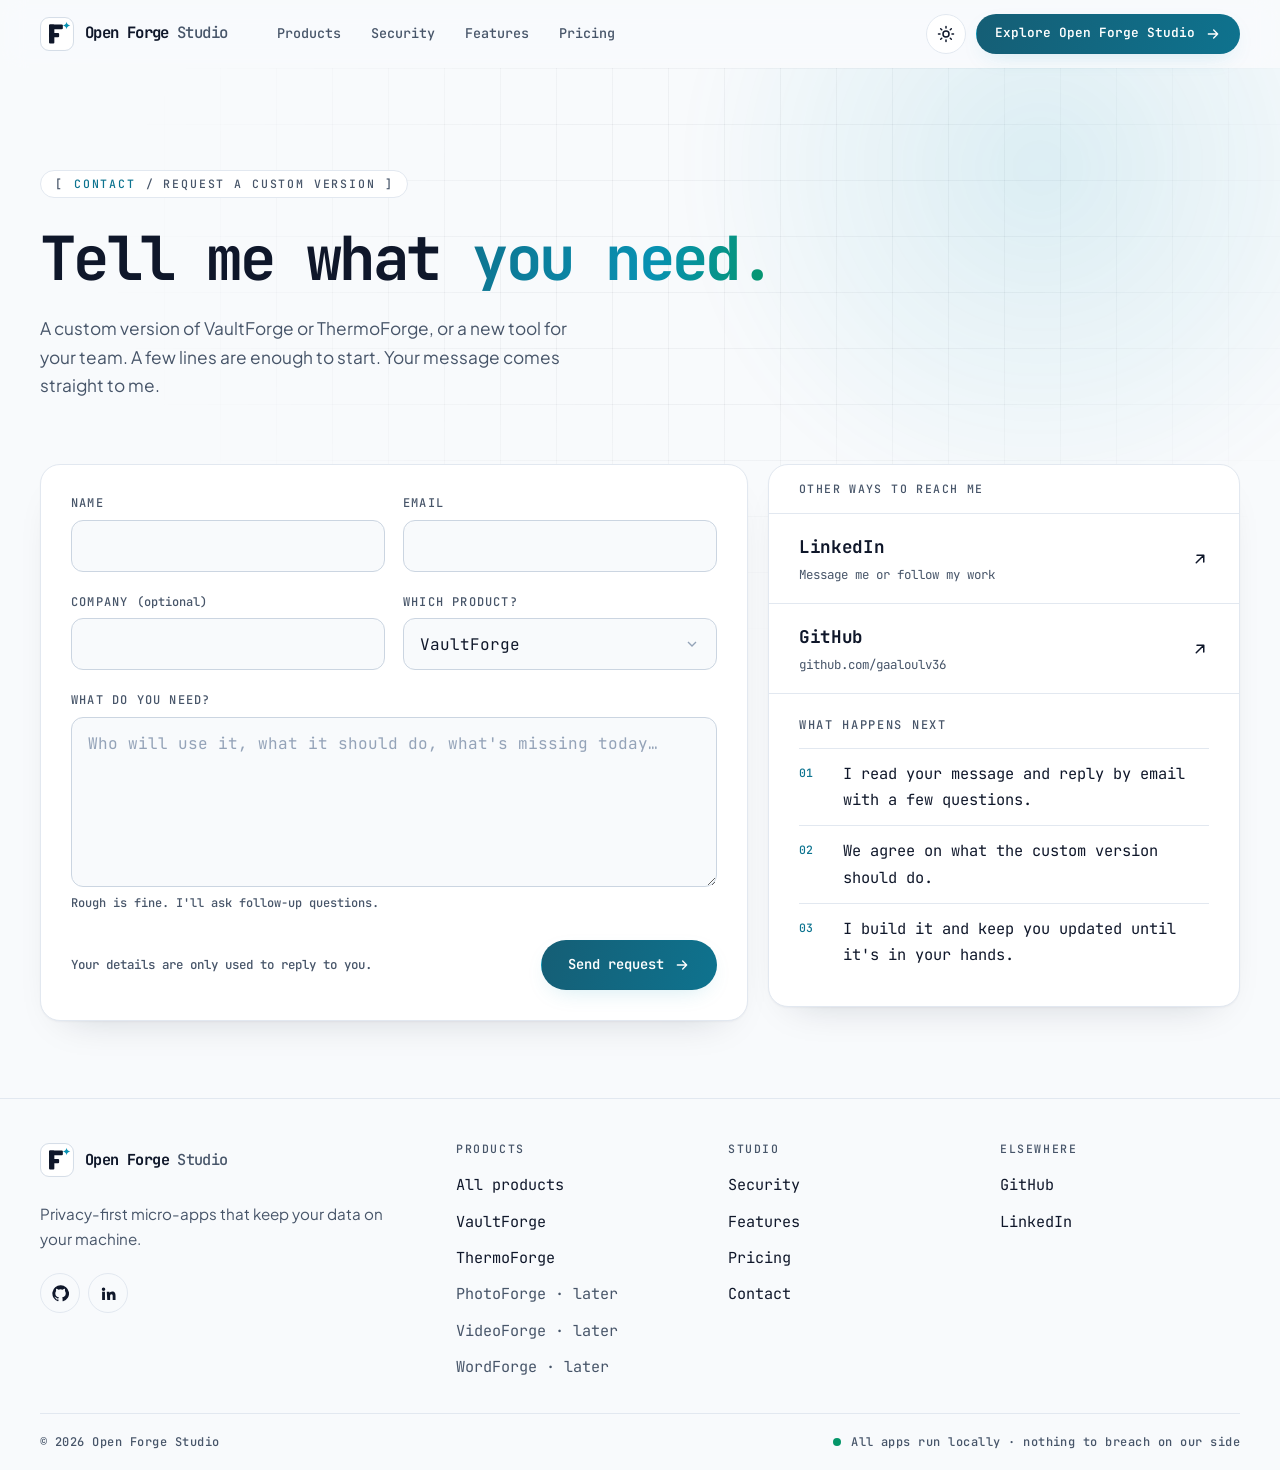
==== commit 3626091f: "Add all-products page, generalize home content and tighten layout - New products/ page: available ap" ====
--- a/contact/index.html
+++ b/contact/index.html
@@ -55,8 +55,8 @@
           <svg class="i-sun" viewBox="0 0 24 24" fill="none" stroke="currentColor" stroke-width="2" stroke-linecap="round" aria-hidden="true"><circle cx="12" cy="12" r="4"/><path d="M12 2v2M12 20v2M4.9 4.9l1.4 1.4M17.7 17.7l1.4 1.4M2 12h2M20 12h2M4.9 19.1l1.4-1.4M17.7 6.3l1.4-1.4"/></svg>
           <svg class="i-moon" viewBox="0 0 24 24" fill="none" stroke="currentColor" stroke-width="2" stroke-linecap="round" stroke-linejoin="round" aria-hidden="true"><path d="M20 14.5A8 8 0 0 1 9.5 4a8 8 0 1 0 10.5 10.5Z"/></svg>
         </button>
-        <a class="btn btn-primary btn-sm nav-cta" href="../vaultforge/">
-          Explore VaultForge
+        <a class="btn btn-primary btn-sm nav-cta" href="../products/">
+          Explore Open Forge Studio
           <svg class="i-arrow" viewBox="0 0 24 24" fill="none" stroke="currentColor" stroke-width="2" stroke-linecap="round" stroke-linejoin="round" aria-hidden="true"><path d="M5 12h14M13 6l6 6-6 6"/></svg>
         </a>
         <button class="icon-btn nav-toggle" type="button" aria-expanded="false" aria-controls="mobile-menu" aria-label="Open menu"><span></span></button>
@@ -69,7 +69,7 @@
     <a href="../#features">Features <span class="mono">03</span></a>
     <a href="../#pricing">Pricing <span class="mono">04</span></a>
     <a href="../contact/">Contact <span class="mono">→</span></a>
-    <a class="btn btn-primary" href="../vaultforge/">Explore VaultForge</a>
+    <a class="btn btn-primary" href="../products/">Explore Open Forge Studio</a>
   </div>
 
   <main id="main">
@@ -176,6 +176,7 @@
         <div>
           <h4>Products</h4>
           <ul>
+            <li><a href="../products/">All products</a></li>
             <li><a href="../vaultforge/">VaultForge</a></li>
             <li><a href="../thermoforge/">ThermoForge</a></li>
             <li><span class="soon">PhotoForge · later</span></li>
--- a/assets/css/styles.css
+++ b/assets/css/styles.css
@@ -370,7 +370,7 @@
 
 .mobile-menu { display: none; }
 
-@media (max-width: 920px) {
+@media (max-width: 1024px) {
   .nav-links, .nav-end .nav-cta { display: none; }
   .nav-toggle { display: inline-grid; }
   .mobile-menu {
@@ -446,7 +446,7 @@
   color: var(--muted);
 }
 .hero-sub strong { color: var(--text); font-weight: 600; }
-.actions { display: flex; flex-wrap: wrap; gap: 12px; margin-top: 36px; }
+.actions { display: flex; flex-wrap: wrap; gap: 12px; margin-top: 28px; }
 .hero-meta { display: flex; flex-wrap: wrap; gap: 10px 22px; margin-top: 32px; color: var(--muted); }
 .hero-meta li { display: inline-flex; align-items: center; gap: 8px; }
 .hero-meta svg { width: 15px; height: 15px; color: var(--success); }
@@ -480,7 +480,7 @@
   position: relative;
   isolation: isolate;
   overflow: hidden;
-  min-height: clamp(680px, calc(100svh - var(--header-h)), 960px);
+  min-height: clamp(600px, calc(100svh - var(--header-h)), 860px);
   display: grid;
   place-items: center;
   transition: --app 0.9s var(--ease), --app-text 0.9s var(--ease);
@@ -499,13 +499,13 @@
 .hero-center {
   position: relative; z-index: 2;
   max-width: 900px;
-  padding-block: clamp(72px, 10vw, 128px);
+  padding-block: clamp(56px, 8vw, 96px);
   text-align: center;
   pointer-events: none;            /* let the cards behind stay hoverable around the copy */
 }
 .hero-center > * { pointer-events: auto; }
 .hero-center h1 {
-  margin-top: 26px;
+  margin-top: 22px;
   font-size: clamp(1.9rem, 4.5vw, 3.7rem);
   font-weight: 700;
   line-height: 1.07;
@@ -517,7 +517,7 @@
 /* Meta row under the buttons (ArtCraft-style mono line) */
 .eco-meta {
   display: flex; flex-wrap: wrap; justify-content: center; gap: 10px 26px;
-  margin-top: 30px;
+  margin-top: 24px;
   font: 500 0.72rem/1.4 var(--font-mono);
   letter-spacing: 0.14em; text-transform: uppercase;
   color: var(--muted);
@@ -658,16 +658,16 @@
 }
 
 /* ---------- Sections ---------- */
-.section { position: relative; padding-block: clamp(80px, 11vw, 140px); }
+.section { position: relative; padding-block: clamp(48px, 6vw, 80px); }
 .section + .section { border-top: 1px solid var(--border); }
 .section-head {
   display: grid;
   grid-template-columns: minmax(0, 1.2fr) minmax(0, 1fr);
   gap: 24px clamp(32px, 6vw, 96px);
   align-items: end;
-  margin-bottom: clamp(40px, 6vw, 64px);
-}
-.section-head h2 { margin-top: 20px; font-size: clamp(1.75rem, 3.7vw, 2.9rem); letter-spacing: -0.05em; }
+  margin-bottom: clamp(28px, 4vw, 40px);
+}
+.section-head h2 { margin-top: 14px; font-size: clamp(1.75rem, 3.7vw, 2.9rem); letter-spacing: -0.05em; }
 .section-head h2 .soft { color: var(--muted); }
 .section-head .lead { color: var(--muted); font-size: 1.1rem; max-width: 34rem; }
 .section-head .lead strong { color: var(--text); font-weight: 600; }
@@ -834,7 +834,7 @@
 .pipe-step { position: relative; padding-top: 0; }
 .pipe-node {
   position: relative; z-index: 1;
-  width: 104px; height: 104px; margin-bottom: 22px;
+  width: 104px; height: 104px; margin-bottom: 18px;
   display: grid; place-items: center;
   border-radius: 28px;
   background: var(--surface);
@@ -868,7 +868,7 @@
   .pipeline::before { left: 36px; }
 }
 
-.sec-grid { display: grid; grid-template-columns: repeat(3, minmax(0, 1fr)); gap: 20px; margin-top: clamp(48px, 6vw, 72px); }
+.sec-grid { display: grid; grid-template-columns: repeat(3, minmax(0, 1fr)); gap: 20px; margin-top: clamp(28px, 4vw, 40px); }
 .sec-card .ic {
   width: 44px; height: 44px; display: grid; place-items: center;
   border-radius: 12px; background: var(--accent-soft); color: var(--accent-text);
@@ -894,7 +894,7 @@
 }
 .module {
   position: relative;
-  padding: 32px 28px 36px 0;
+  padding: 24px 28px 26px 0;
   border-bottom: 1px solid var(--border);
 }
 .module + .module { padding-left: 28px; }
@@ -906,7 +906,7 @@
   letter-spacing: 0.12em;
   color: var(--accent-text);
 }
-.module h3 { margin-top: 40px; font-size: 1.15rem; letter-spacing: -0.035em; }
+.module h3 { margin-top: 24px; font-size: 1.15rem; letter-spacing: -0.035em; }
 .module p { margin-top: 10px; color: var(--muted); font-size: 0.98rem; }
 .module::after {
   /* accent underline that draws in on hover */
@@ -919,7 +919,7 @@
 .module:not(:nth-child(3n+1))::after { left: 28px; width: calc(100% - 28px); }
 @media (max-width: 860px) {
   .modules { grid-template-columns: 1fr 1fr; }
-  .module, .module + .module { padding: 28px 22px 32px 0; }
+  .module, .module + .module { padding: 22px 22px 24px 0; }
   .module:nth-child(3n+1) { padding-left: 0; }
   .module:not(:nth-child(3n+1)) { border-left: 0; }
   .module:nth-child(even) { padding-left: 22px; border-left: 1px solid var(--border); }
@@ -930,7 +930,7 @@
   .modules { grid-template-columns: 1fr; }
   .module:nth-child(even) { padding-left: 0; border-left: 0; }
   .module:nth-child(even)::after { left: 0; width: 100%; }
-  .module h3 { margin-top: 20px; }
+  .module h3 { margin-top: 16px; }
 }
 
 /* ---------- Pricing ---------- */
@@ -954,14 +954,14 @@
 .step .num { font: 500 0.75rem/1 var(--font-mono); color: var(--accent-text); letter-spacing: 0.12em; }
 .step h4 { margin-top: 14px; font-size: 1.08rem; letter-spacing: -0.02em; }
 .step p { margin-top: 6px; color: var(--muted); font-size: 0.95rem; }
-.steps-title { margin-top: clamp(48px, 6vw, 72px); color: var(--muted); }
+.steps-title { margin-top: clamp(28px, 4vw, 40px); color: var(--muted); }
 @media (max-width: 760px) { .pricing, .steps { grid-template-columns: 1fr; } }
 
 /* ---------- Closing CTA ---------- */
 .cta-band {
   position: relative;
   overflow: hidden;
-  padding: clamp(56px, 9vw, 110px) clamp(24px, 6vw, 80px);
+  padding: clamp(40px, 6vw, 72px) clamp(24px, 6vw, 80px);
   border-radius: 32px;
   border: 1px solid var(--border);
   background: var(--surface);
@@ -984,16 +984,20 @@
   background: radial-gradient(closest-side, var(--accent-glow), transparent);
   animation: breathe 6s ease-in-out infinite;
 }
-.cta-band h2 { margin-top: 22px; font-size: clamp(1.9rem, 4.8vw, 3.7rem); letter-spacing: -0.05em; }
-.cta-band .lead { margin: 20px auto 0; max-width: 32rem; color: var(--muted); font-size: 1.1rem; }
+.cta-band h2 { margin-top: 18px; font-size: clamp(1.9rem, 4.8vw, 3.7rem); letter-spacing: -0.05em; }
+.cta-band .lead { margin: 16px auto 0; max-width: 32rem; color: var(--muted); font-size: 1.1rem; }
 .cta-band .actions { justify-content: center; }
+@media (max-width: 520px) {
+  /* long labels ("Get the Open Forge Studio Launcher") wrap instead of overflowing */
+  .cta-band .btn { height: auto; min-height: 50px; padding-block: 14px; white-space: normal; text-align: center; line-height: 1.3; }
+}
 
 /* ---------- Footer ---------- */
-.site-footer { border-top: 1px solid var(--border); margin-top: clamp(80px, 11vw, 140px); }
+.site-footer { border-top: 1px solid var(--border); margin-top: clamp(48px, 6vw, 80px); }
 .section + .site-footer, .cta-section + .site-footer { margin-top: 0; }
 .footer-grid {
   display: grid; grid-template-columns: minmax(0, 1.6fr) repeat(3, minmax(0, 1fr)); gap: 32px;
-  padding-block: 56px 40px;
+  padding-block: 44px 32px;
 }
 .footer-grid > div:first-child p { margin-top: 16px; color: var(--muted); max-width: 22rem; font-size: 0.95rem; }
 .footer-grid h4 { font: 500 0.72rem/1 var(--font-mono); letter-spacing: 0.14em; text-transform: uppercase; color: var(--muted); margin-bottom: 18px; }
@@ -1032,6 +1036,12 @@
 .back-link:hover { color: var(--accent-text); }
 .back-link svg { width: 14px; height: 14px; transform: rotate(180deg); }
 .product-hero .hero-grid { grid-template-columns: minmax(0, 1.25fr) minmax(0, 1fr); }
+
+/* All-products page: a single-column hero, then the catalogue */
+.page-hero > .container { padding-block: clamp(48px, 7vw, 88px) clamp(40px, 5vw, 64px); }
+.page-hero h1 { max-width: 46rem; }
+.trio + .cta-card { margin-top: 20px; }
+.duo > .product-card, .trio > .product-card { grid-column: auto; }   /* the home catalogue's span-2 is for its 6-column grid */
 .product-hero .tag-row { display: flex; flex-wrap: wrap; align-items: center; gap: 12px 16px; margin-top: 28px; }
 .product-title { display: flex; align-items: center; gap: clamp(16px, 2.4vw, 24px); margin-top: 24px; }
 .product-title h1 { margin-top: 0; font-size: clamp(2.2rem, 5.6vw, 4.2rem); letter-spacing: -0.06em; }
